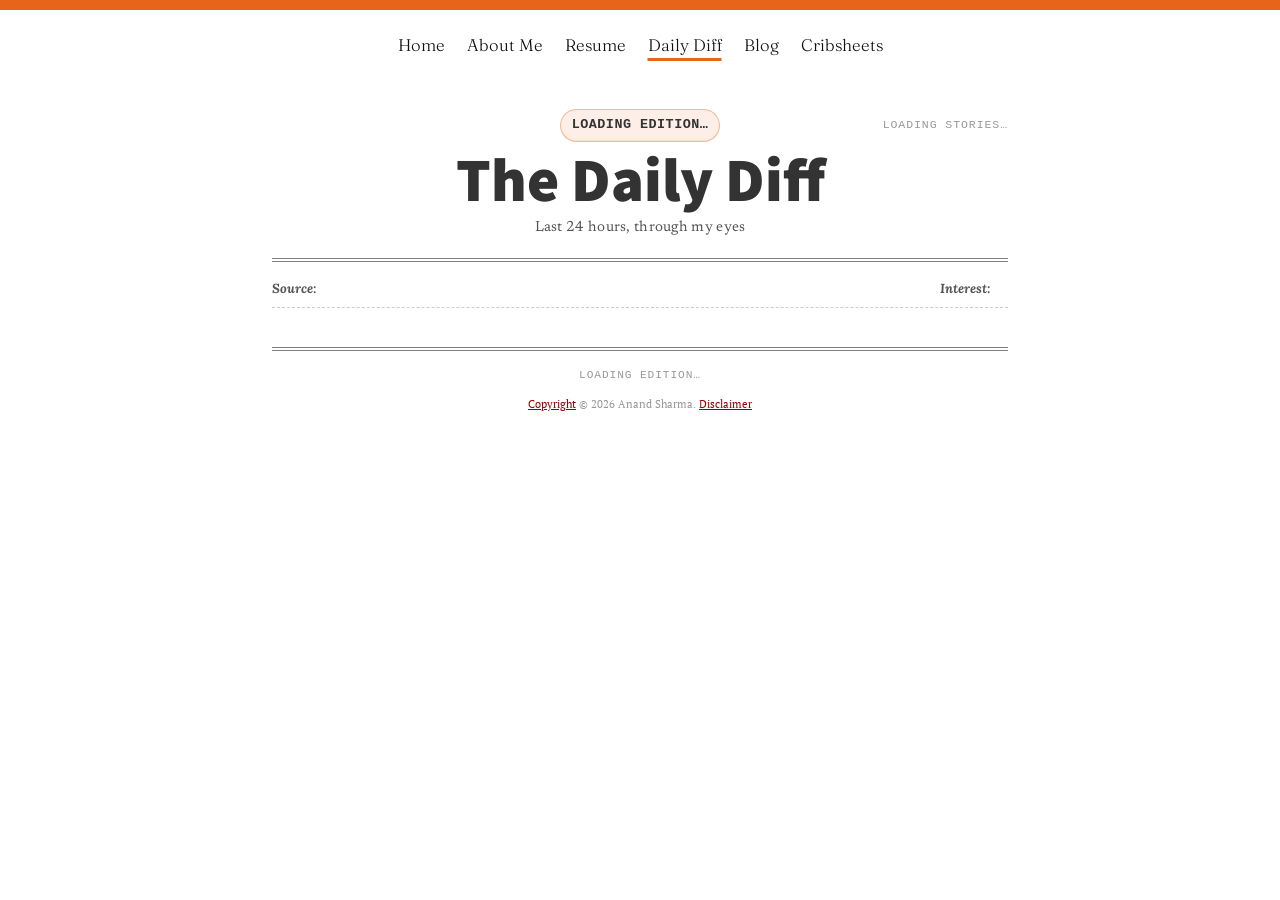
==== index.html @ c84d4506 "Order the site nav like the Home page menu Home | About Me | Resume | Daily Diff | Blog | Cribsheets" ====
<!DOCTYPE html>
<html lang="en">
<head>
  <meta charset="utf-8">
  <meta name="viewport" content="width=device-width, initial-scale=1">
  <title>The Daily Diff | Anand Sharma</title>
  <meta name="description" content="The Daily Diff by Anand Sharma: a daily newspaper of social posts, threads, and signals worth paying attention to.">
        <link rel="canonical" href="https://dailydiff.indrayam.com/">
        <meta property="og:type" content="website">
        <meta property="og:title" content="The Daily Diff | Anand Sharma">
        <meta property="og:description" content="The Daily Diff by Anand Sharma: a daily newspaper of social posts, threads, and signals worth paying attention to.">
        <meta property="og:url" content="https://dailydiff.indrayam.com/">
        <meta property="og:site_name" content="The Daily Diff">
        <meta property="og:image" content="https://dailydiff.indrayam.com/images/og-daily-diff.png">
        <meta property="og:image:alt" content="The Daily Diff | Anand Sharma">
        <meta name="twitter:card" content="summary_large_image">
        <meta name="twitter:title" content="The Daily Diff | Anand Sharma">
        <meta name="twitter:description" content="The Daily Diff by Anand Sharma: a daily newspaper of social posts, threads, and signals worth paying attention to.">
        <meta name="twitter:image" content="https://dailydiff.indrayam.com/images/og-daily-diff.png">
  <link rel="icon" href="./favicon.ico" sizes="any">
  <link rel="apple-touch-icon" href="./apple-touch-icon.png">
  <meta name="theme-color" content="#e7651a">
  <link rel="stylesheet" href="./styles.css">
</head>
<body>
  <div class="page-container">
    <header class="site-header">
      <nav class="site-nav" aria-label="Site navigation">
        <ul>
          <li><a href="https://indrayam.com/">Home</a></li>
          <li><a href="https://blog.indrayam.com/aboutme.html">About Me</a></li>
          <li><a href="https://resume.indrayam.com/">Resume</a></li>
          <li><a href="https://dailydiff.indrayam.com/" aria-current="page">Daily Diff</a></li>
          <li><a href="https://blog.indrayam.com/">Blog</a></li>
          <li><a href="https://cribsheets.indrayam.com/">Cribsheets</a></li>
        </ul>
      </nav>
    </header>

    <main id="newspaper-sheet" class="newspaper-sheet">
      <header class="masthead">
        <div class="masthead-eyebrow">
          <span class="masthead-eyebrow-left"></span>
          <div class="masthead-date-group">
            <div class="masthead-date-wrap">
              <time id="masthead-date" class="masthead-eyebrow-center" datetime="">Loading edition…</time>
            </div>
            <time id="masthead-updated" class="masthead-date-updated" datetime=""></time>
          </div>
          <div class="masthead-eyebrow-right">
            <span id="masthead-story-count">Loading stories…</span>
          </div>
        </div>

        <div class="masthead-brand">
          <div class="masthead-brand-copy">
            <p class="masthead-name">The Daily Diff</p>
            <p class="masthead-tagline">Last 24 hours, through my eyes</p>
          </div>
        </div>

        <hr class="masthead-rule-thick">

        <div class="filter-bar">
          <div class="filter-group source-filter" id="source-filter-container">
            <span class="filter-label">Source</span>
            <button class="filter-mobile-trigger" type="button" aria-haspopup="listbox" aria-expanded="false" id="source-filter-trigger">
              <span class="filter-trigger-text" id="source-filter-text">All</span>
              <svg class="filter-chevron-icon" xmlns="http://www.w3.org/2000/svg" width="10" height="10" viewBox="0 0 24 24" fill="none" stroke="currentColor" stroke-width="2.5" stroke-linecap="round" stroke-linejoin="round" aria-hidden="true"><path d="m6 9 6 6 6-6"></path></svg>
            </button>
            <div class="filter-options" id="source-filter-options"></div>
          </div>
          <div class="filter-group interest-filter" id="interest-filter-container">
            <span class="filter-label">Interest</span>
            <button class="filter-mobile-trigger" type="button" aria-haspopup="listbox" aria-expanded="false" id="interest-filter-trigger">
              <span class="filter-trigger-text" id="interest-filter-text">All</span>
              <svg class="filter-chevron-icon" xmlns="http://www.w3.org/2000/svg" width="10" height="10" viewBox="0 0 24 24" fill="none" stroke="currentColor" stroke-width="2.5" stroke-linecap="round" stroke-linejoin="round" aria-hidden="true"><path d="m6 9 6 6 6-6"></path></svg>
            </button>
            <div class="filter-options" id="interest-filter-options"></div>
          </div>
        </div>
      </header>

      <div class="no-stories-message" id="no-stories-message" role="status" aria-live="polite" aria-atomic="true">
        <p id="no-stories-copy">No stories match the selected filters in today's edition.</p>
        <button id="retry-edition" class="retry-edition" type="button" hidden>Try again</button>
      </div>

      <p id="edition-status" class="sr-only" role="status" aria-live="polite" aria-atomic="true"></p>

      <section id="stories" class="newspaper-columns"></section>

      <footer class="edition-colophon">
        <div id="edition-colophon-date">Loading edition…</div>
      </footer>
    </main>

    <div class="copyright">
      <a href="http://creativecommons.org/licenses/by-nd-nc/1.0/">Copyright</a> &copy; 2026 Anand Sharma. <a href="https://blog.indrayam.com/disclaimer.html">Disclaimer</a>
    </div>
  </div>

  <script src="./app.js"></script>
</body>
</html>
---- styles.css ----
@import url("https://fonts.googleapis.com/css2?family=Lora:ital,wght@0,400;0,500;0,600;0,700;0,800;0,900;1,400;1,500;1,600;1,700&family=Newsreader:opsz,wght@6..72,400;6..72,500;6..72,600;6..72,700;6..72,800;6..72,900&family=PT+Serif:ital,wght@0,400;0,700;1,400;1,700&family=Source+Sans+Pro:wght@400;600;700;900&family=Fraunces:opsz,wght@9..144,300&display=swap");

:root {
  --bg-page: #ffffff;
  --bg-page-image: none;
  --bg-sheet: #ffffff;
  --bg-well: #ffffff;
  --bg-quote: #fcf7f4;
  --ink: #333333;
  --ink-soft: #555555;
  --ink-faint: #999999;
  --rule: #808080;
  --rule-subtle: #cccccc;
  --accent: #e7651a;
  --accent-soft: rgba(231, 101, 26, 0.1);
  --link: #990000;
  --quote-border: #ebd4c8;
  --shadow-sheet: none;
  --font-display: "Lora", Georgia, "Times New Roman", serif;
  --font-body: "PT Serif", Georgia, "Times New Roman", serif;
  --font-mono: Courier, "Courier New", monospace;
  --sheet-pad: clamp(1rem, 2.5vw, 2.25rem);
  --bg-selection: rgba(231, 101, 26, 0.18);
}

*,
*::before,
*::after {
  box-sizing: border-box;
}

::selection {
  background-color: var(--bg-selection);
  color: inherit;
}

html {
  scroll-behavior: smooth;
  -webkit-font-smoothing: antialiased;
  -moz-osx-font-smoothing: grayscale;
  overflow-x: hidden;
  max-width: 100vw;
}

body {
  margin: 0 0 5px;
  background-color: var(--bg-page);
  background-image: var(--bg-page-image);
  background-repeat: repeat;
  border-top: 10px solid var(--accent);
  color: var(--ink);
  font-family: var(--font-body);
  line-height: 1.6;
  overflow-x: hidden;
  max-width: 100%;
}

a {
  color: var(--link);
  text-decoration: underline;
  text-underline-offset: 0.12em;
}

.page-container {
  width: auto;
  max-width: none;
  margin: 0;
  padding: 0 0 4rem;
}

/* Site header: just the site links, centered, styled like the Home page menu. */
.site-header {
  margin-top: 18px;
  margin-bottom: 14px;
}

.site-nav ul {
  display: flex;
  flex-wrap: wrap;
  justify-content: center;
  gap: 4px 22px;
  margin: 0;
  padding: 0;
  list-style: none;
}

.site-nav a {
  display: inline-block;
  padding: 4px 0;
  color: #111111;
  font-family: Fraunces, Georgia, "Times New Roman", serif;
  font-size: 1.05rem;
  font-weight: 300;
  text-decoration: underline;
  text-decoration-color: transparent;
  text-decoration-thickness: 3px;
  text-underline-offset: 7px;
  transition: text-decoration-color 0.15s ease;
}

.site-nav a:hover,
.site-nav a:focus-visible,
.site-nav a[aria-current="page"] {
  text-decoration-color: var(--accent);
}

.site-nav a:focus-visible {
  outline: none;
}

.story-headline,
.story-byline,
.story-deck {
  overflow-wrap: anywhere;
}

.newspaper-sheet {
  position: relative;
  z-index: 1;
  width: auto;
  --font-display: "Source Sans Pro", Arial, sans-serif;
  --font-body: "Newsreader", Georgia, "Times New Roman", serif;
  font-family: var(--font-body);
  background: var(--bg-sheet);
  border: none;
  box-shadow: var(--shadow-sheet);
  padding: var(--sheet-pad);
  padding-bottom: 0.4rem;
  margin-top: 0;
  overflow: visible;
}

.newspaper-sheet .masthead {
  clear: both;
}

.error-page {
  max-width: 760px;
  margin-top: 0;
  margin-bottom: 10pt;
}

.error-page > h2 {
  font-family: var(--font-display);
  font-size: 1.5rem;
  font-weight: 700;
  line-height: normal;
  margin: 0 0 1rem;
  padding: 0 0 0.35rem;
  border-bottom: 1px dashed var(--rule-subtle);
}

.error-page-hero {
  clear: both;
  margin: 0 auto 1.75rem;
  text-align: center;
}

.error-page-hero img {
  display: block;
  width: 80%;
  max-width: 100%;
  height: auto;
  margin: 0 auto;
}

.error-page-caption {
  width: 80%;
  margin: 0.25rem auto 0;
  color: var(--ink-faint);
  font-size: 0.6rem;
  line-height: 1.3;
}

.error-page-copy {
  font-family: var(--font-body);
}

.error-page .error-code {
  box-sizing: border-box;
  max-width: 100%;
  margin: 1.4rem 0;
  padding: 1rem 1.15rem;
  overflow-x: auto;
  color: var(--ink);
  background: var(--bg-quote);
  border: 1px solid var(--quote-border);
  border-left: 4px solid var(--accent);
  border-radius: 6px;
  font: 0.9rem/1.55 var(--font-mono);
  white-space: pre;
}

.error-page .error-code code {
  font: inherit;
}

.copyright {
  clear: both;
  font-family: var(--font-body);
  font-size: 11px;
  margin-top: 5px;
  text-align: center;
  color: var(--ink-faint);
}

.copyright a {
  color: var(--link);
  text-decoration: underline;
  text-underline-offset: 0.12em;
}

.masthead {
  position: relative;
  text-align: center;
  padding-bottom: 0.45rem;
}

.masthead-eyebrow {
  display: grid;
  grid-template-columns: 1fr auto 1fr;
  align-items: baseline;
  gap: 0.75rem;
  font-family: var(--font-mono);
  font-size: 0.72rem;
  letter-spacing: 0.08em;
  text-transform: uppercase;
  color: var(--ink-faint);
  padding-bottom: 0.35rem;
}

.masthead-eyebrow-left {
  text-align: left;
}

.masthead-eyebrow-center {
  text-align: center;
  font-size: 0.84rem;
  font-style: normal;
  color: var(--ink);
  letter-spacing: 0.035em;
  font-weight: 700;
}

.masthead-date-group {
  display: inline-flex;
  flex-direction: column;
  align-items: center;
  justify-content: center;
  gap: 0.1rem;
  min-width: 0;
}

.masthead-date-wrap {
  display: inline-flex;
  align-items: center;
  justify-content: center;
  min-width: 0;
  padding: 0.28rem 0.7rem 0.3rem;
  border: 1px solid rgba(231, 101, 26, 0.4);
  border-radius: 999px;
  background: var(--accent-soft);
  box-shadow: inset 0 -1px 0 rgba(231, 101, 26, 0.12);
}

.masthead-date-updated {
  font-family: var(--font-mono);
  font-size: 0.62rem;
  text-transform: uppercase;
  color: var(--ink-soft);
  letter-spacing: 0.04em;
  text-align: center;
}

.masthead-eyebrow-right {
  display: inline-flex;
  align-items: center;
  justify-content: flex-end;
  gap: 0.75rem;
  text-align: right;
  justify-self: end;
}

.masthead-brand {
  display: block;
  margin: 0.15rem 0 0.15rem;
}

.masthead-brand-copy {
  text-align: center;
}

.masthead-name {
  font-family: var(--font-display);
  font-weight: 900;
  font-size: clamp(2.5rem, 5vw, 3.85rem);
  letter-spacing: 0;
  margin: 0;
  line-height: 1.02;
  color: var(--ink);
}

.masthead-tagline {
  font-family: var(--font-body);
  font-size: 0.92rem;
  letter-spacing: 0.02em;
  color: var(--ink-soft);
  margin: 0.15rem 0 0;
}

.masthead-rule-thick {
  border: none;
  border-top: 4px double var(--rule);
  margin: 1.1rem 0 0.32rem;
}

.filter-bar {
  --font-display: "Lora", Georgia, "Times New Roman", serif;
  --font-body: "PT Serif", Georgia, "Times New Roman", serif;
  display: flex;
  justify-content: space-between;
  align-items: center;
  flex-wrap: wrap;
  gap: 1rem;
  border-bottom: 1px dashed var(--rule-subtle);
  padding: 0.5rem 0;
  margin-top: 0.5rem;
  margin-bottom: 0.5rem;
}

.filter-group {
  display: flex;
  align-items: center;
  gap: 0.5rem;
  font-family: var(--font-body);
  position: relative;
  min-width: 0;
}

.filter-options {
  display: flex;
  align-items: center;
  gap: 0.25rem;
  flex-wrap: wrap;
  min-width: 0;
}

.filter-mobile-trigger {
  display: none;
}

.source-filter,
.interest-filter {
  display: flex;
  align-items: center;
  gap: 0.5rem;
}

.filter-label {
  font-family: var(--font-display);
  font-size: 0.82rem;
  font-weight: 700;
  font-style: italic;
  color: var(--ink-soft);
  text-transform: none;
  letter-spacing: normal;
  margin-right: 0.6rem;
}

.filter-label::after {
  content: ":";
}

.filter-btn {
  background-color: var(--bg-sheet);
  border: 1px solid var(--rule);
  color: var(--ink-soft);
  font-family: var(--font-body);
  font-size: 0.75rem;
  font-weight: 700;
  text-transform: uppercase;
  letter-spacing: 0.05em;
  padding: 0.25rem 0.75rem;
  cursor: pointer;
  transition: color 0.2s ease, background-color 0.2s ease, border-color 0.2s ease;
  border-radius: 0;
}

.filter-btn:hover {
  color: var(--ink);
  background-color: var(--bg-well);
  border-color: var(--accent);
}

.filter-btn.active,
.filter-btn.active:hover,
.filter-btn.active:focus {
  color: var(--bg-sheet);
  background-color: var(--accent);
  border-color: var(--accent);
}

.no-stories-message {
  display: none;
  text-align: center;
  padding: 3rem 1rem;
  font-family: var(--font-body);
  font-style: italic;
  color: var(--ink-soft);
  border-bottom: 1px dashed var(--rule-subtle);
}

.no-stories-message p {
  margin: 0 auto 1rem;
  max-width: 34rem;
}

.no-stories-message[data-state="error"] {
  color: var(--link);
}

.retry-edition {
  min-height: 2.25rem;
  padding: 0.45rem 0.9rem;
  border: 1px solid var(--accent);
  border-radius: 0;
  background: var(--accent);
  color: var(--bg-sheet);
  font: 700 0.78rem var(--font-body);
  cursor: pointer;
}

.retry-edition:hover,
.retry-edition:focus-visible {
  background: var(--link);
  border-color: var(--link);
}

.retry-edition:disabled {
  cursor: wait;
  opacity: 0.7;
}

.sr-only {
  position: absolute;
  width: 1px;
  height: 1px;
  padding: 0;
  margin: -1px;
  overflow: hidden;
  clip: rect(0, 0, 0, 0);
  white-space: nowrap;
  border: 0;
}

.newspaper-columns {
  display: block;
}

.story-group {
  display: grid;
  align-items: start;
  gap: 1.6rem;
}

.top-stories {
  grid-template-columns: 1fr;
}

.featured-stories {
  grid-template-columns: repeat(2, minmax(0, 1fr));
  column-rule: 1px solid var(--rule-subtle);
  column-gap: 1.6rem;
  align-items: stretch;
  row-gap: 1.25rem;
}

.standard-stories {
  grid-template-columns: repeat(3, minmax(0, 1fr));
  column-rule: 1px solid var(--rule-subtle);
  column-gap: 1.6rem;
  align-items: stretch;
  row-gap: 1.25rem;
}

.story-group + .story-group {
  margin-top: 1.5rem;
  padding-top: 0.25rem;
  border-top: 1px solid var(--rule-subtle);
}

.story {
  margin: 0 0 1.1rem;
  padding-bottom: 1rem;
  border-bottom: 1px dashed var(--rule-subtle);
}

.story:last-child {
  border-bottom: none;
}

.featured-stories > .story,
.standard-stories > .story {
  margin-bottom: 0;
  padding-bottom: 0.5rem;
  border-bottom: none;
}

.story.is-lead {
  padding: 1.35rem 1.25rem 1.25rem;
  border-top: 4px solid var(--accent);
  border-bottom: 4px double var(--accent);
  margin-bottom: 0.25rem;
  background: var(--accent-soft);
}

.story-kicker {
  display: block;
  margin: 0 0 0.35rem;
  font-family: var(--font-display);
  font-size: 0.66rem;
  font-weight: 700;
  letter-spacing: 0.09em;
  text-transform: uppercase;
  color: var(--accent);
}

.story.is-lead .story-kicker {
  font-size: 0.75rem;
}

.story-headline {
  font-family: var(--font-display);
  font-weight: 700;
  font-size: 1.08rem;
  line-height: 1.32;
  letter-spacing: 0.005em;
  margin: 0 0 0.4rem;
  padding-bottom: 0.28rem;
  border-bottom: 1px dashed var(--rule-subtle);
}

.story-headline a {
  color: var(--ink);
  text-decoration: none;
  transition: color 0.15s ease;
}

.story-headline a:hover {
  color: var(--link);
  text-decoration: none;
}

.story.is-lead .story-headline {
  font-size: clamp(1.5rem, 3vw, 2.1rem);
  line-height: 1.1;
  margin: 0 0 0.5rem;
}

.story.is-feature .story-headline {
  font-size: clamp(1.2rem, 2.4vw, 1.6rem);
}

.story.is-standard .story-kicker {
  font-size: 0.62rem;
  letter-spacing: 0.08em;
}

.story.is-standard .story-headline {
  font-size: clamp(0.96rem, 1.92vw, 1.28rem);
  line-height: 1.22;
}

.story-byline {
  font-size: 0.68rem;
  letter-spacing: 0.02em;
  text-transform: uppercase;
  color: var(--ink-faint);
  margin-bottom: 0.4rem;
}

.story-source-sep {
  margin: 0 0.35em;
}

.story-source-link {
  color: var(--accent);
  text-decoration: underline;
  text-underline-offset: 0.12em;
  border-bottom: none;
}

.story-deck {
  font-family: var(--font-display);
  font-style: italic;
  color: var(--ink);
  font-size: 0.82rem;
  line-height: 1.5;
  margin: 0 0 0.7rem;
  background-color: var(--bg-quote);
  border: 1px solid var(--quote-border);
  border-left: 4px solid var(--accent);
  padding: 0.55rem 0.75rem;
}

.story.is-lead .story-deck {
  font-size: 1.05rem;
  margin: 0.15rem 0 0.85rem;
  padding: 0.8rem 1rem;
}

.story.is-feature .story-deck {
  font-size: 0.98rem;
  margin: 0.15rem 0 0.85rem;
  padding: 0.7rem 0.9rem;
}

.story-body {
  font-size: 0.92rem;
  line-height: 1.55;
}

.story.is-standard .story-body {
  font-size: 1rem;
}

.story.is-feature .story-body {
  font-size: 1.1rem;
}

.story.is-lead .story-body {
  font-size: 1.18rem;
  column-count: 2;
  column-gap: 1.75rem;
}

.story-body p {
  margin: 0 0 0.6em;
}

.story-body p:last-child {
  margin-bottom: 0;
}

.story.is-lead .story-body > p:first-child::first-letter {
  font-family: var(--font-display);
  font-weight: 800;
  text-transform: uppercase;
  float: left;
  font-size: 2.6em;
  line-height: 0.82;
  padding: 0.03em 0.08em 0 0;
  color: var(--accent);
}

.edition-colophon {
  text-align: center;
  margin-top: 1.5rem;
  padding-top: 1rem;
  border-top: 4px double var(--rule);
  font-family: var(--font-mono);
  font-size: 0.7rem;
  letter-spacing: 0.08em;
  text-transform: uppercase;
  color: var(--ink-faint);
}

.edition-colophon a {
  color: var(--link);
  text-decoration: underline;
  text-underline-offset: 0.15em;
}

[data-hidden="true"] {
  display: none !important;
}

/* Live blog width: 60% column on desktop, 10px insets on phones.
   Match the live blog header flow in https://blog.indrayam.com/style.css. */
@media screen and (min-width: 900px) {
  .site-header {
    margin-left: auto;
    margin-right: auto;
    max-width: 760px;
  }

  .newspaper-sheet {
    margin-left: auto;
    margin-right: auto;
    max-width: 760px;
  }
}

@media screen and (min-width: 1280px) {
  .newspaper-sheet {
    max-width: calc(60% + 32px);
  }
}

@media screen and (max-width: 899px) {
  .site-header,
  .newspaper-sheet {
    margin-left: 10px;
    margin-right: 10px;
    max-width: none;
  }
}

@media (max-width: 1000px) {
  .standard-stories {
    grid-template-columns: repeat(2, minmax(0, 1fr));
  }
}

@media (max-width: 720px) {
  .story.is-lead .story-body {
    column-count: 1;
  }
}

@media (max-width: 899px) {
  .masthead-eyebrow {
    display: flex;
    flex-wrap: wrap;
    align-items: center;
    justify-content: center;
    gap: 0.35rem 0;
  }

  .masthead-eyebrow-left {
    display: none;
  }

  .masthead-date-group {
    order: 2;
    width: 100%;
    gap: 0.05rem;
  }

  .masthead-eyebrow-center {
    font-size: clamp(0.7rem, 1.6vw, 0.8rem);
    letter-spacing: 0.02em;
  }

  .masthead-date-updated {
    font-size: 0.55rem;
    letter-spacing: 0.03em;
  }

  .masthead-eyebrow-right {
    order: 1;
    width: 100%;
    justify-content: flex-end;
    text-align: right;
  }
}

@media (max-width: 640px) {
  .featured-stories,
  .standard-stories {
    grid-template-columns: 1fr;
  }
}

@media (max-width: 600px) {
  .newspaper-sheet {
    padding: 1.25rem 0.75rem 0.4rem;
  }

  .filter-bar {
    flex-direction: row;
    align-items: center;
    justify-content: space-between;
    flex-wrap: wrap;
    gap: 1rem 1.5rem;
  }

  .filter-group {
    flex: 1 1 calc(50% - 0.75rem);
  }

  .filter-label {
    font-size: 0.72rem;
  }

  .filter-mobile-trigger {
    display: flex;
    align-items: center;
    gap: 0.4rem;
    background: var(--bg-sheet);
    border: 1px solid var(--rule);
    color: var(--ink);
    font-family: var(--font-body);
    font-size: 0.72rem;
    font-weight: 700;
    text-transform: uppercase;
    letter-spacing: 0.05em;
    padding: 0.35rem 0.6rem;
    min-height: 2.25rem;
    max-width: 100%;
    cursor: pointer;
    border-radius: 0;
  }

  .filter-options {
    display: none;
    position: absolute;
    top: 100%;
    left: 0;
    z-index: 100;
    margin-top: 0.35rem;
    background-color: var(--bg-sheet);
    border: 1px solid var(--rule);
    border-radius: 0;
    box-shadow: 0 4px 12px rgba(0, 0, 0, 0.15);
    padding: 0.25rem;
    min-width: 130px;
    flex-direction: column;
    align-items: stretch;
    gap: 0.15rem;
    max-width: calc(100vw - 3rem);
    max-height: 50vh;
    overflow-y: auto;
  }

  .interest-filter .filter-options {
    left: auto;
    right: 0;
  }

  .filter-group.open .filter-options {
    display: flex;
  }

  .filter-options .filter-btn {
    text-align: left;
    padding: 0.45rem 0.75rem;
    font-size: 0.72rem;
    width: 100%;
    border: none;
    background: transparent;
  }

  .filter-options .filter-btn.active,
  .filter-options .filter-btn.active:hover,
  .filter-options .filter-btn.active:focus {
    background-color: var(--accent);
    color: var(--bg-sheet);
  }
}

@media (max-width: 480px) {
  .masthead-date-wrap {
    padding: 0;
    border: 0;
    border-radius: 0;
    background: transparent;
    box-shadow: none;
  }
}

@media print {
  @page {
    size: A4 landscape;
    margin: 0;
  }

  * {
    print-color-adjust: exact !important;
  }

  html,
  body {
    background: var(--bg-sheet) !important;
    background-image: none !important;
    border-top: none !important;
  }

  .filter-bar,
  .no-stories-message {
    display: none !important;
  }

  .site-header {
    margin-bottom: 0.5rem;
  }

  .newspaper-sheet {
    box-shadow: none !important;
    border: none !important;
    margin-top: 0;
  }

  .standard-stories {
    grid-template-columns: repeat(3, minmax(0, 1fr)) !important;
  }

  .featured-stories {
    grid-template-columns: repeat(2, minmax(0, 1fr)) !important;
  }

  .story.is-lead .story-body {
    column-count: 2 !important;
  }
}
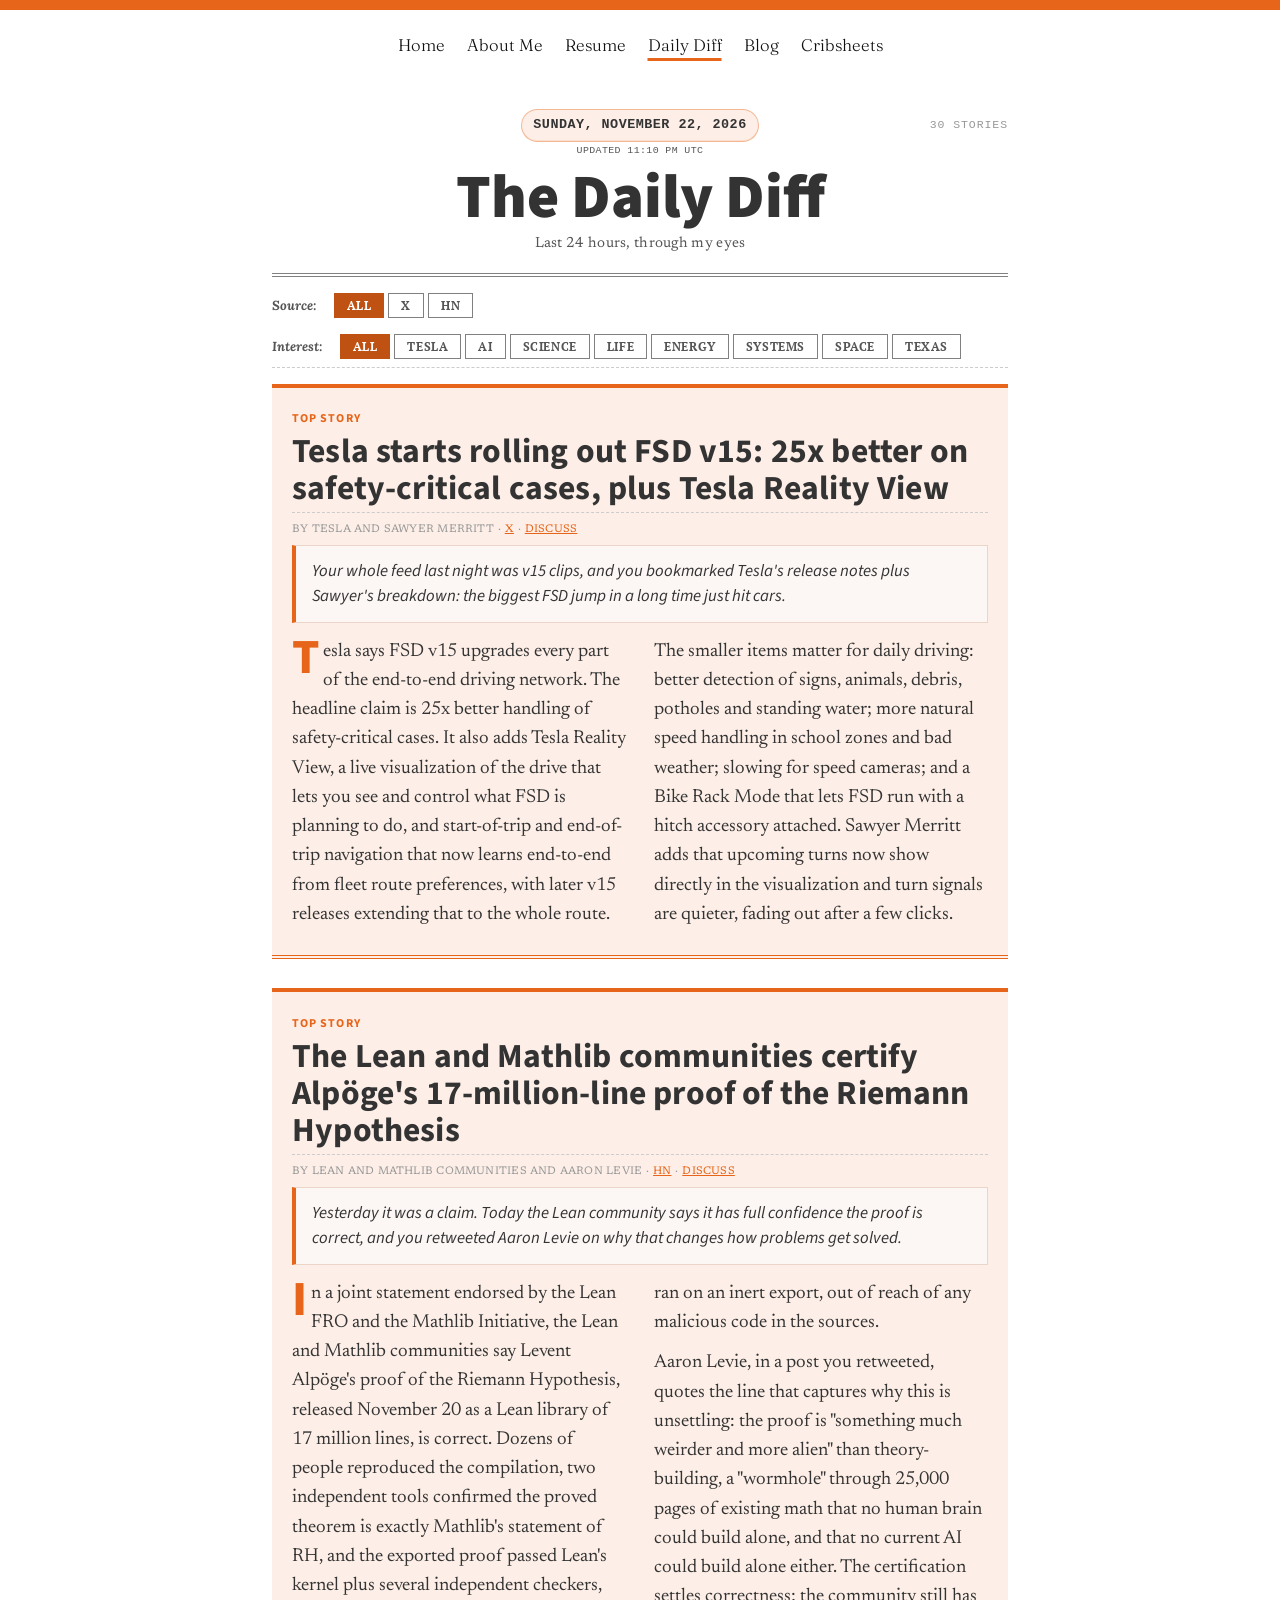
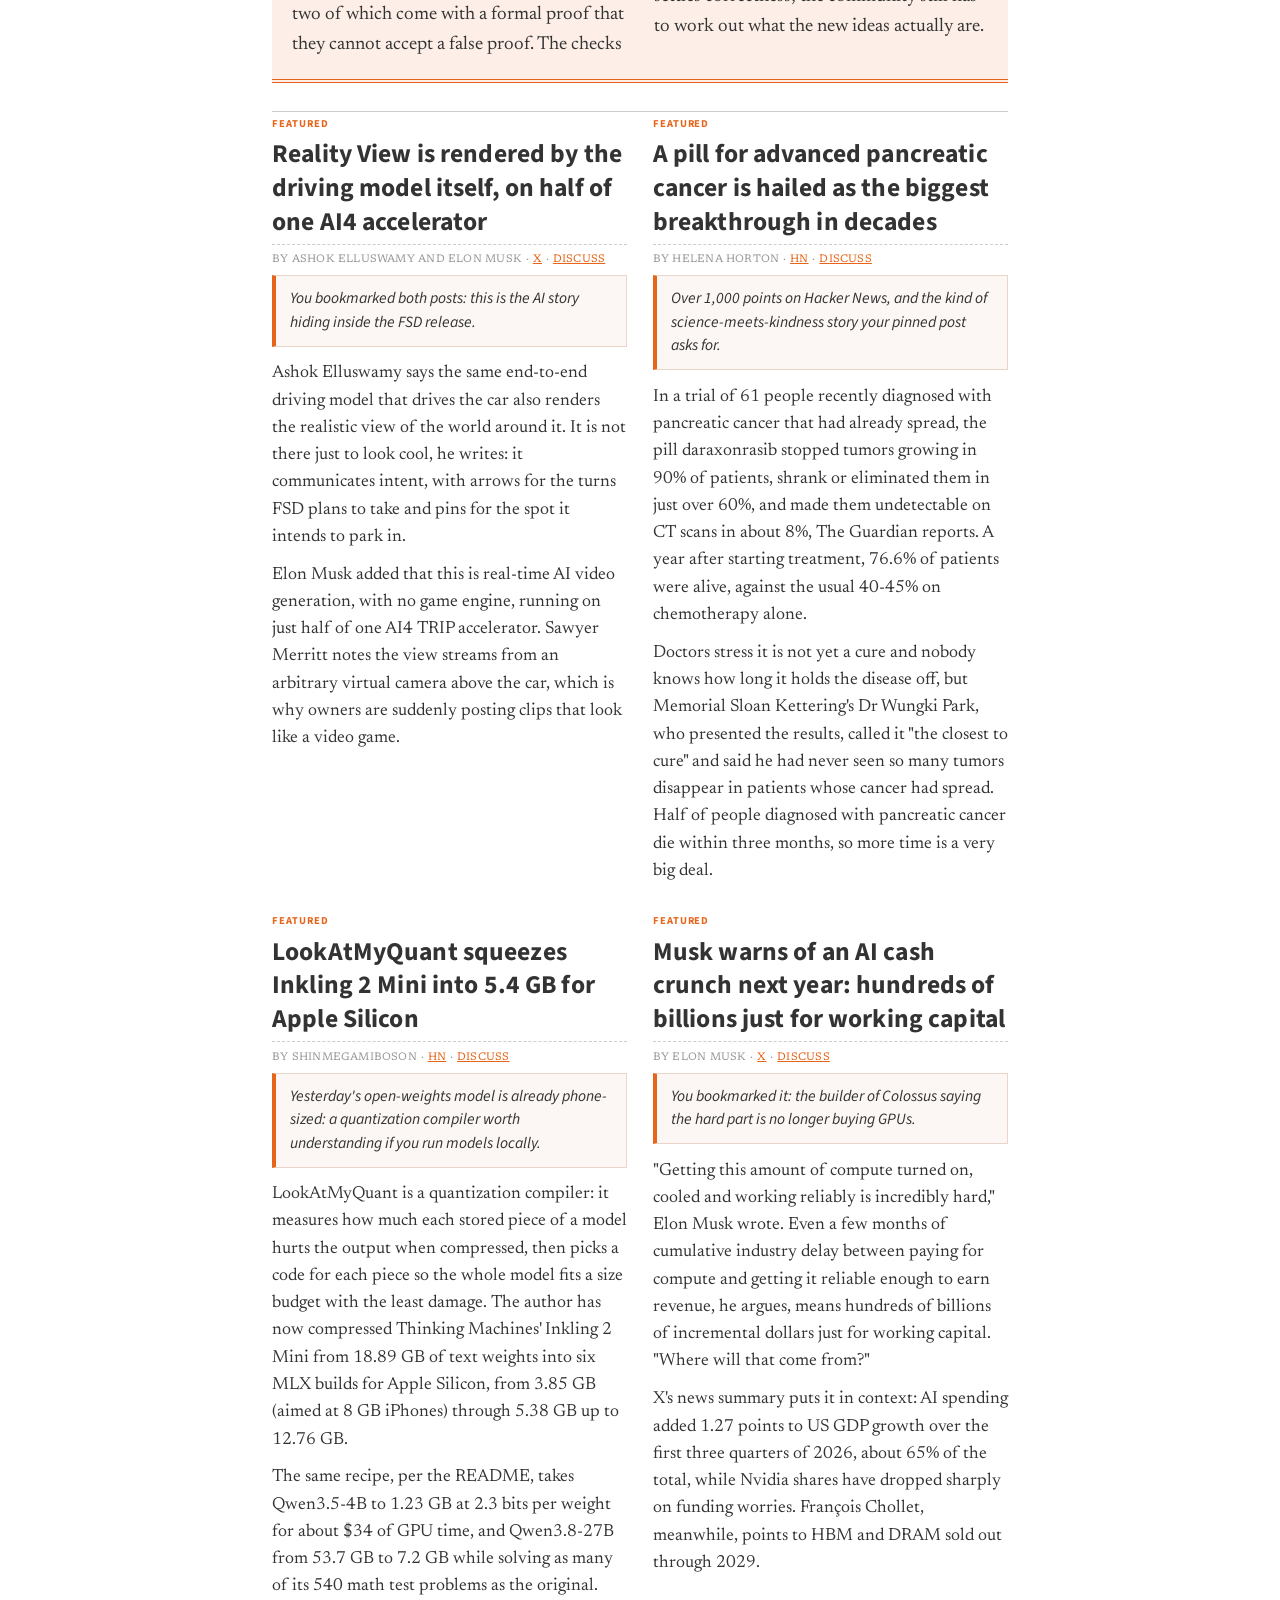
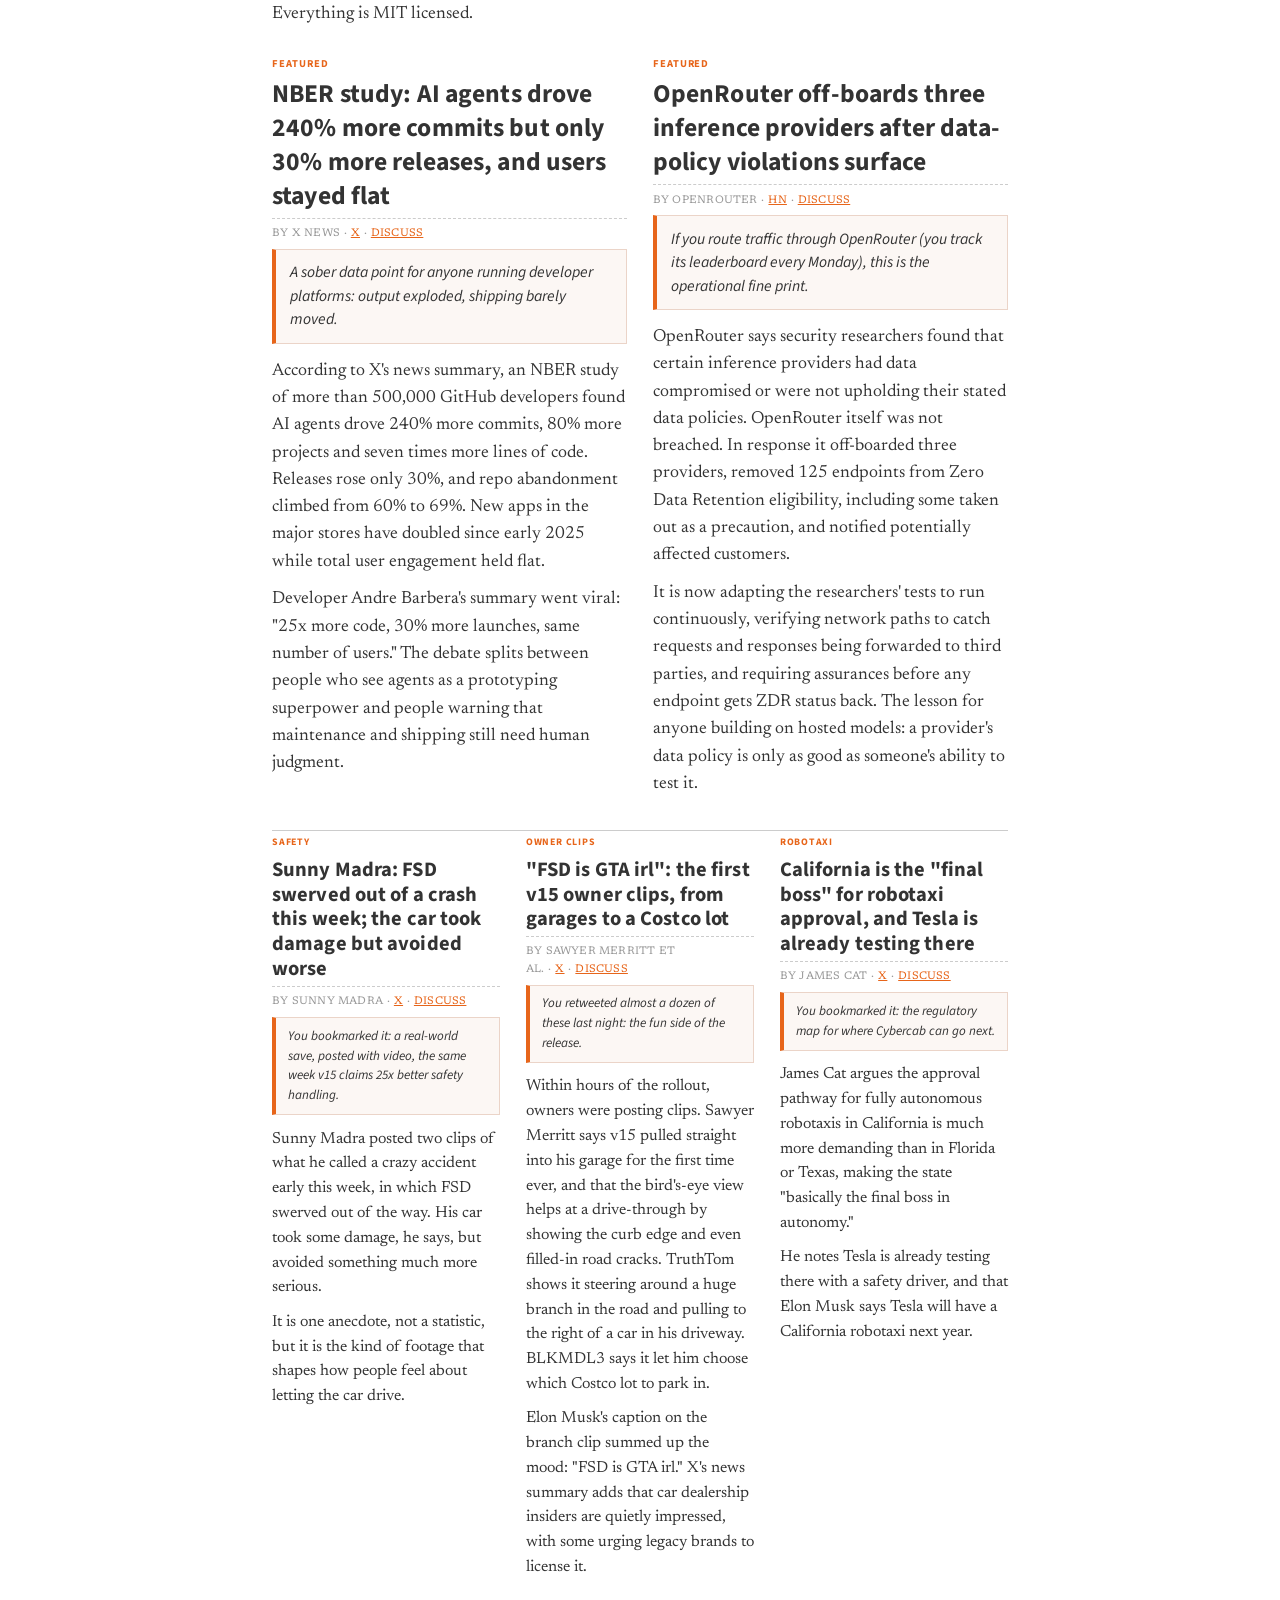
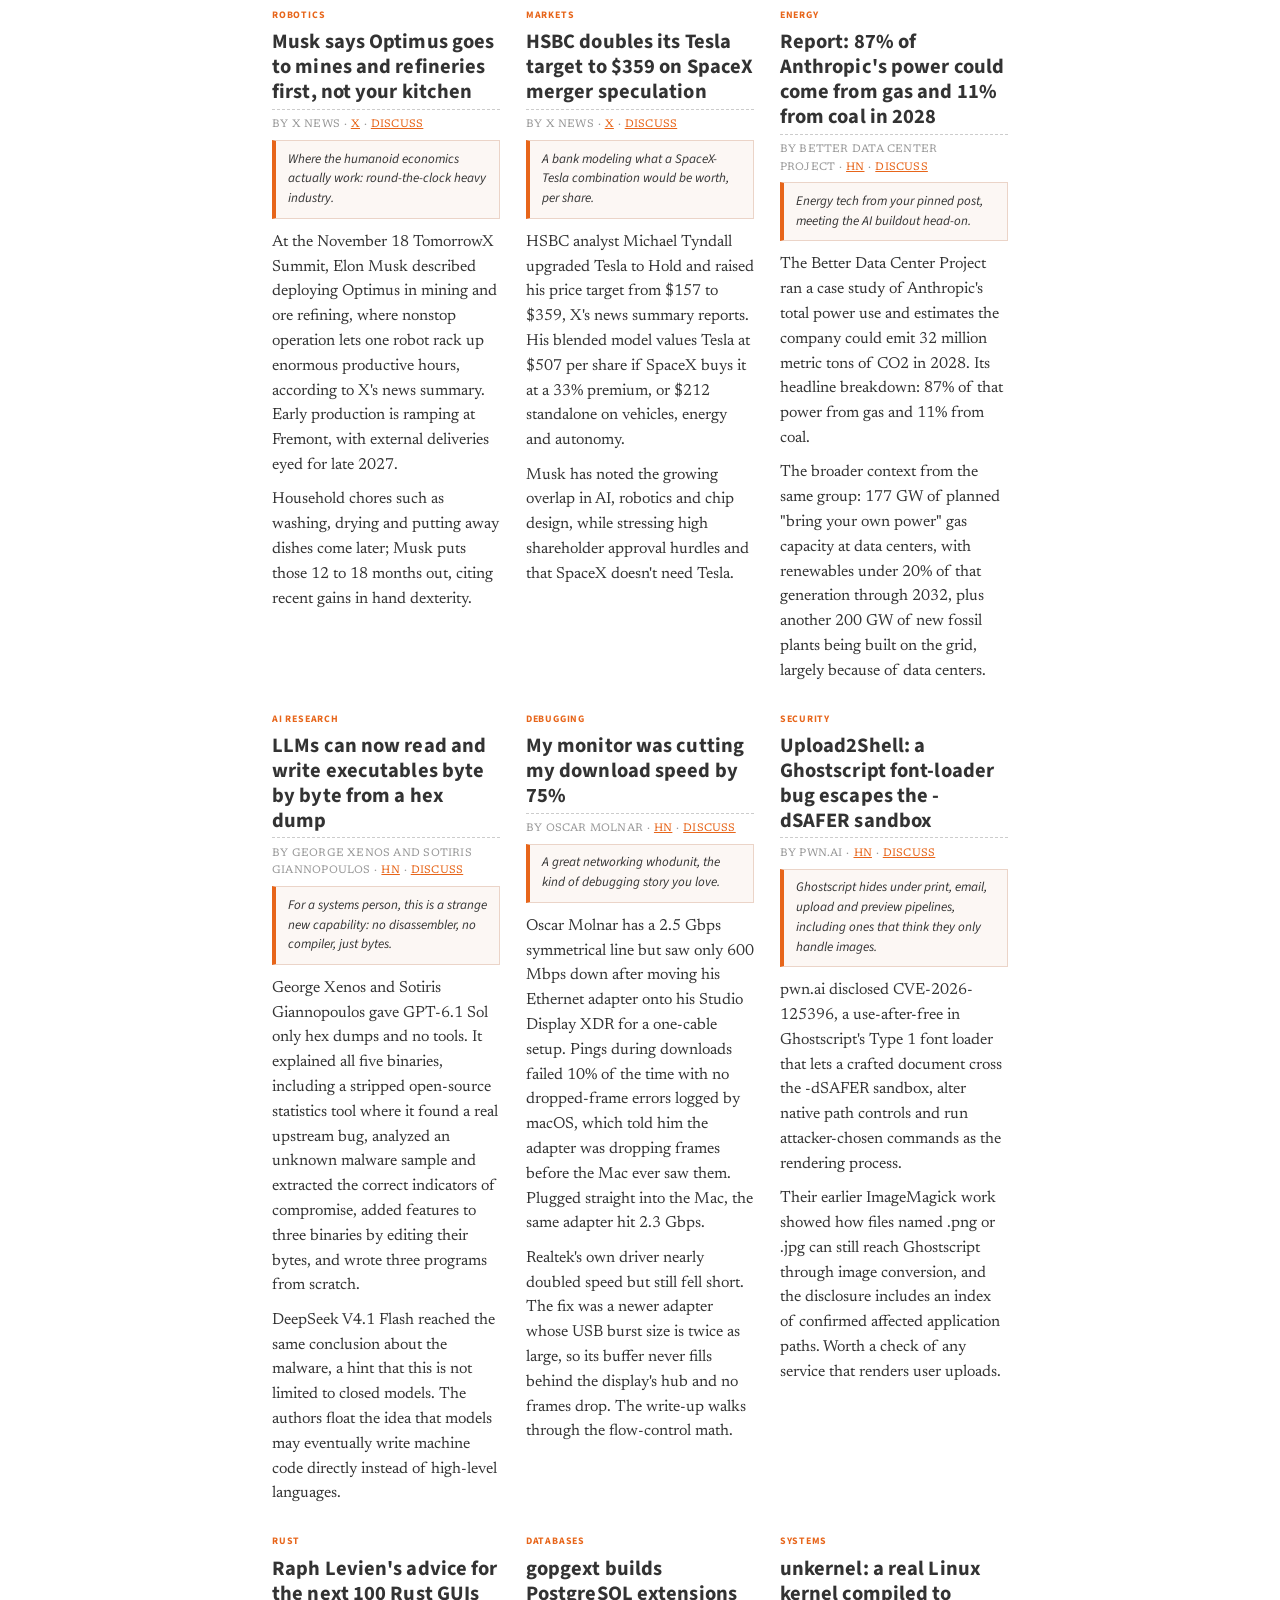
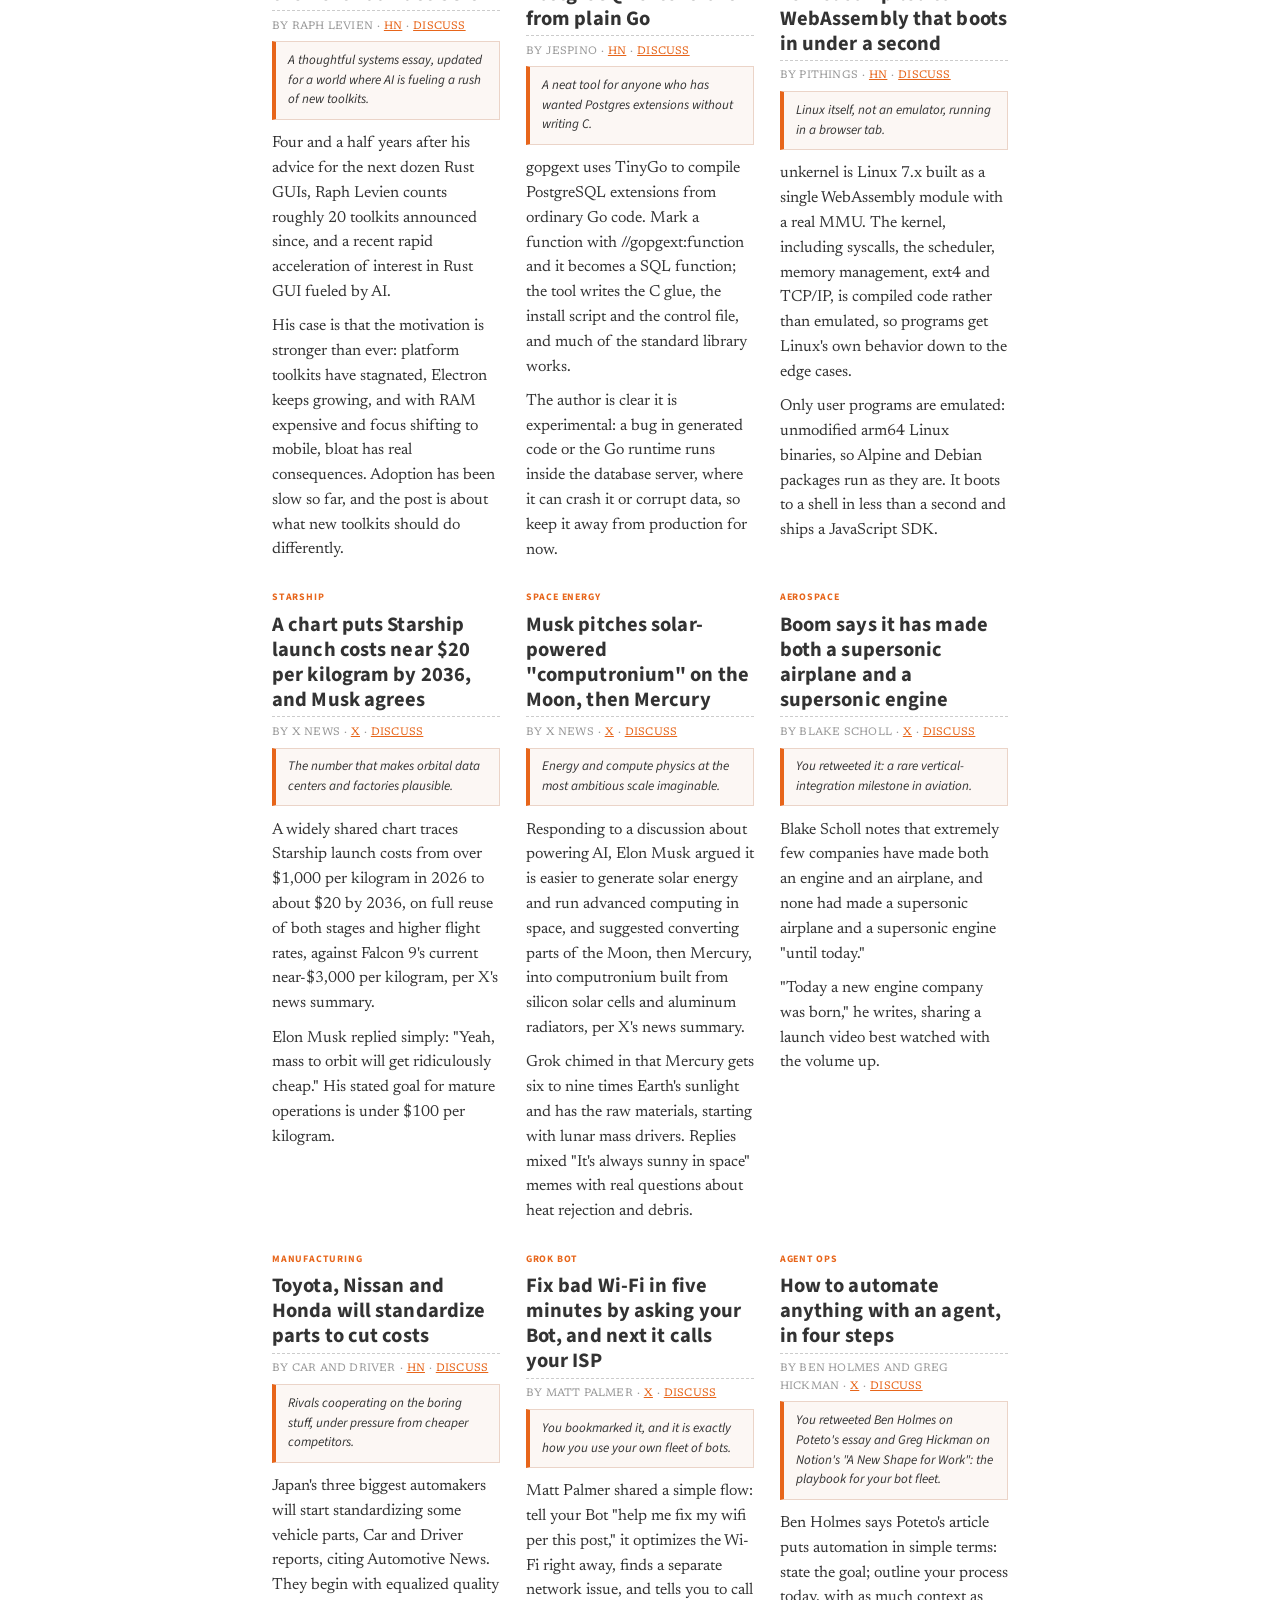
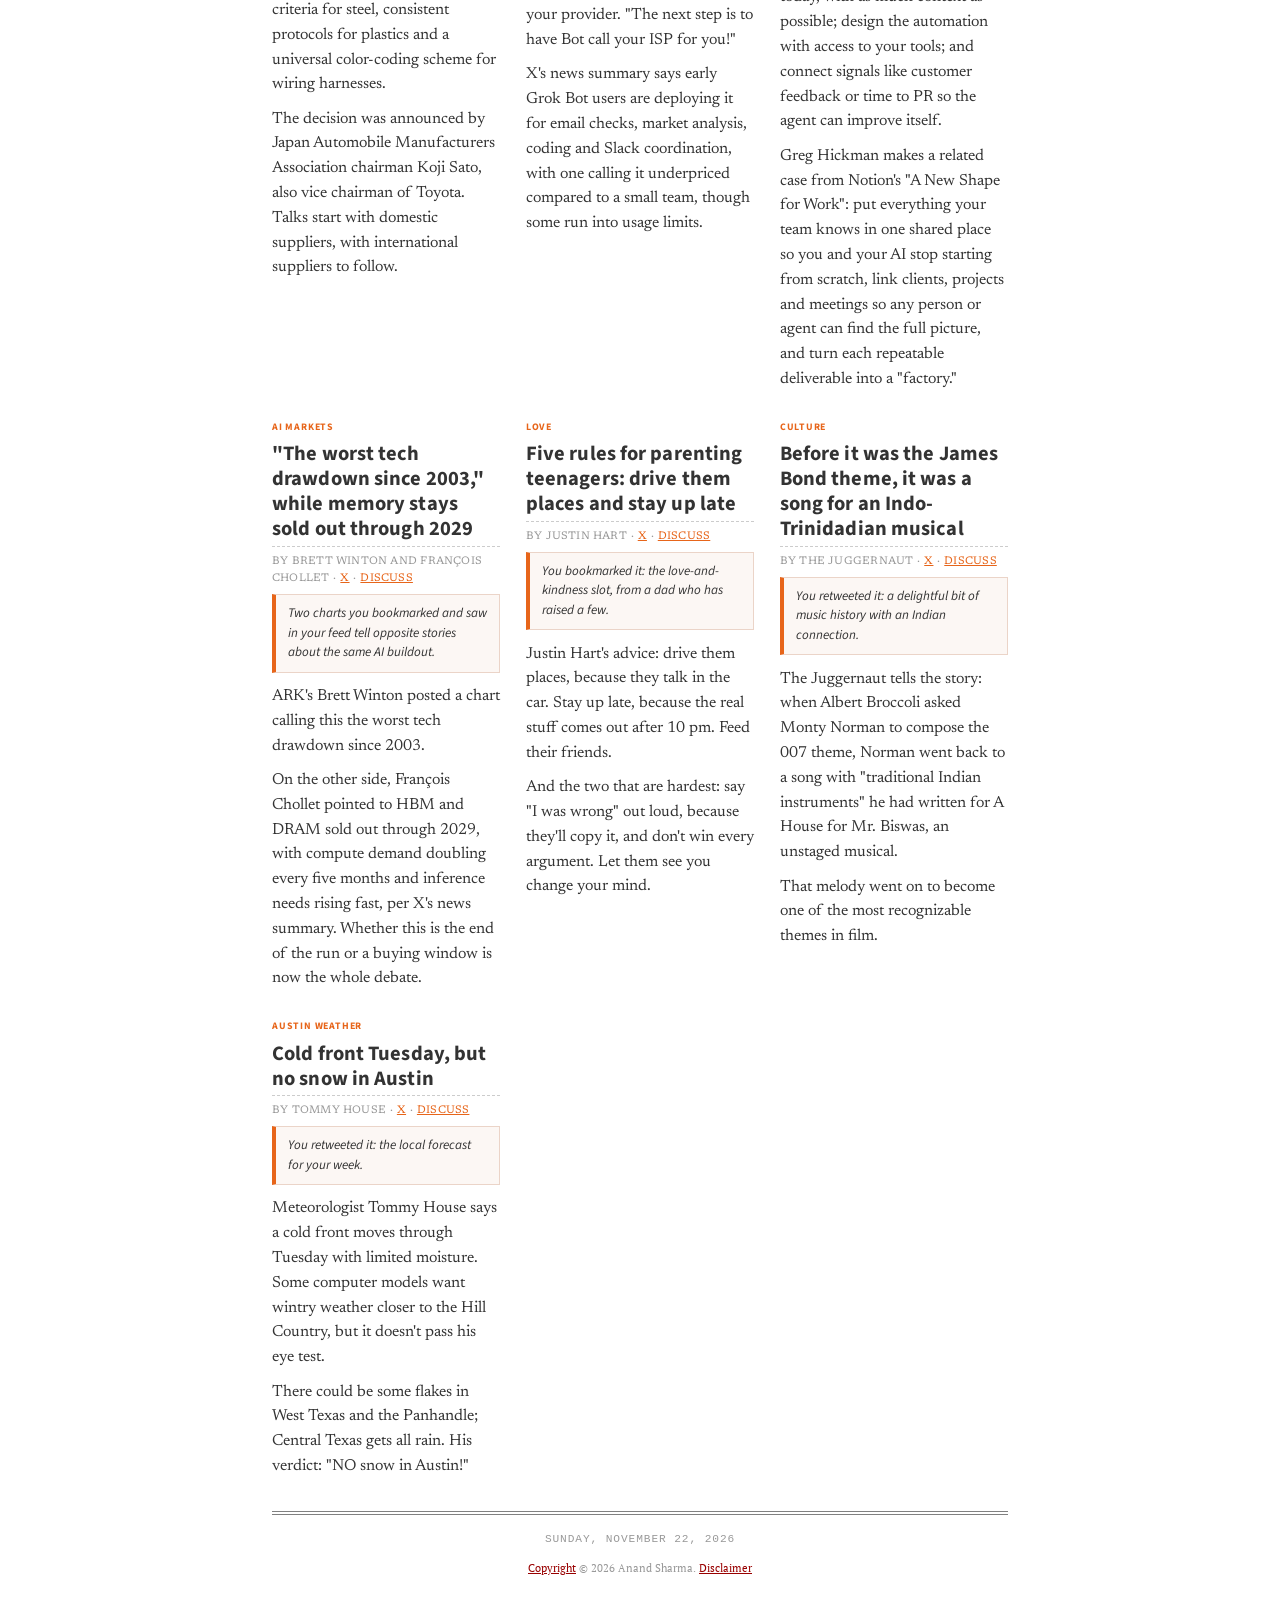
==== commit c58f58b9: "Keep filter focus, expose aria-pressed, fix chip contrast, load fonts via link - Filters are built o" ====
--- a/index.html
+++ b/index.html
@@ -20,6 +20,9 @@
   <link rel="icon" href="./favicon.ico" sizes="any">
   <link rel="apple-touch-icon" href="./apple-touch-icon.png">
   <meta name="theme-color" content="#e7651a">
+  <link rel="preconnect" href="https://fonts.googleapis.com">
+  <link rel="preconnect" href="https://fonts.gstatic.com" crossorigin>
+  <link rel="stylesheet" href="https://fonts.googleapis.com/css2?family=Fraunces:opsz,wght@9..144,300&amp;family=Lora:ital,wght@0,400;0,700;0,800;0,900;1,400;1,700&amp;family=Newsreader:opsz,wght@6..72,400;6..72,700;6..72,900&amp;family=PT+Serif:ital,wght@0,400;0,700;1,400;1,700&amp;family=Source+Sans+Pro:wght@400;700;900&amp;display=swap">
   <link rel="stylesheet" href="./styles.css">
 </head>
 <body>
--- a/styles.css
+++ b/styles.css
@@ -1,5 +1,3 @@
-@import url("https://fonts.googleapis.com/css2?family=Lora:ital,wght@0,400;0,500;0,600;0,700;0,800;0,900;1,400;1,500;1,600;1,700&family=Newsreader:opsz,wght@6..72,400;6..72,500;6..72,600;6..72,700;6..72,800;6..72,900&family=PT+Serif:ital,wght@0,400;0,700;1,400;1,700&family=Source+Sans+Pro:wght@400;600;700;900&family=Fraunces:opsz,wght@9..144,300&display=swap");
-
 :root {
   --bg-page: #ffffff;
   --bg-page-image: none;
@@ -13,6 +11,8 @@
   --rule-subtle: #cccccc;
   --accent: #e7651a;
   --accent-soft: rgba(231, 101, 26, 0.1);
+  /* Darker shade of --accent for white text on the active filter (4.5:1+). */
+  --accent-strong: #bf5213;
   --link: #990000;
   --quote-border: #ebd4c8;
   --shadow-sheet: none;
@@ -396,8 +396,8 @@
 .filter-btn.active:hover,
 .filter-btn.active:focus {
   color: var(--bg-sheet);
-  background-color: var(--accent);
-  border-color: var(--accent);
+  background-color: var(--accent-strong);
+  border-color: var(--accent-strong);
 }
 
 .no-stories-message {
@@ -844,7 +844,7 @@
   .filter-options .filter-btn.active,
   .filter-options .filter-btn.active:hover,
   .filter-options .filter-btn.active:focus {
-    background-color: var(--accent);
+    background-color: var(--accent-strong);
     color: var(--bg-sheet);
   }
 }
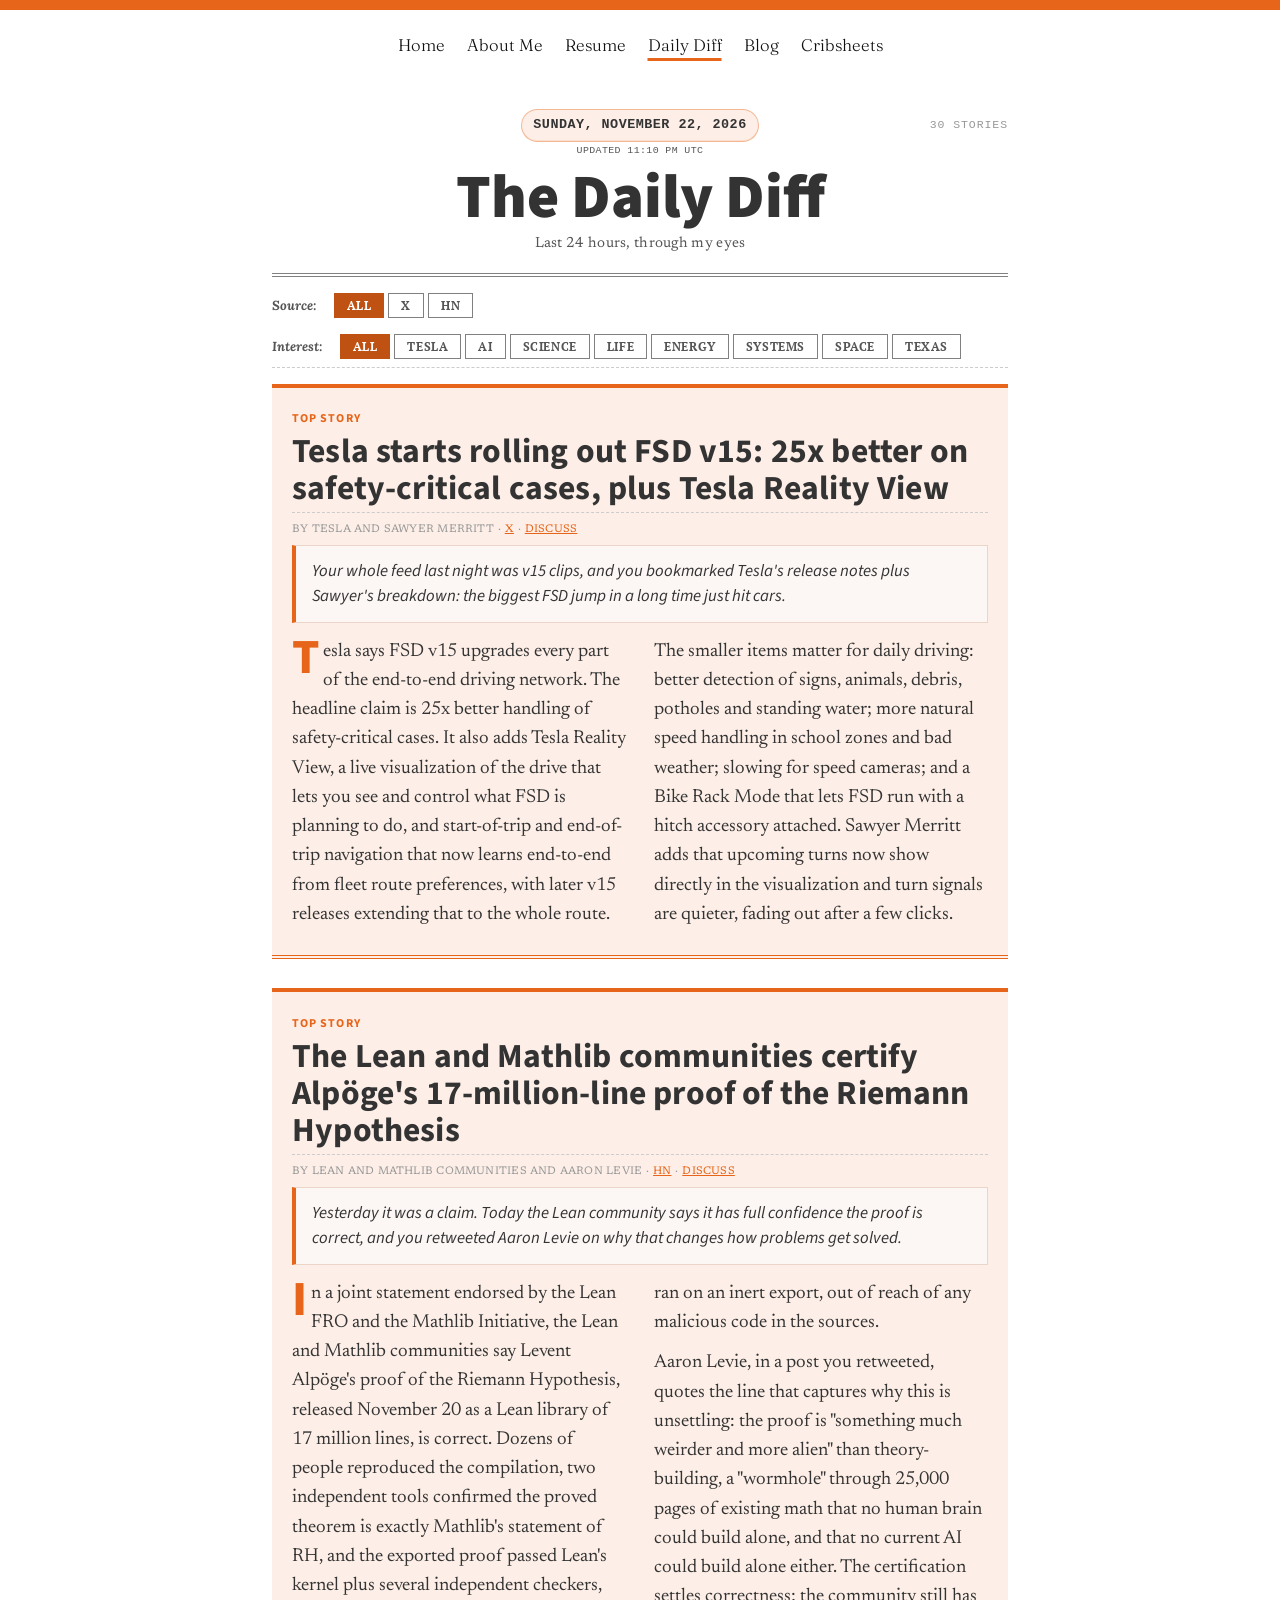
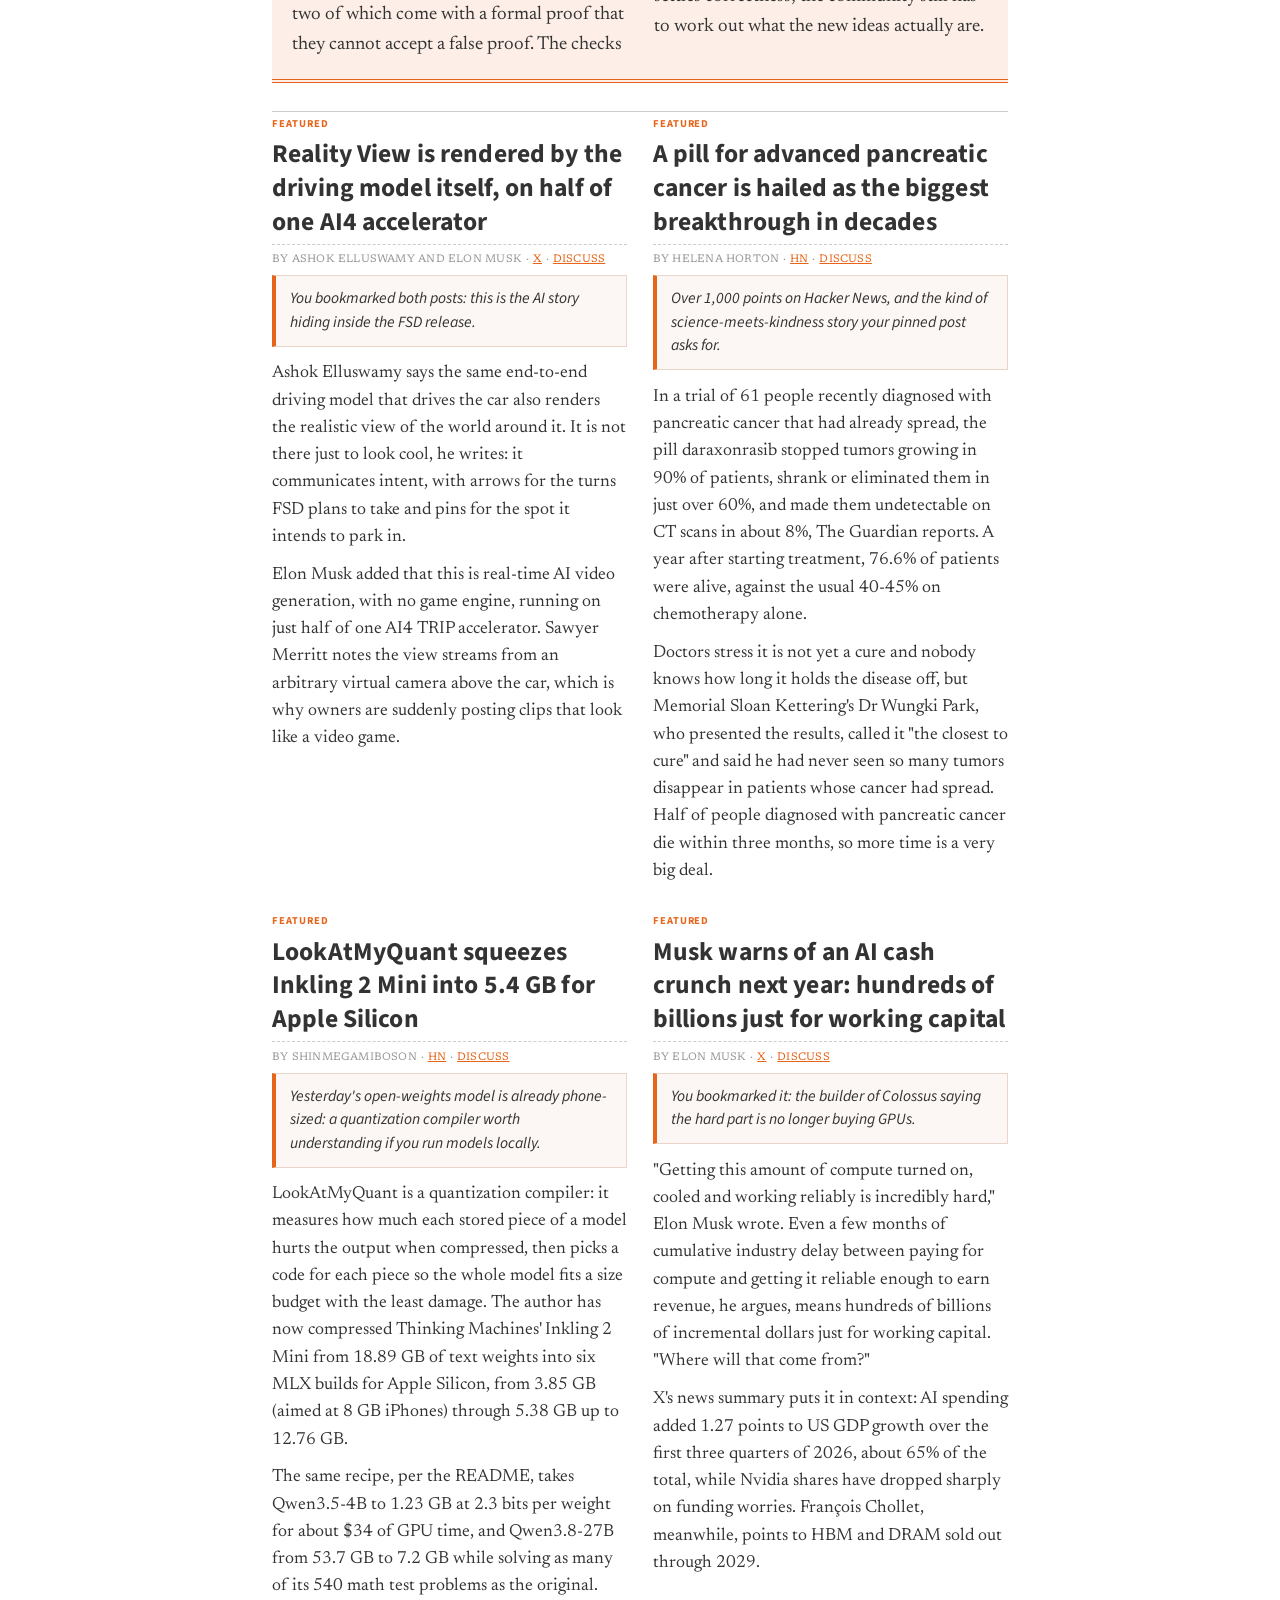
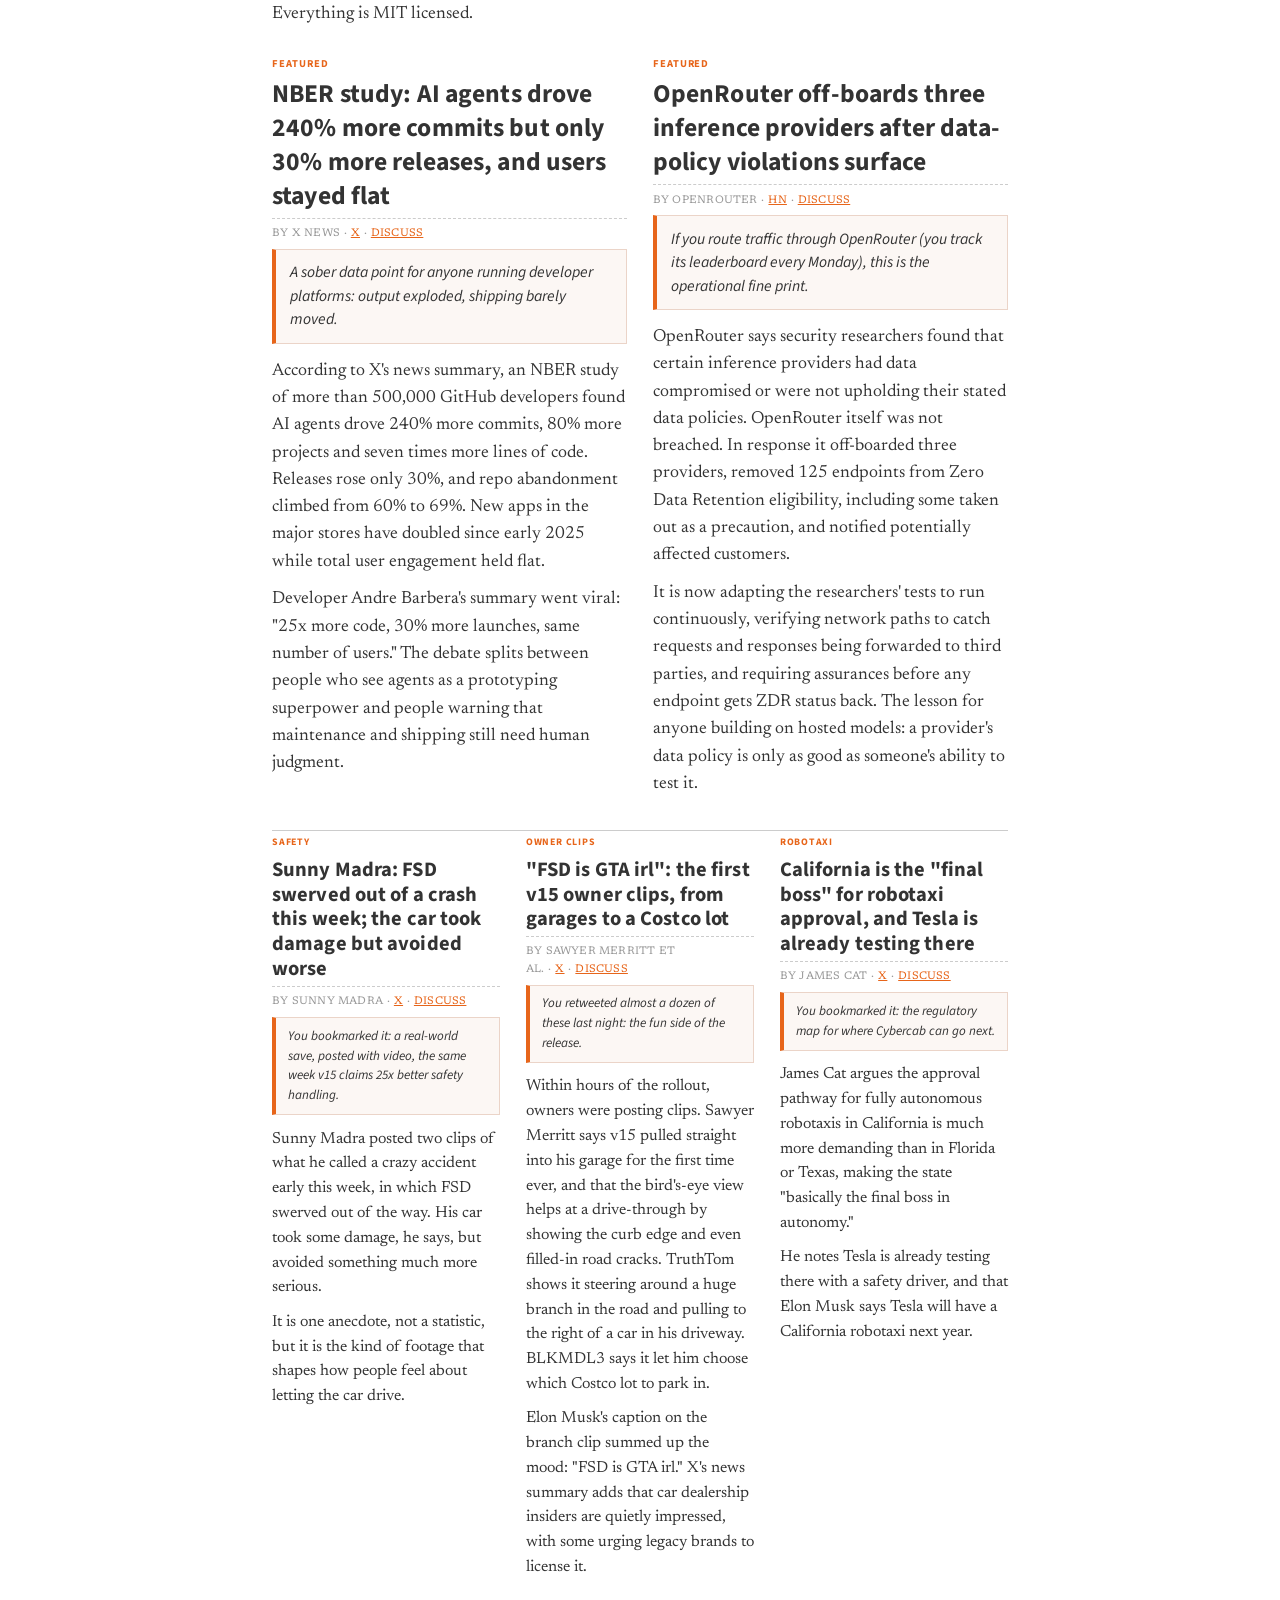
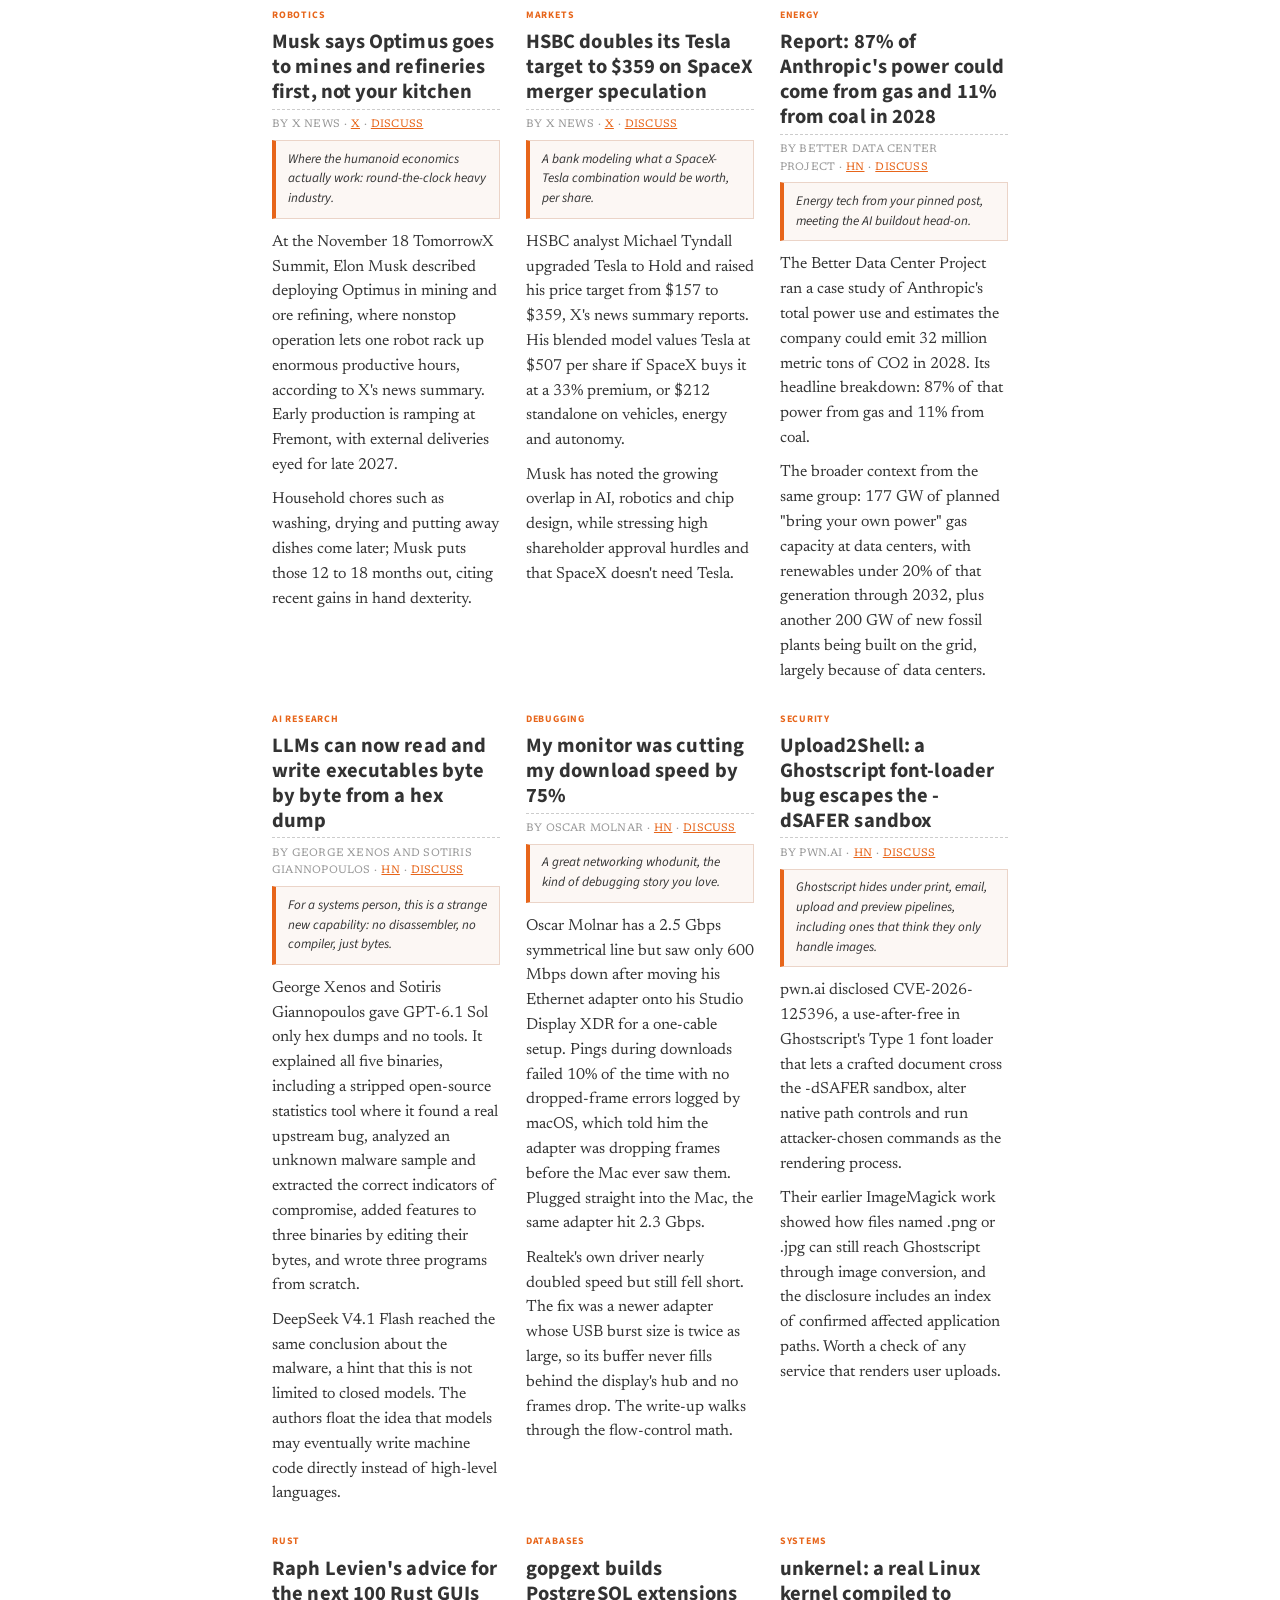
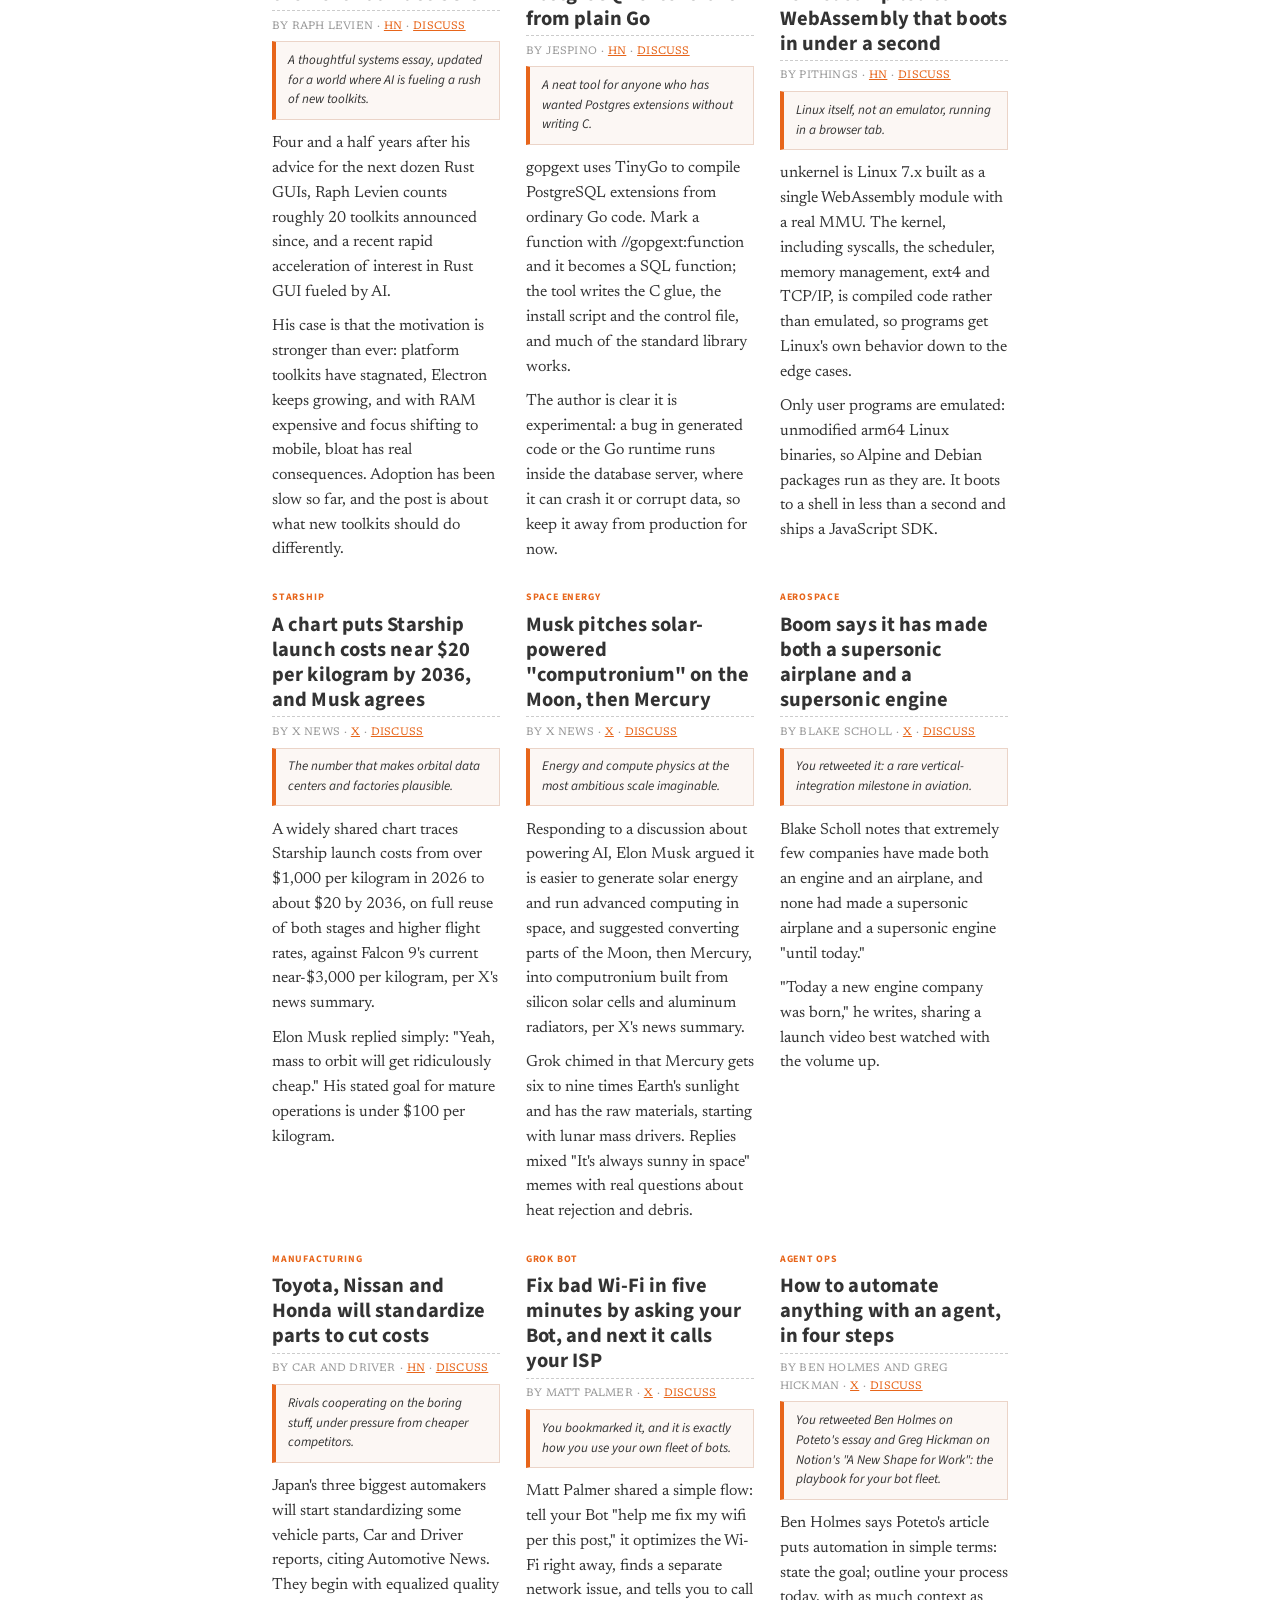
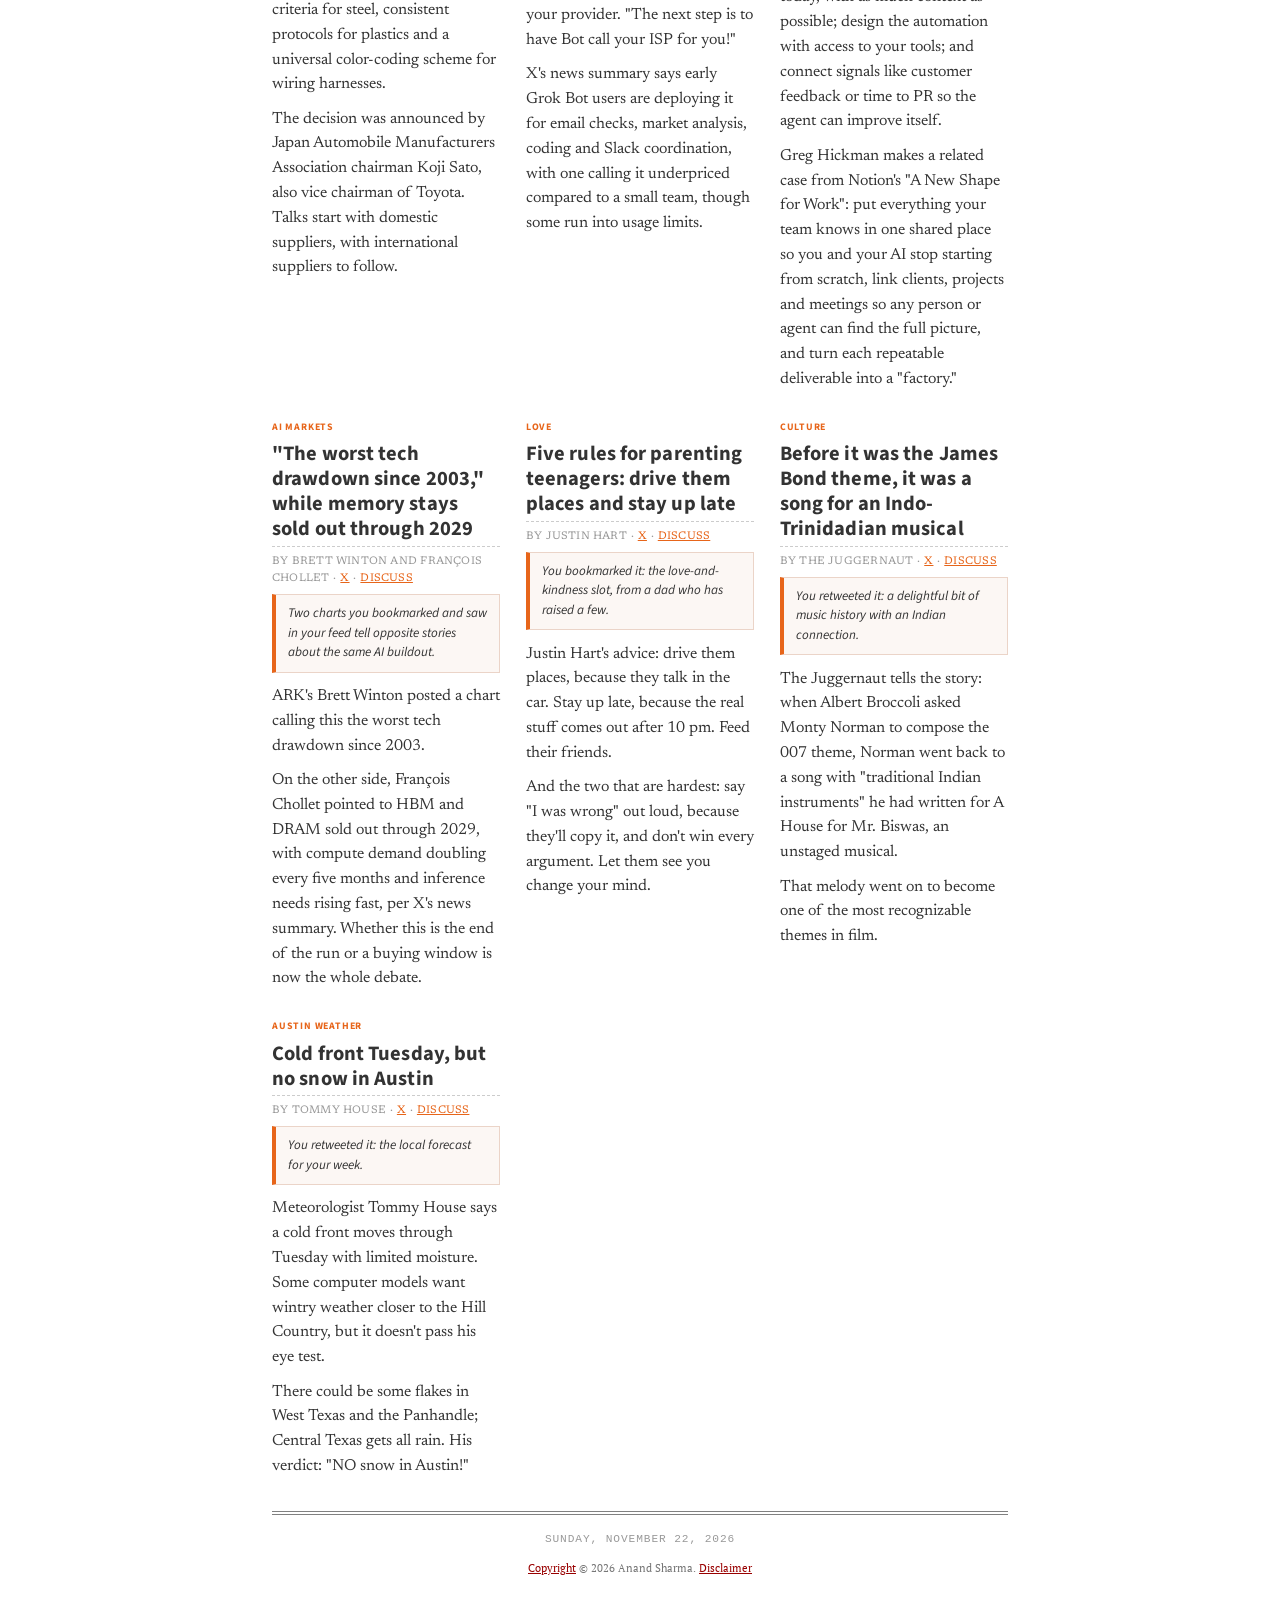
==== commit 84b12938: "Masthead h1, edition.json preload, footer landmark, nav focus ring - The masthead name is the page's" ====
--- a/index.html
+++ b/index.html
@@ -24,6 +24,7 @@
   <link rel="preconnect" href="https://fonts.gstatic.com" crossorigin>
   <link rel="stylesheet" href="https://fonts.googleapis.com/css2?family=Fraunces:opsz,wght@9..144,300&amp;family=Lora:ital,wght@0,400;0,700;0,800;0,900;1,400;1,700&amp;family=Newsreader:opsz,wght@6..72,400;6..72,700;6..72,900&amp;family=PT+Serif:ital,wght@0,400;0,700;1,400;1,700&amp;family=Source+Sans+Pro:wght@400;700;900&amp;display=swap">
   <link rel="stylesheet" href="./styles.css">
+  <link rel="preload" href="./edition.json" as="fetch" crossorigin>
 </head>
 <body>
   <div class="page-container">
@@ -57,7 +58,7 @@
 
         <div class="masthead-brand">
           <div class="masthead-brand-copy">
-            <p class="masthead-name">The Daily Diff</p>
+            <h1 class="masthead-name">The Daily Diff</h1>
             <p class="masthead-tagline">Last 24 hours, through my eyes</p>
           </div>
         </div>
@@ -67,7 +68,7 @@
         <div class="filter-bar">
           <div class="filter-group source-filter" id="source-filter-container">
             <span class="filter-label">Source</span>
-            <button class="filter-mobile-trigger" type="button" aria-haspopup="listbox" aria-expanded="false" id="source-filter-trigger">
+            <button class="filter-mobile-trigger" type="button" aria-expanded="false" aria-controls="source-filter-options" id="source-filter-trigger">
               <span class="filter-trigger-text" id="source-filter-text">All</span>
               <svg class="filter-chevron-icon" xmlns="http://www.w3.org/2000/svg" width="10" height="10" viewBox="0 0 24 24" fill="none" stroke="currentColor" stroke-width="2.5" stroke-linecap="round" stroke-linejoin="round" aria-hidden="true"><path d="m6 9 6 6 6-6"></path></svg>
             </button>
@@ -75,7 +76,7 @@
           </div>
           <div class="filter-group interest-filter" id="interest-filter-container">
             <span class="filter-label">Interest</span>
-            <button class="filter-mobile-trigger" type="button" aria-haspopup="listbox" aria-expanded="false" id="interest-filter-trigger">
+            <button class="filter-mobile-trigger" type="button" aria-expanded="false" aria-controls="interest-filter-options" id="interest-filter-trigger">
               <span class="filter-trigger-text" id="interest-filter-text">All</span>
               <svg class="filter-chevron-icon" xmlns="http://www.w3.org/2000/svg" width="10" height="10" viewBox="0 0 24 24" fill="none" stroke="currentColor" stroke-width="2.5" stroke-linecap="round" stroke-linejoin="round" aria-hidden="true"><path d="m6 9 6 6 6-6"></path></svg>
             </button>
@@ -98,9 +99,9 @@
       </footer>
     </main>
 
-    <div class="copyright">
-      <a href="http://creativecommons.org/licenses/by-nd-nc/1.0/">Copyright</a> &copy; 2026 Anand Sharma. <a href="https://blog.indrayam.com/disclaimer.html">Disclaimer</a>
-    </div>
+    <footer class="copyright">
+      <a href="https://creativecommons.org/licenses/by-nd-nc/1.0/">Copyright</a> &copy; 2026 Anand Sharma. <a href="https://blog.indrayam.com/disclaimer.html">Disclaimer</a>
+    </footer>
   </div>
 
   <script src="./app.js"></script>
--- a/styles.css
+++ b/styles.css
@@ -105,7 +105,8 @@
 }
 
 .site-nav a:focus-visible {
-  outline: none;
+  outline: 2px solid #e7651a;
+  outline-offset: 4px;
 }
 
 .story-headline,
@@ -198,10 +199,10 @@
 .copyright {
   clear: both;
   font-family: var(--font-body);
-  font-size: 11px;
+  font-size: 0.6875rem;
   margin-top: 5px;
   text-align: center;
-  color: var(--ink-faint);
+  color: #767676;
 }
 
 .copyright a {
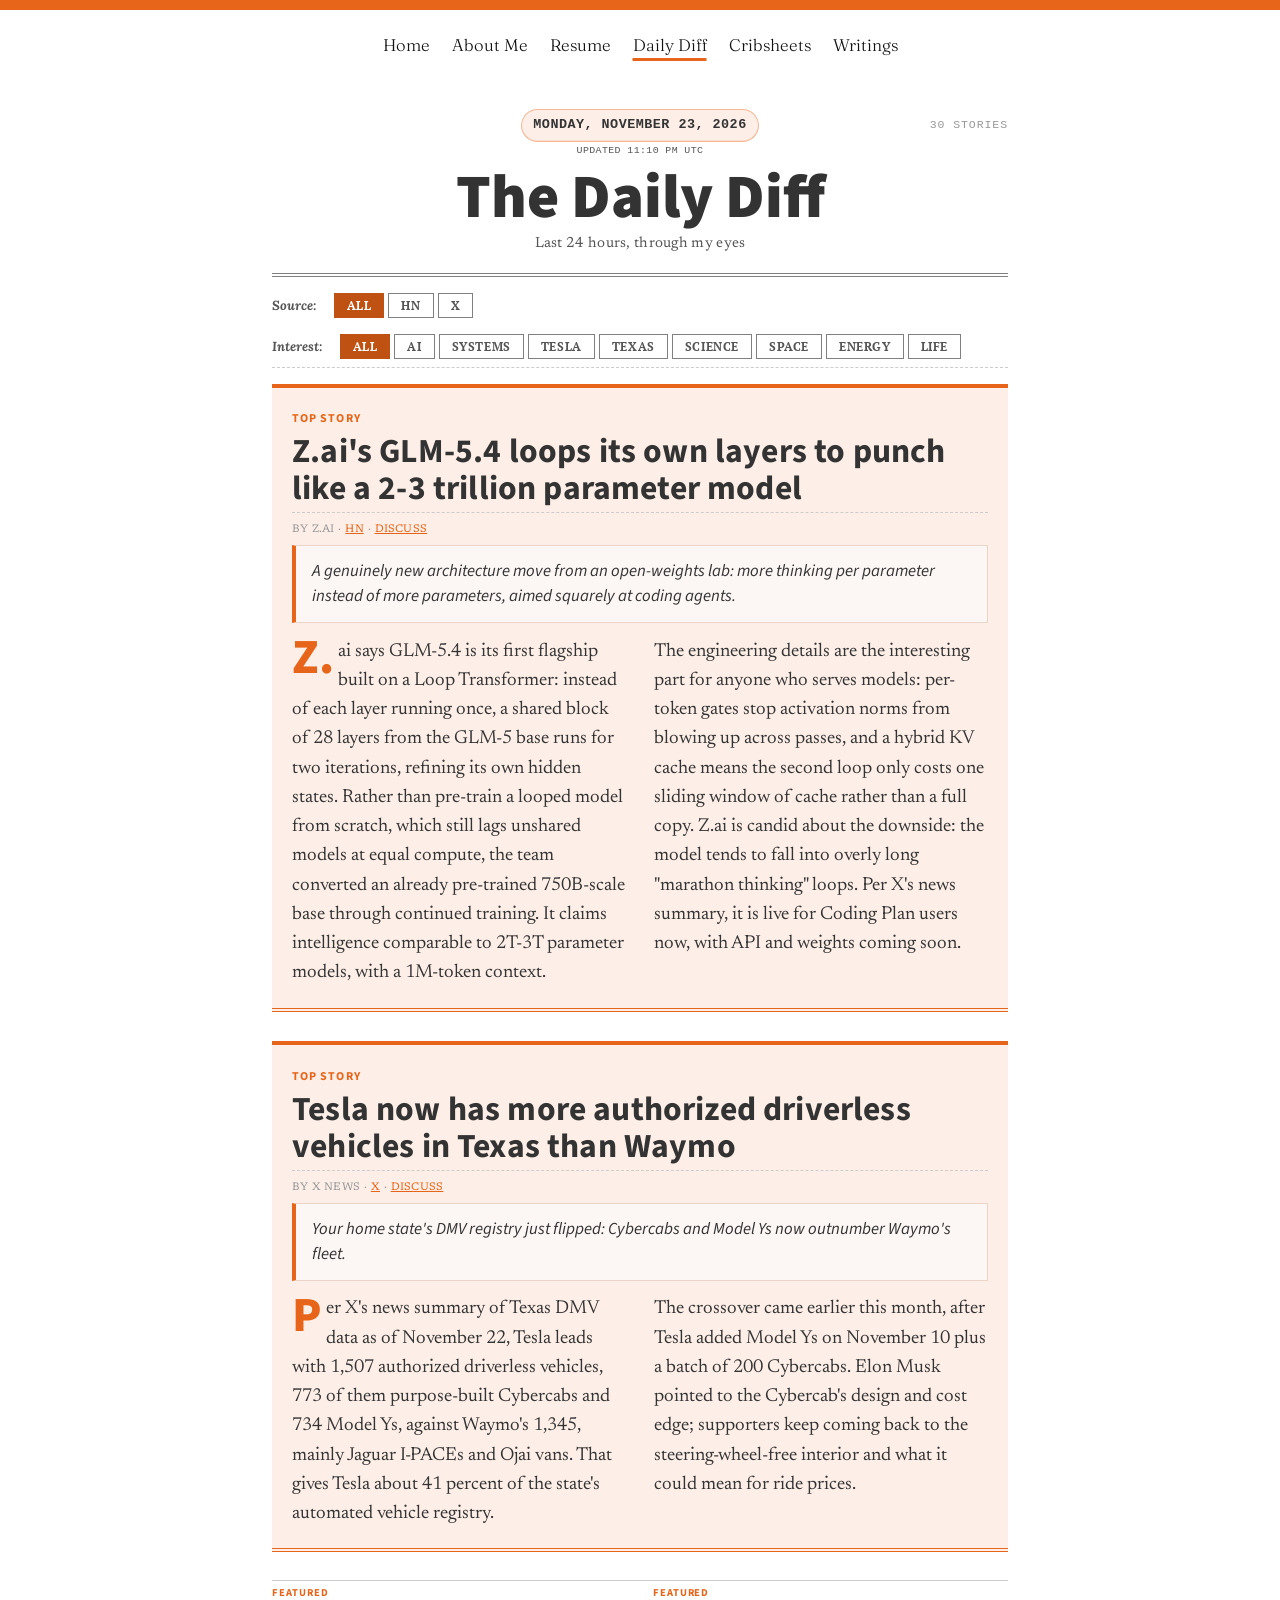
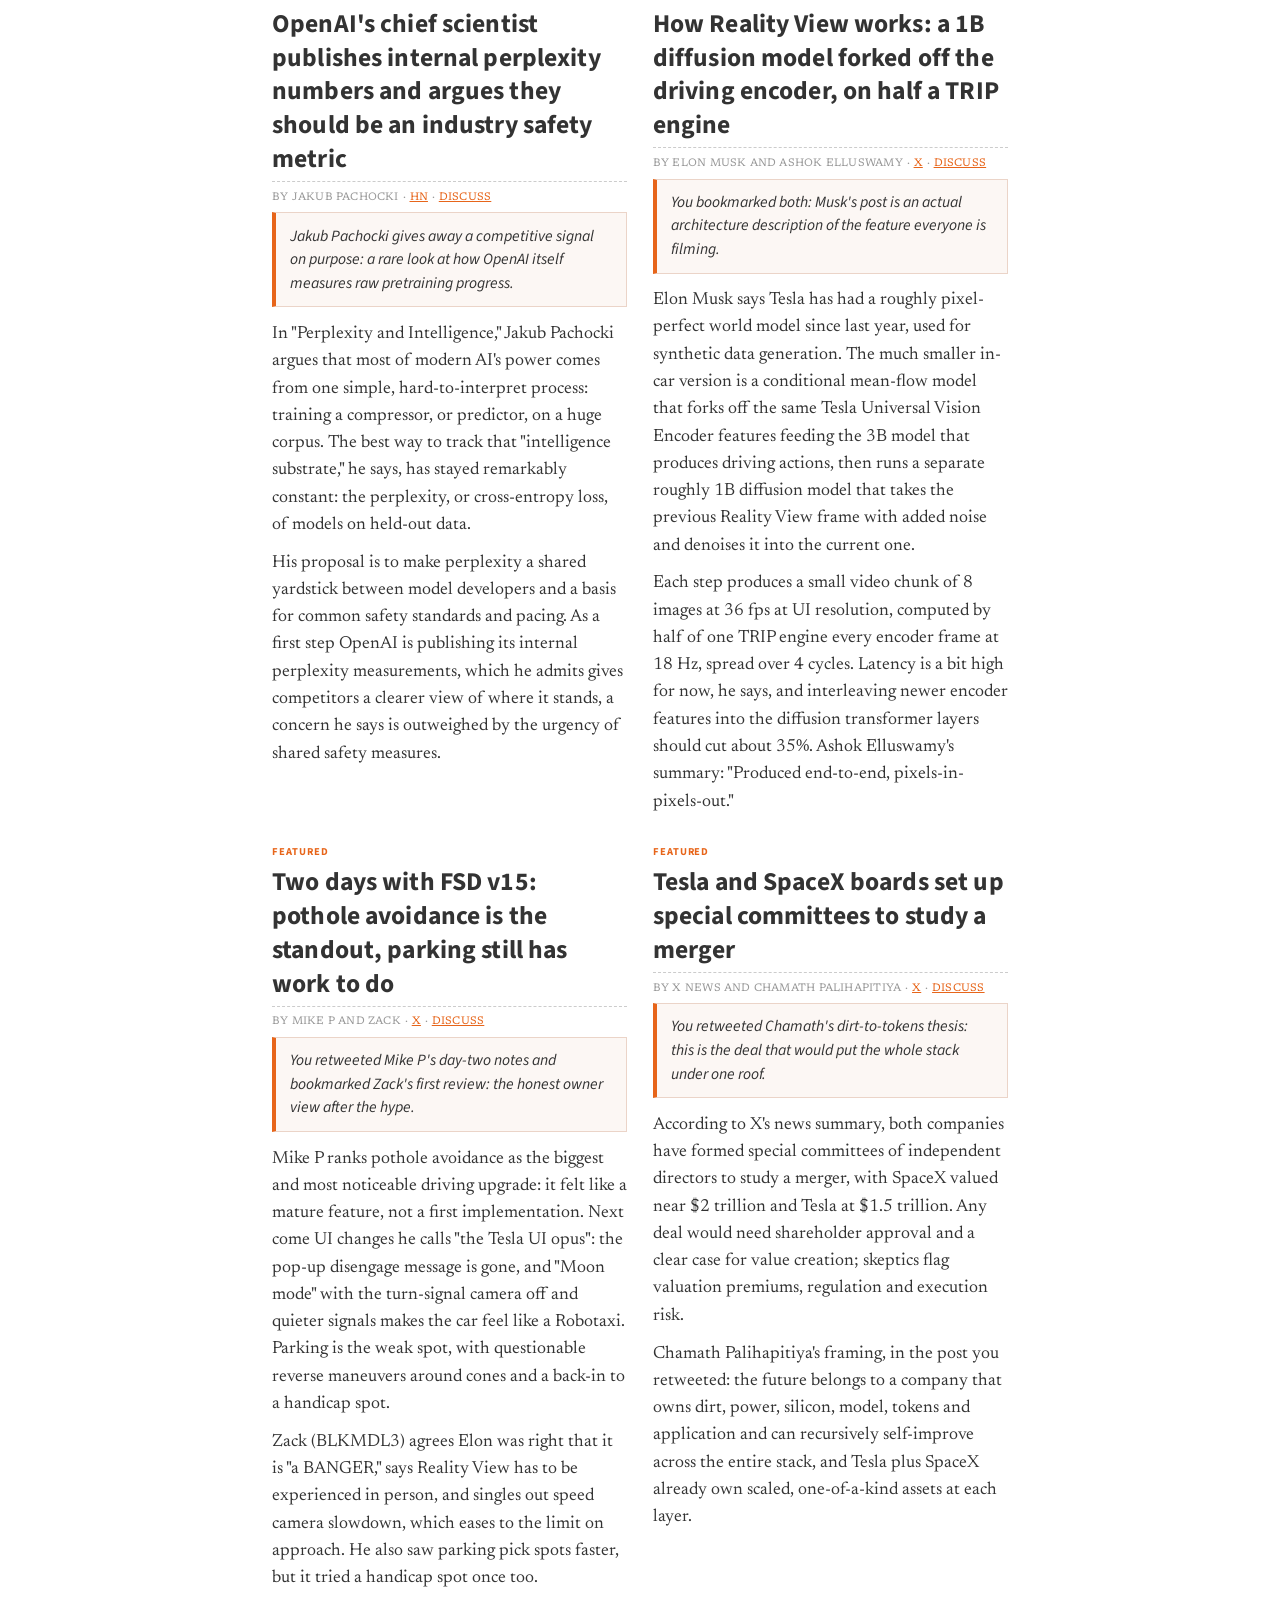
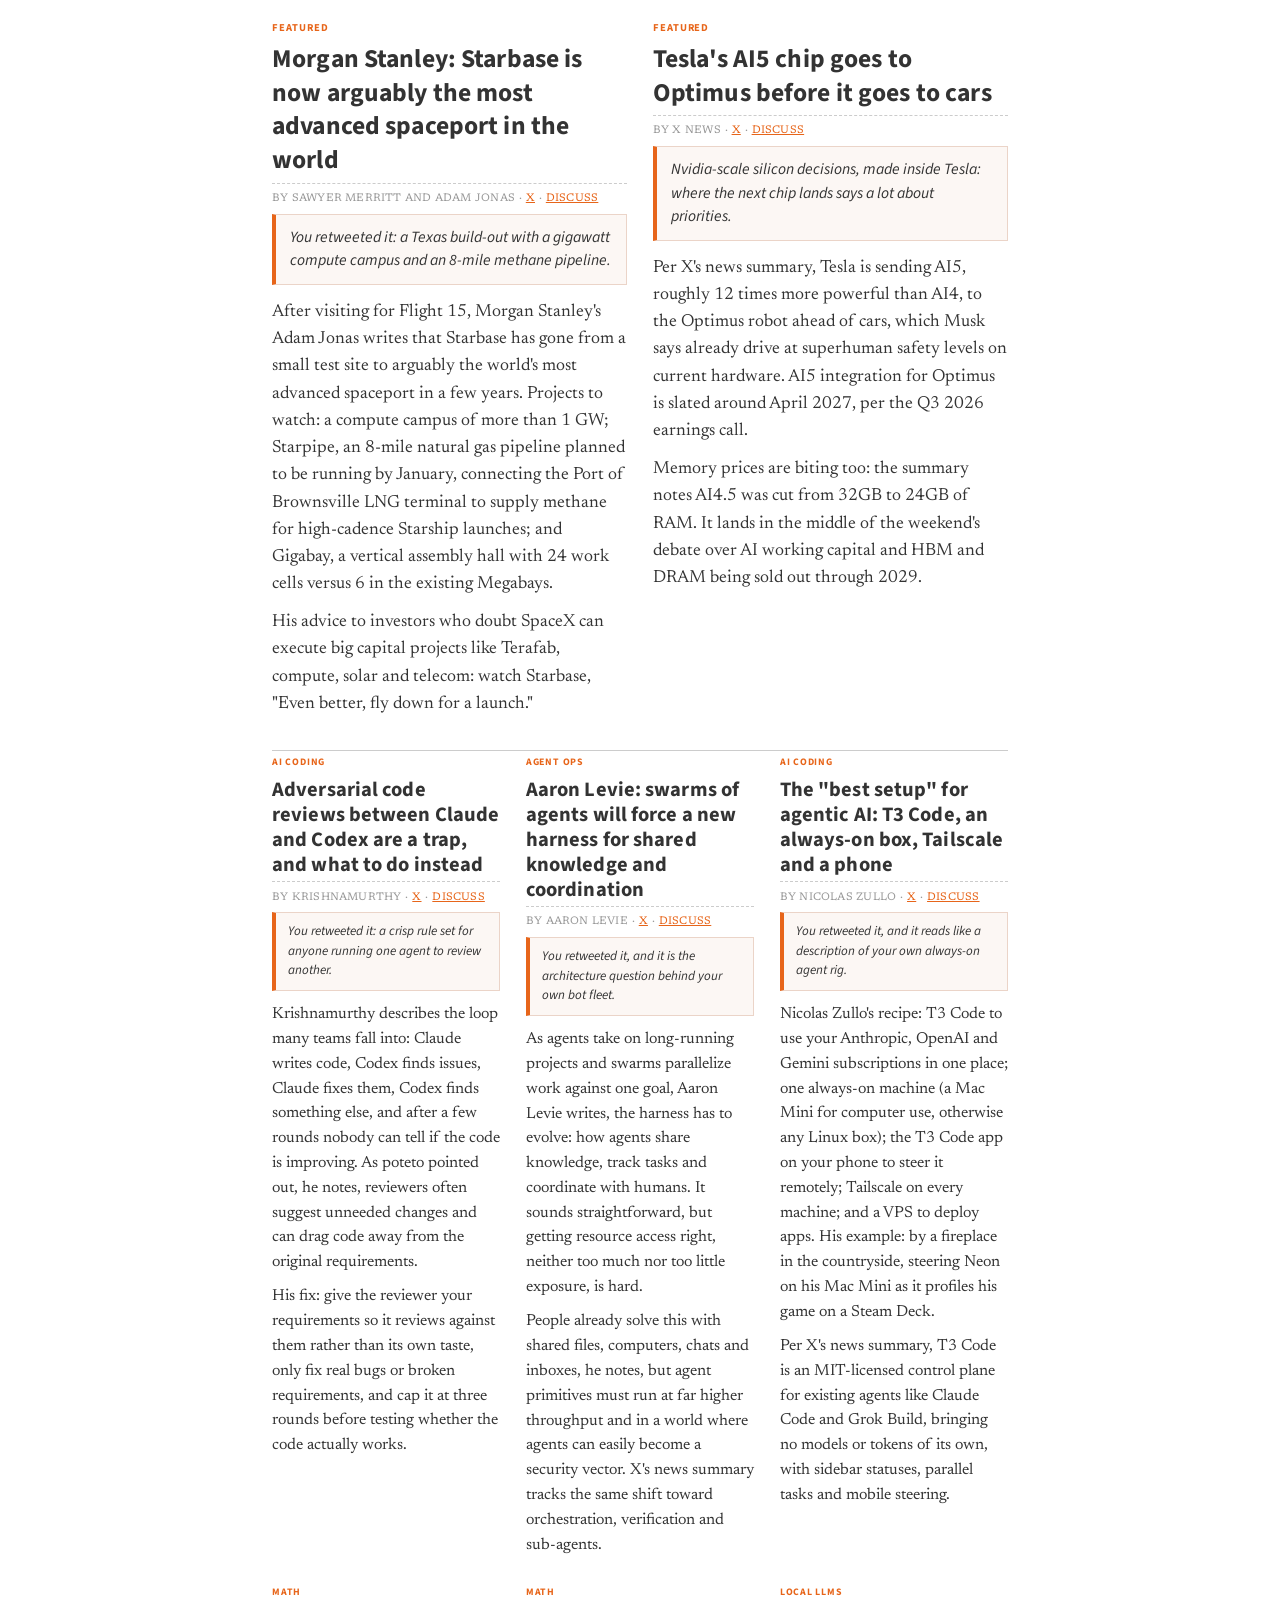
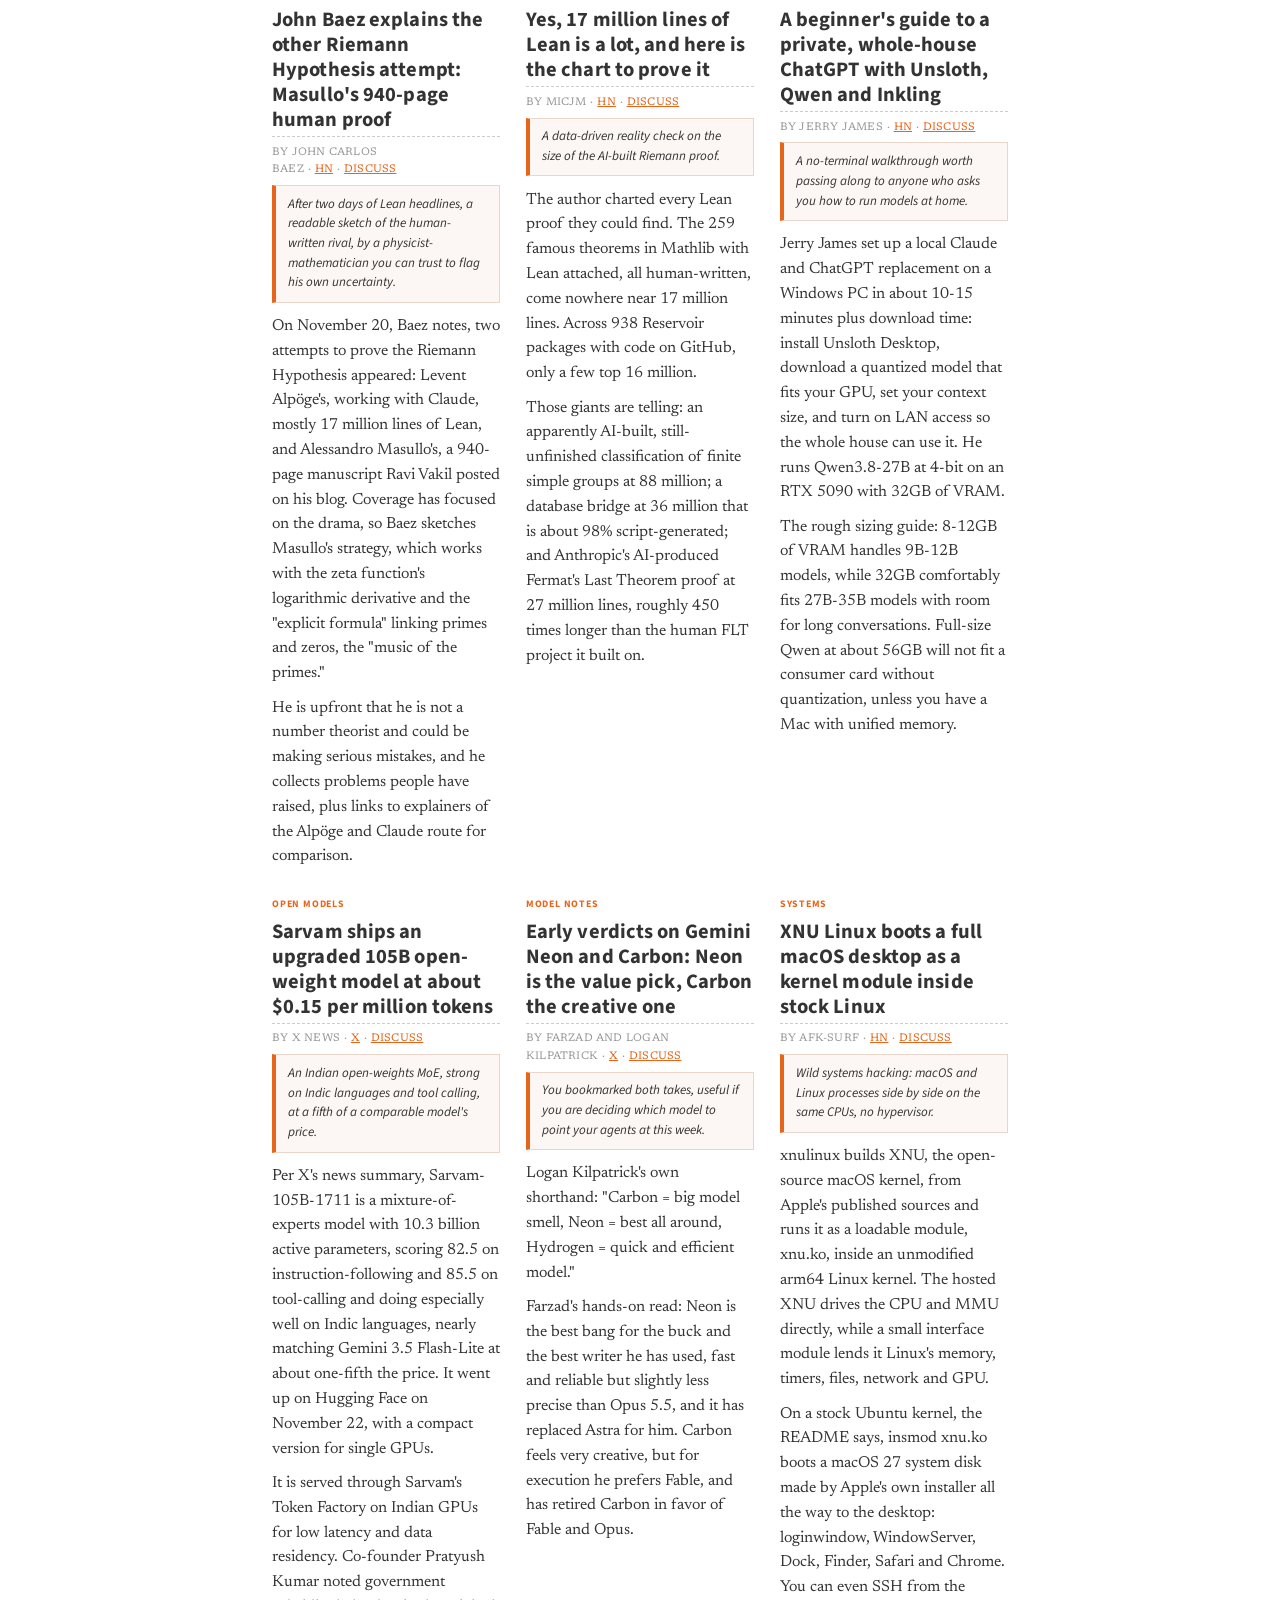
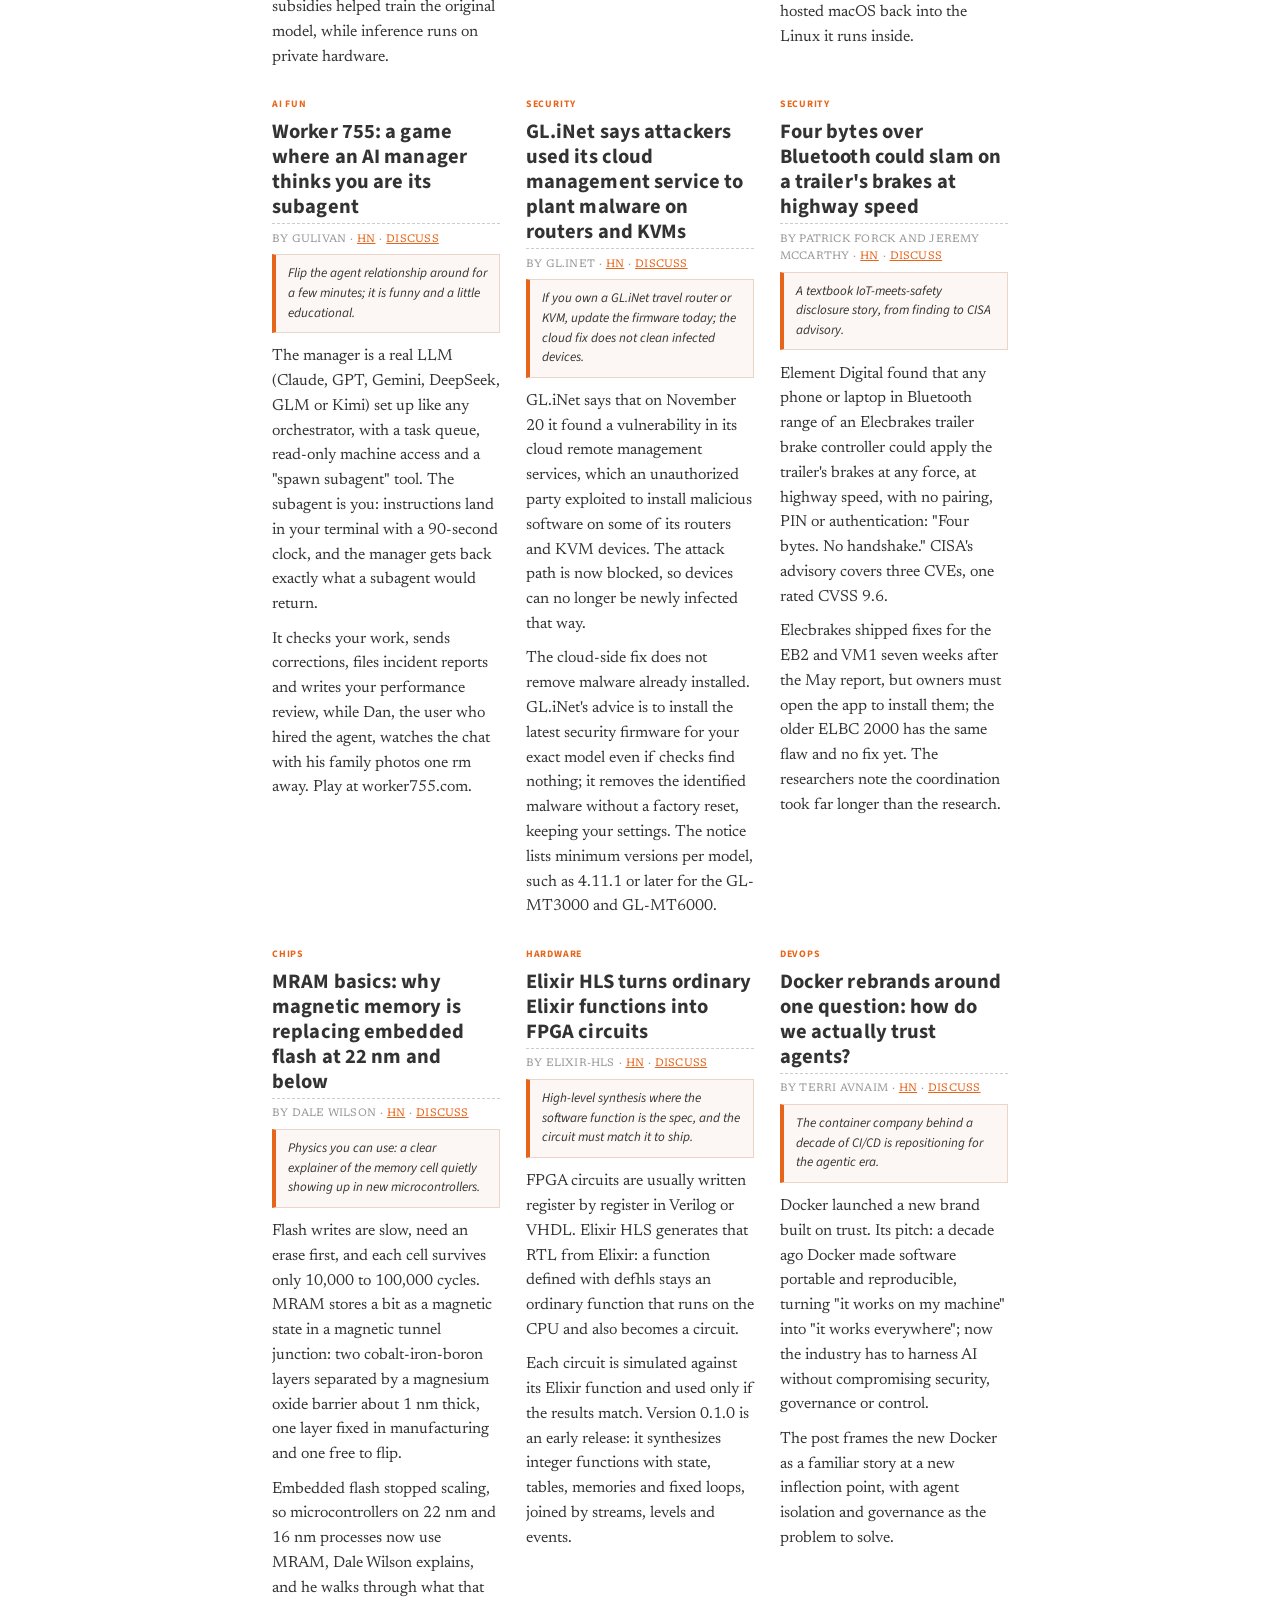
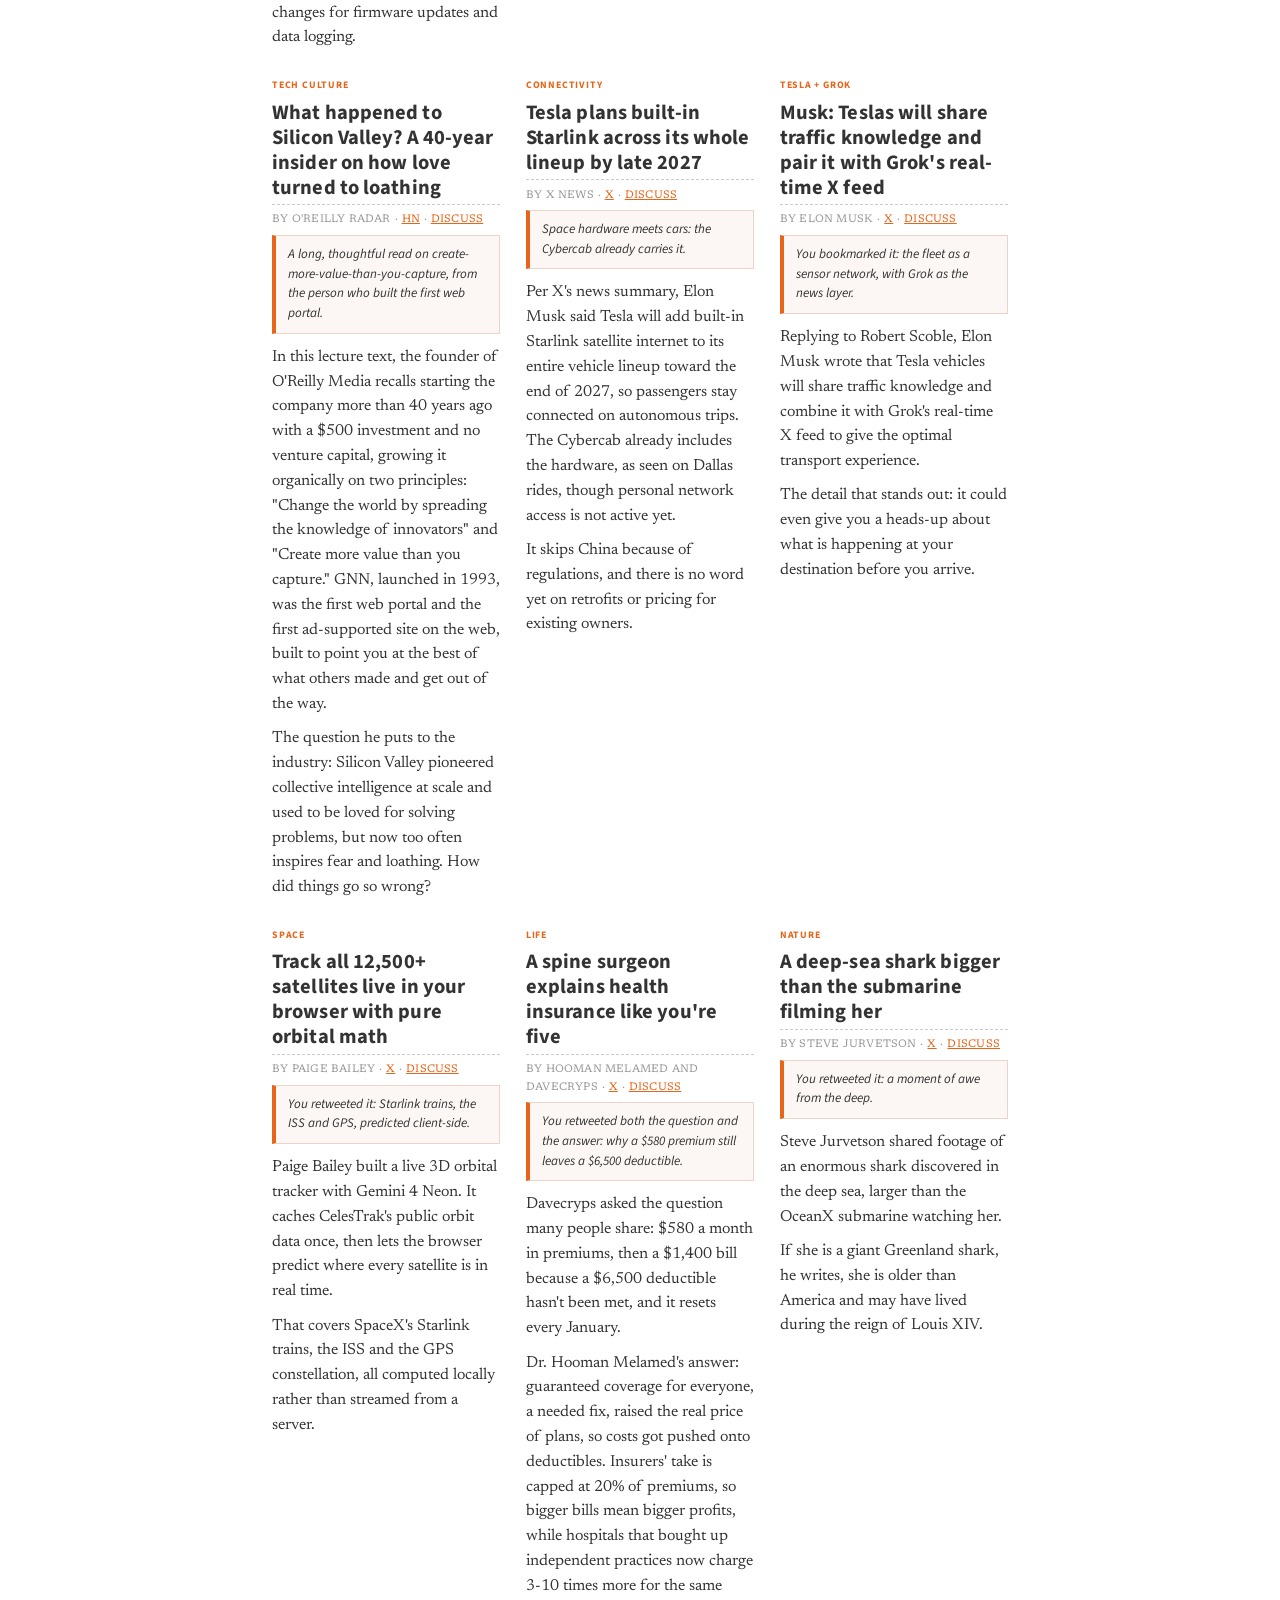
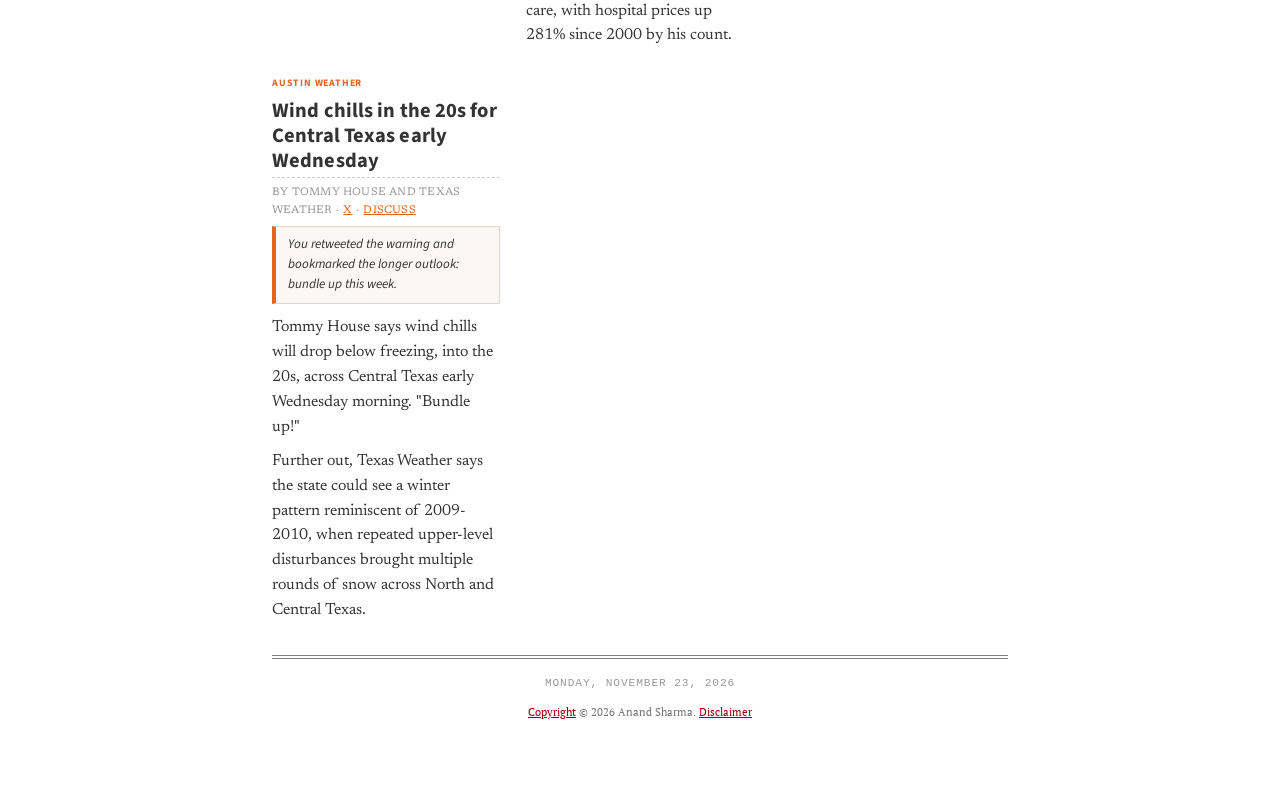
==== commit 070a821c: "Site nav: list Cribsheets before Writings (was Blog) Co-Authored-By: Claude Opus 5.5 <noreply@anthro" ====
--- a/index.html
+++ b/index.html
@@ -35,8 +35,8 @@
           <li><a href="https://blog.indrayam.com/aboutme.html">About Me</a></li>
           <li><a href="https://resume.indrayam.com/">Resume</a></li>
           <li><a href="https://dailydiff.indrayam.com/" aria-current="page">Daily Diff</a></li>
-          <li><a href="https://blog.indrayam.com/">Blog</a></li>
           <li><a href="https://cribsheets.indrayam.com/">Cribsheets</a></li>
+          <li><a href="https://blog.indrayam.com/">Writings</a></li>
         </ul>
       </nav>
     </header>
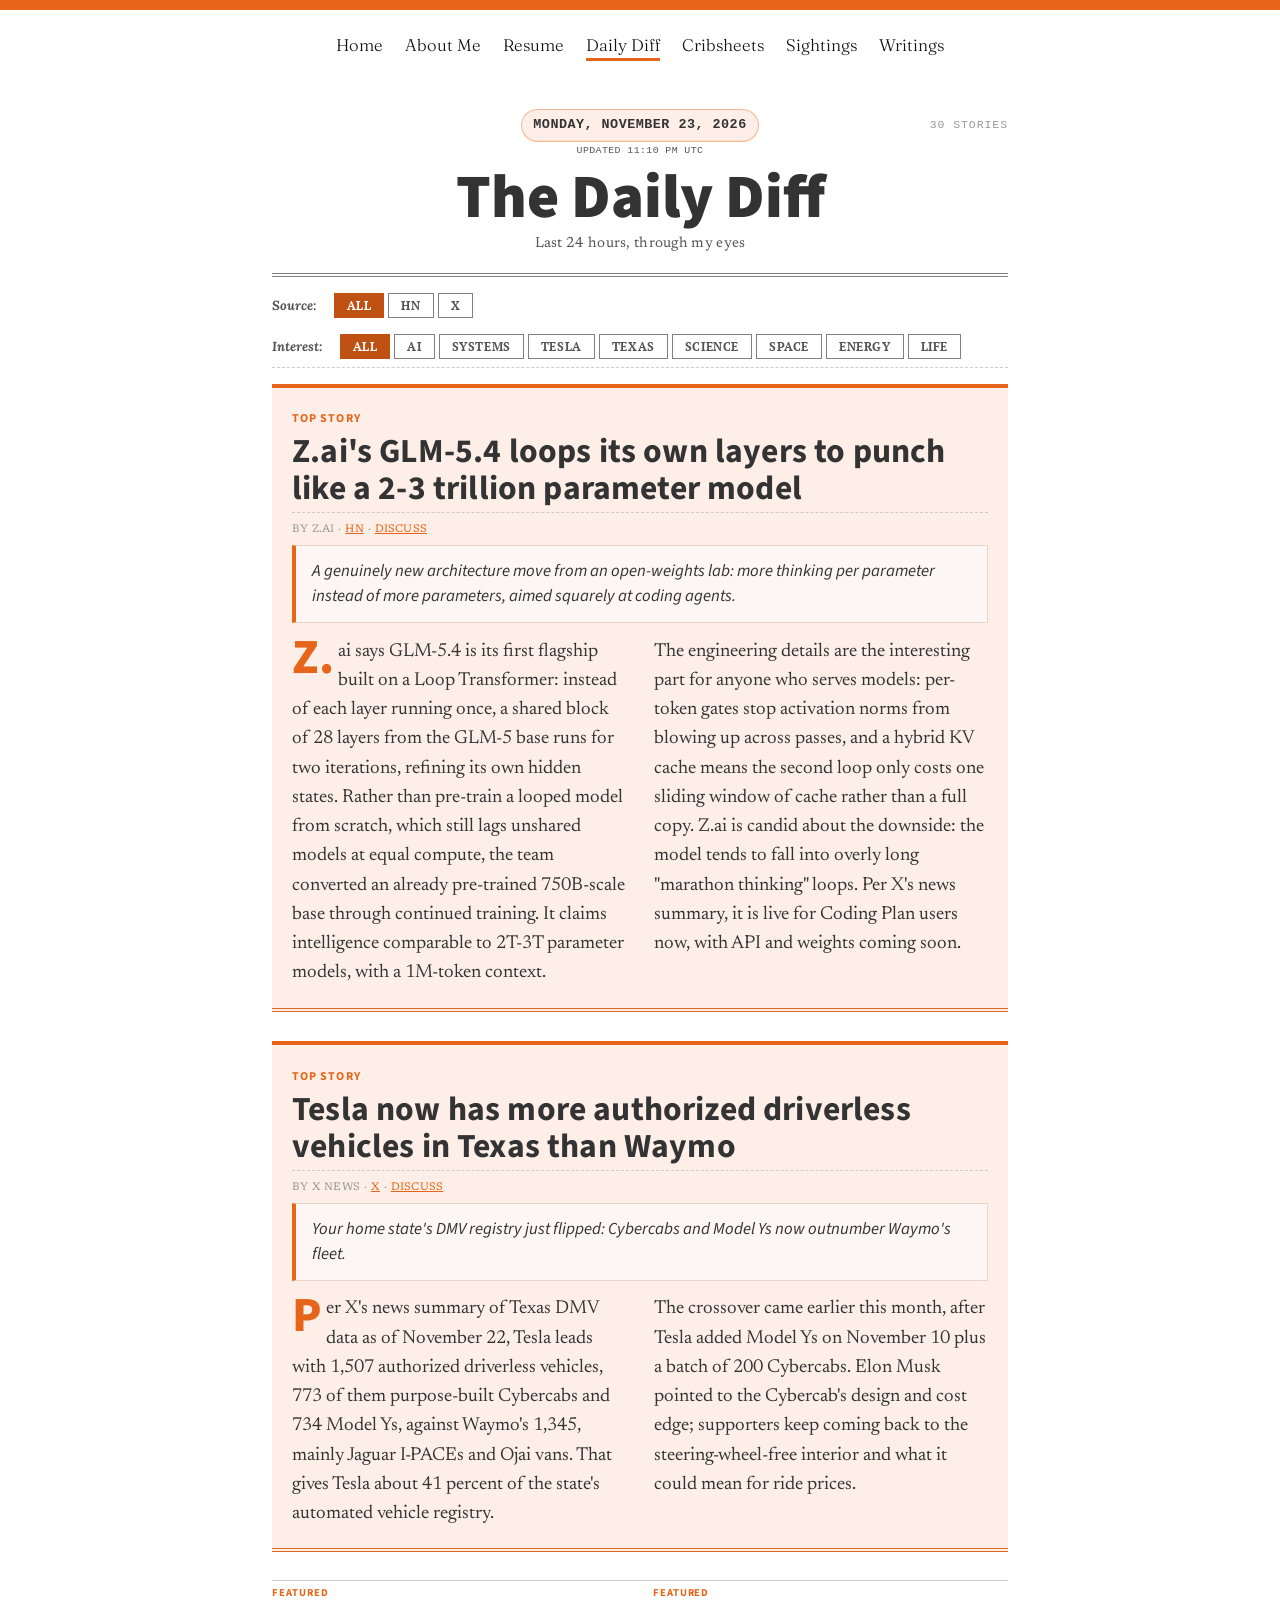
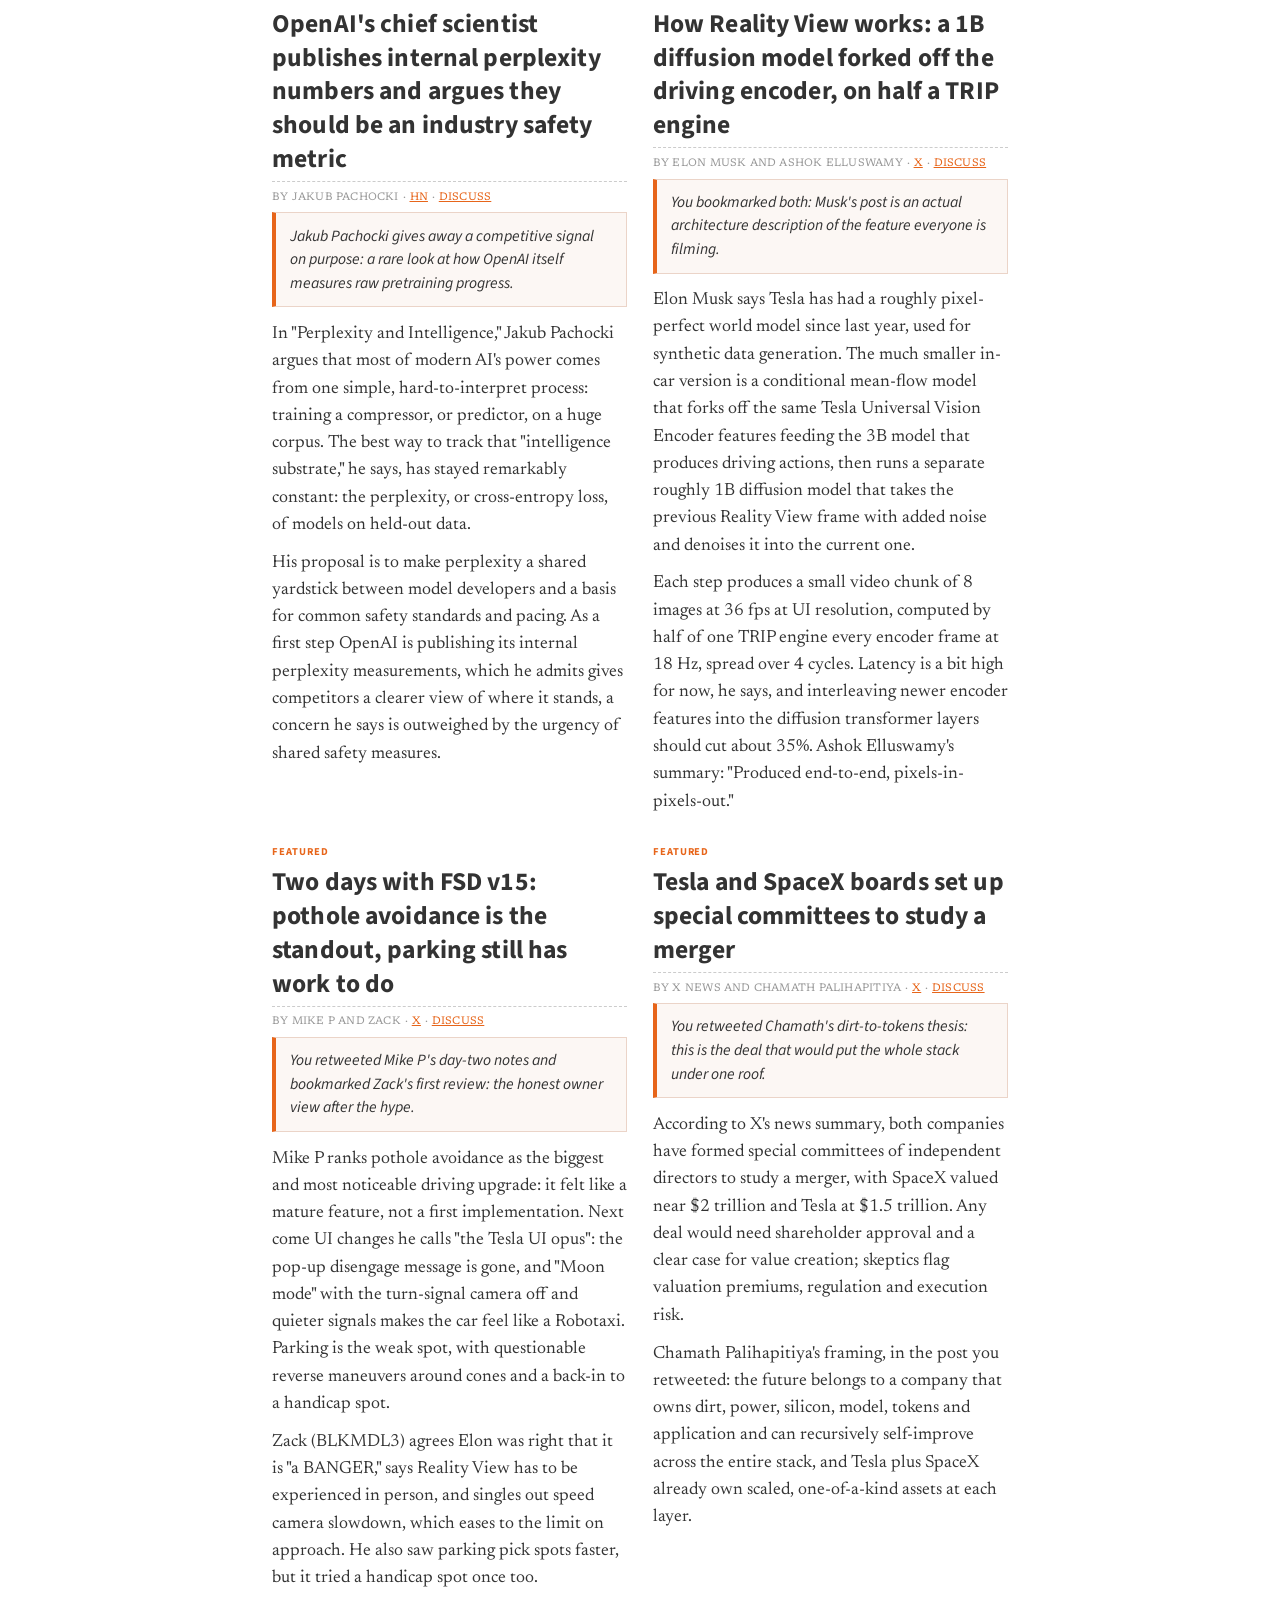
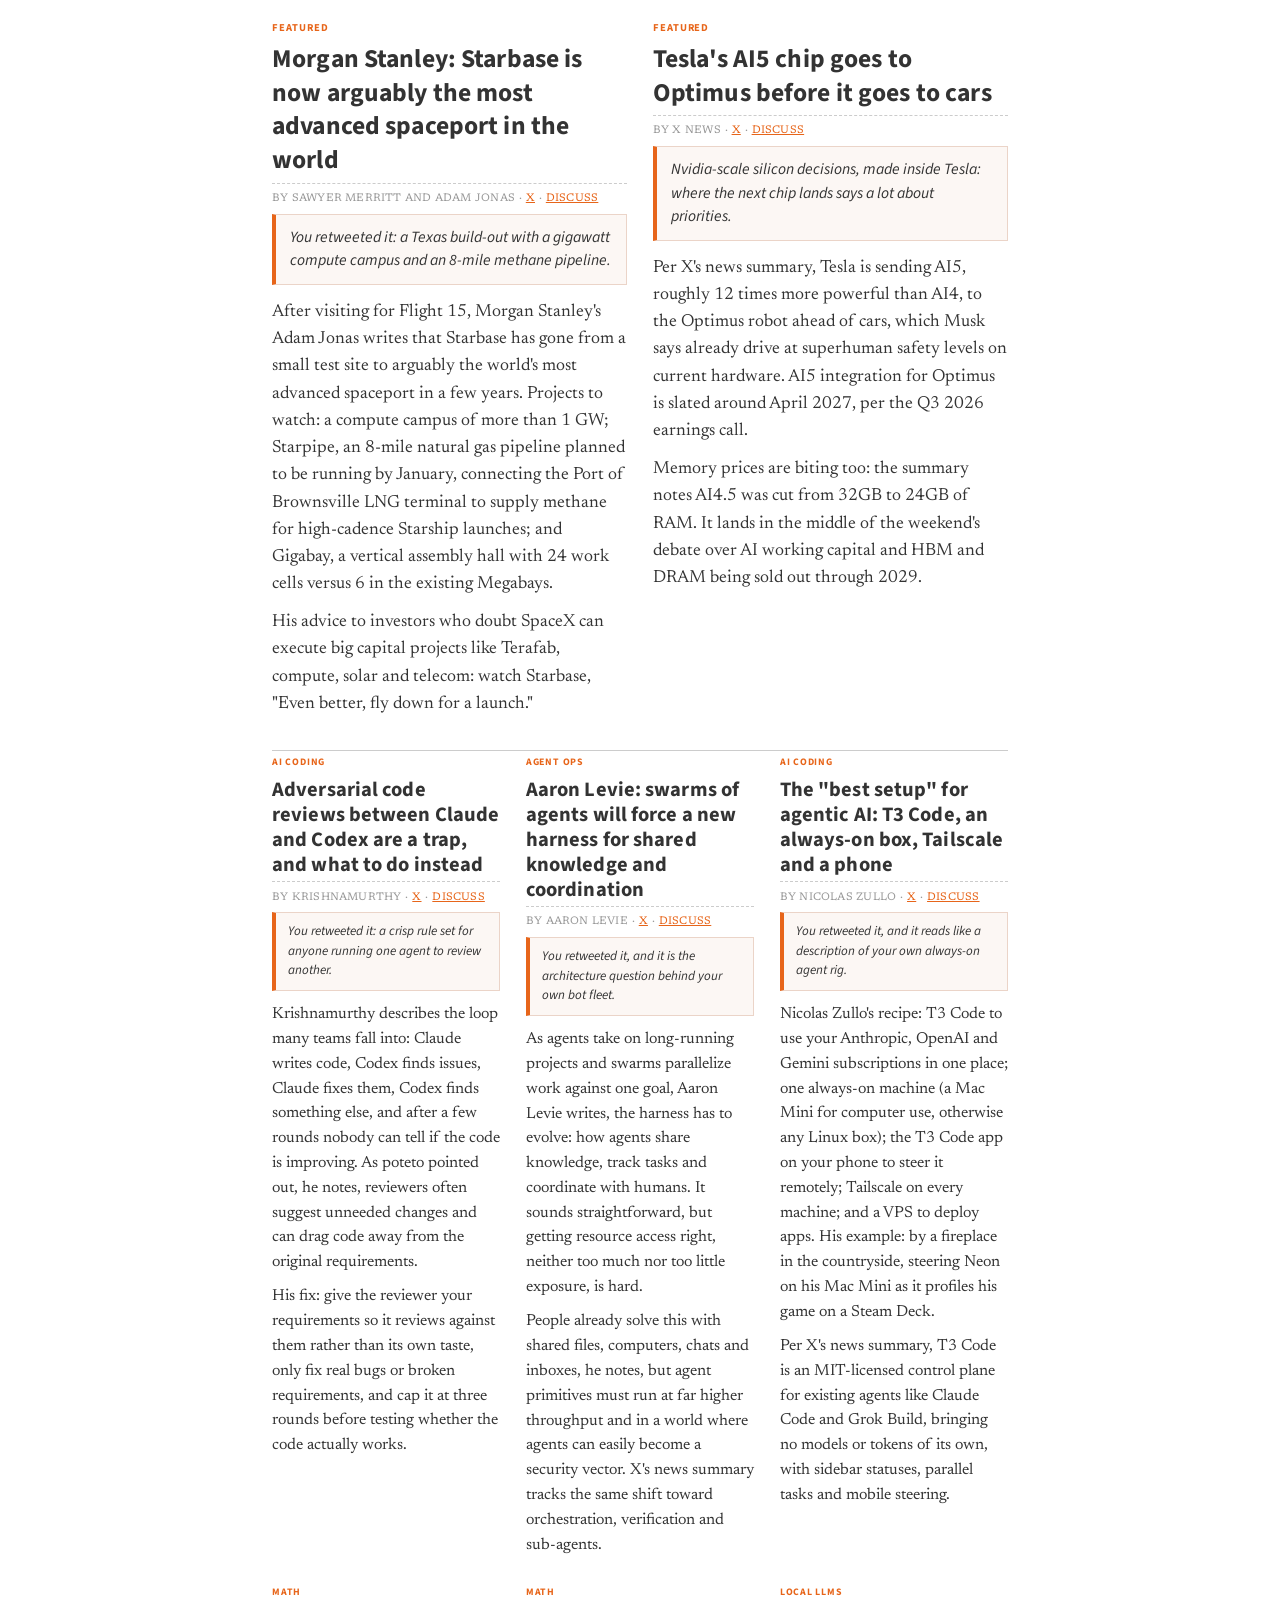
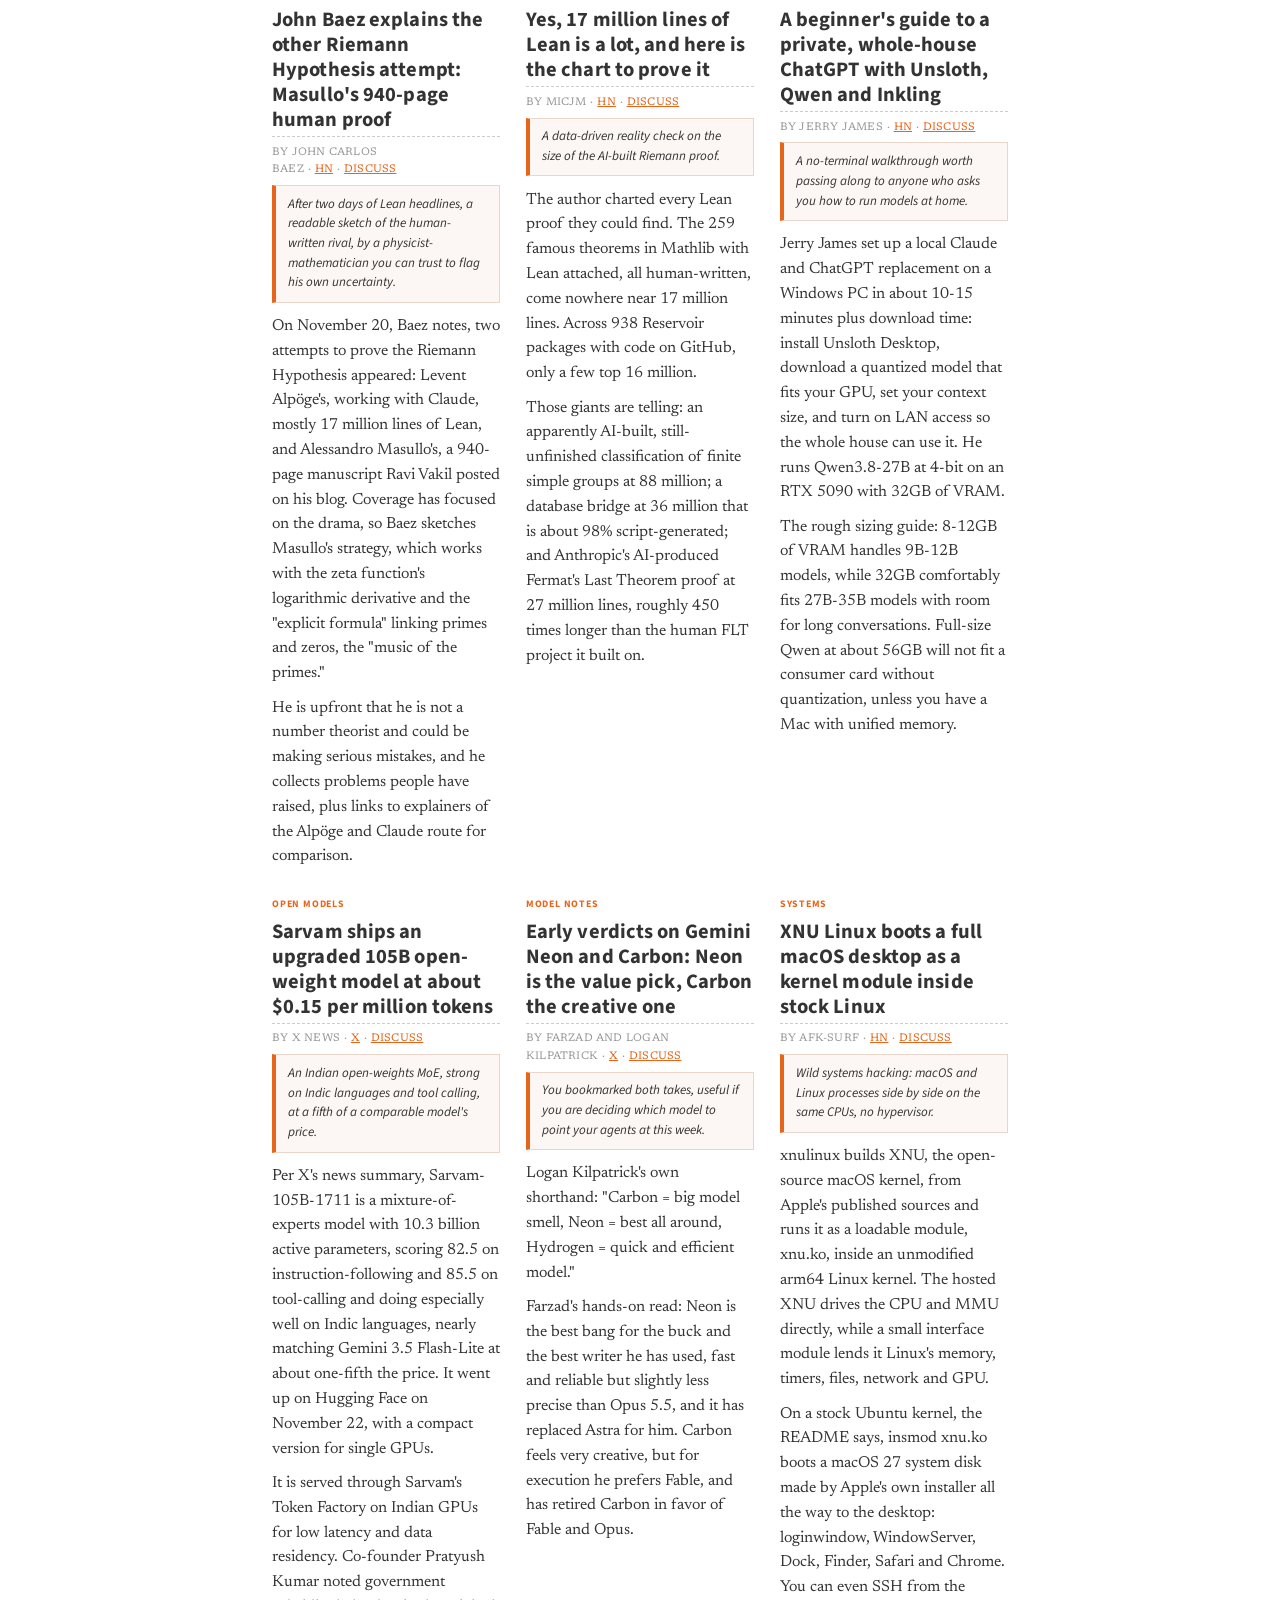
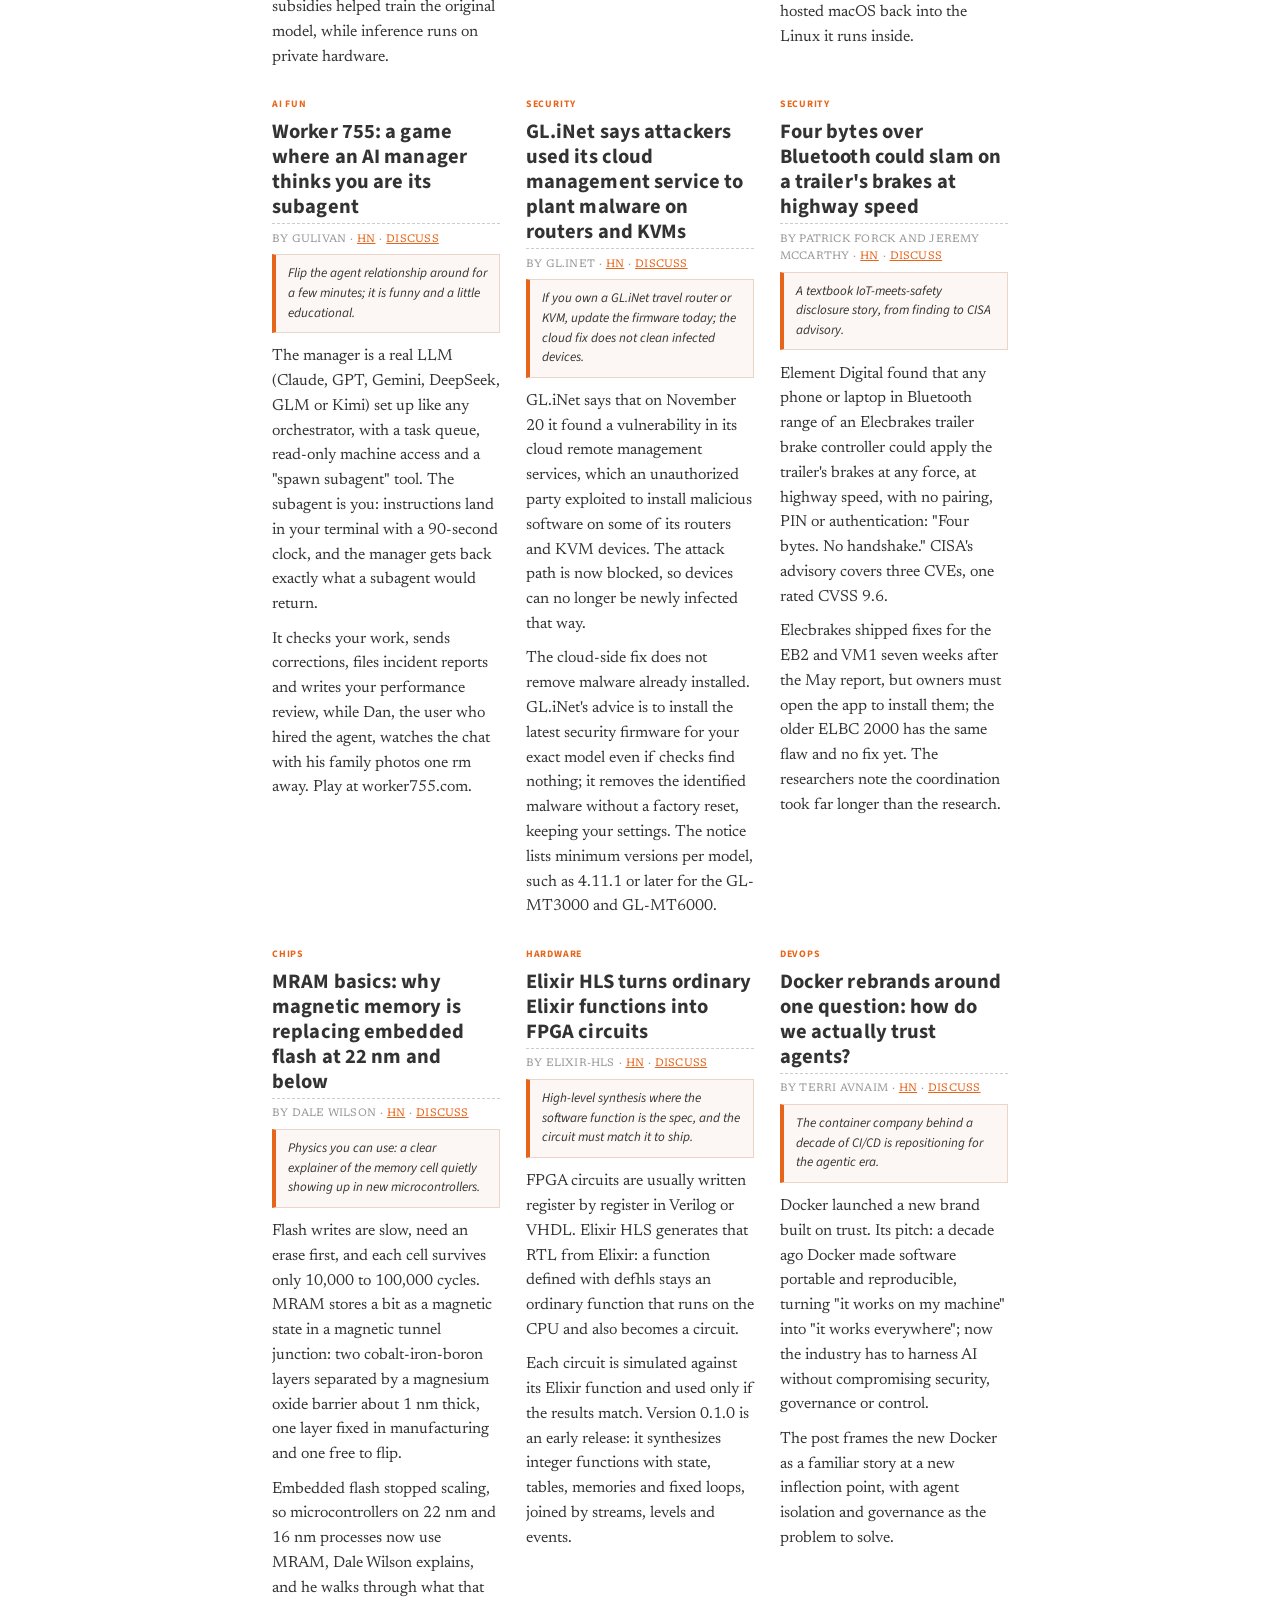
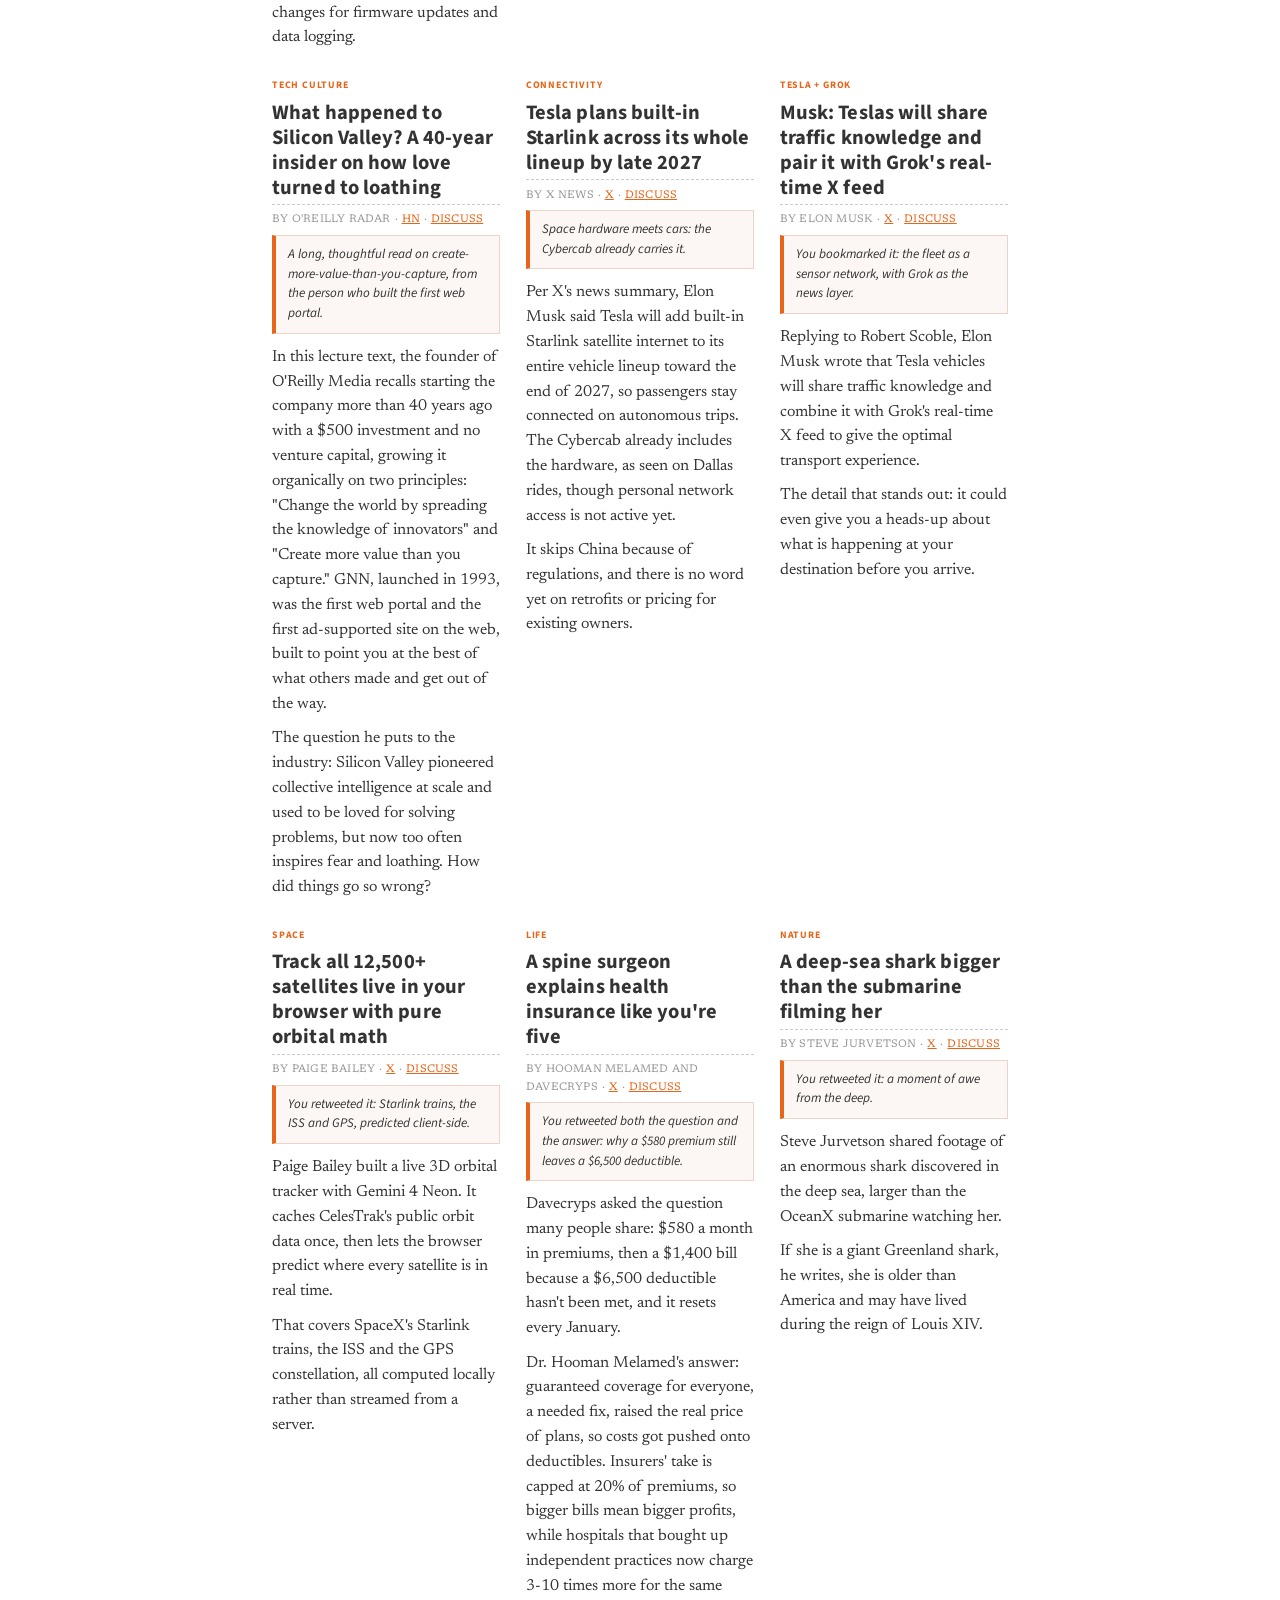
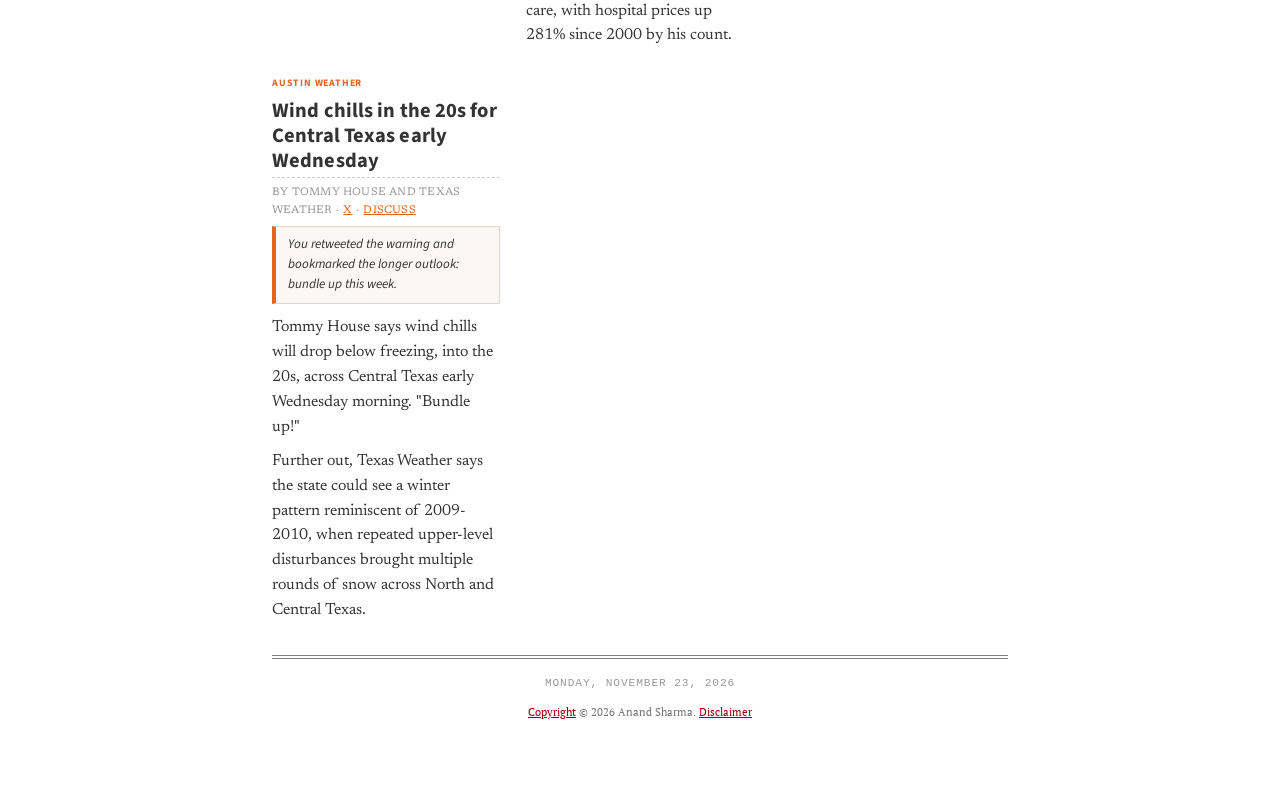
==== commit 77e83547: "Add Sightings to the site nav Sightings (sightings.indrayam.com) joins the shared nav after Cribshee" ====
--- a/index.html
+++ b/index.html
@@ -17,8 +17,8 @@
         <meta name="twitter:title" content="The Daily Diff | Anand Sharma">
         <meta name="twitter:description" content="The Daily Diff by Anand Sharma: a daily newspaper of social posts, threads, and signals worth paying attention to.">
         <meta name="twitter:image" content="https://dailydiff.indrayam.com/images/og-daily-diff.png">
-  <link rel="icon" href="./favicon.ico" sizes="any">
-  <link rel="apple-touch-icon" href="./apple-touch-icon.png">
+  <link rel="icon" href="/favicon.ico" sizes="any">
+  <link rel="apple-touch-icon" href="/apple-touch-icon.png">
   <meta name="theme-color" content="#e7651a">
   <link rel="preconnect" href="https://fonts.googleapis.com">
   <link rel="preconnect" href="https://fonts.gstatic.com" crossorigin>
@@ -36,6 +36,7 @@
           <li><a href="https://resume.indrayam.com/">Resume</a></li>
           <li><a href="https://dailydiff.indrayam.com/" aria-current="page">Daily Diff</a></li>
           <li><a href="https://cribsheets.indrayam.com/">Cribsheets</a></li>
+          <li><a href="https://sightings.indrayam.com/">Sightings</a></li>
           <li><a href="https://blog.indrayam.com/">Writings</a></li>
         </ul>
       </nav>
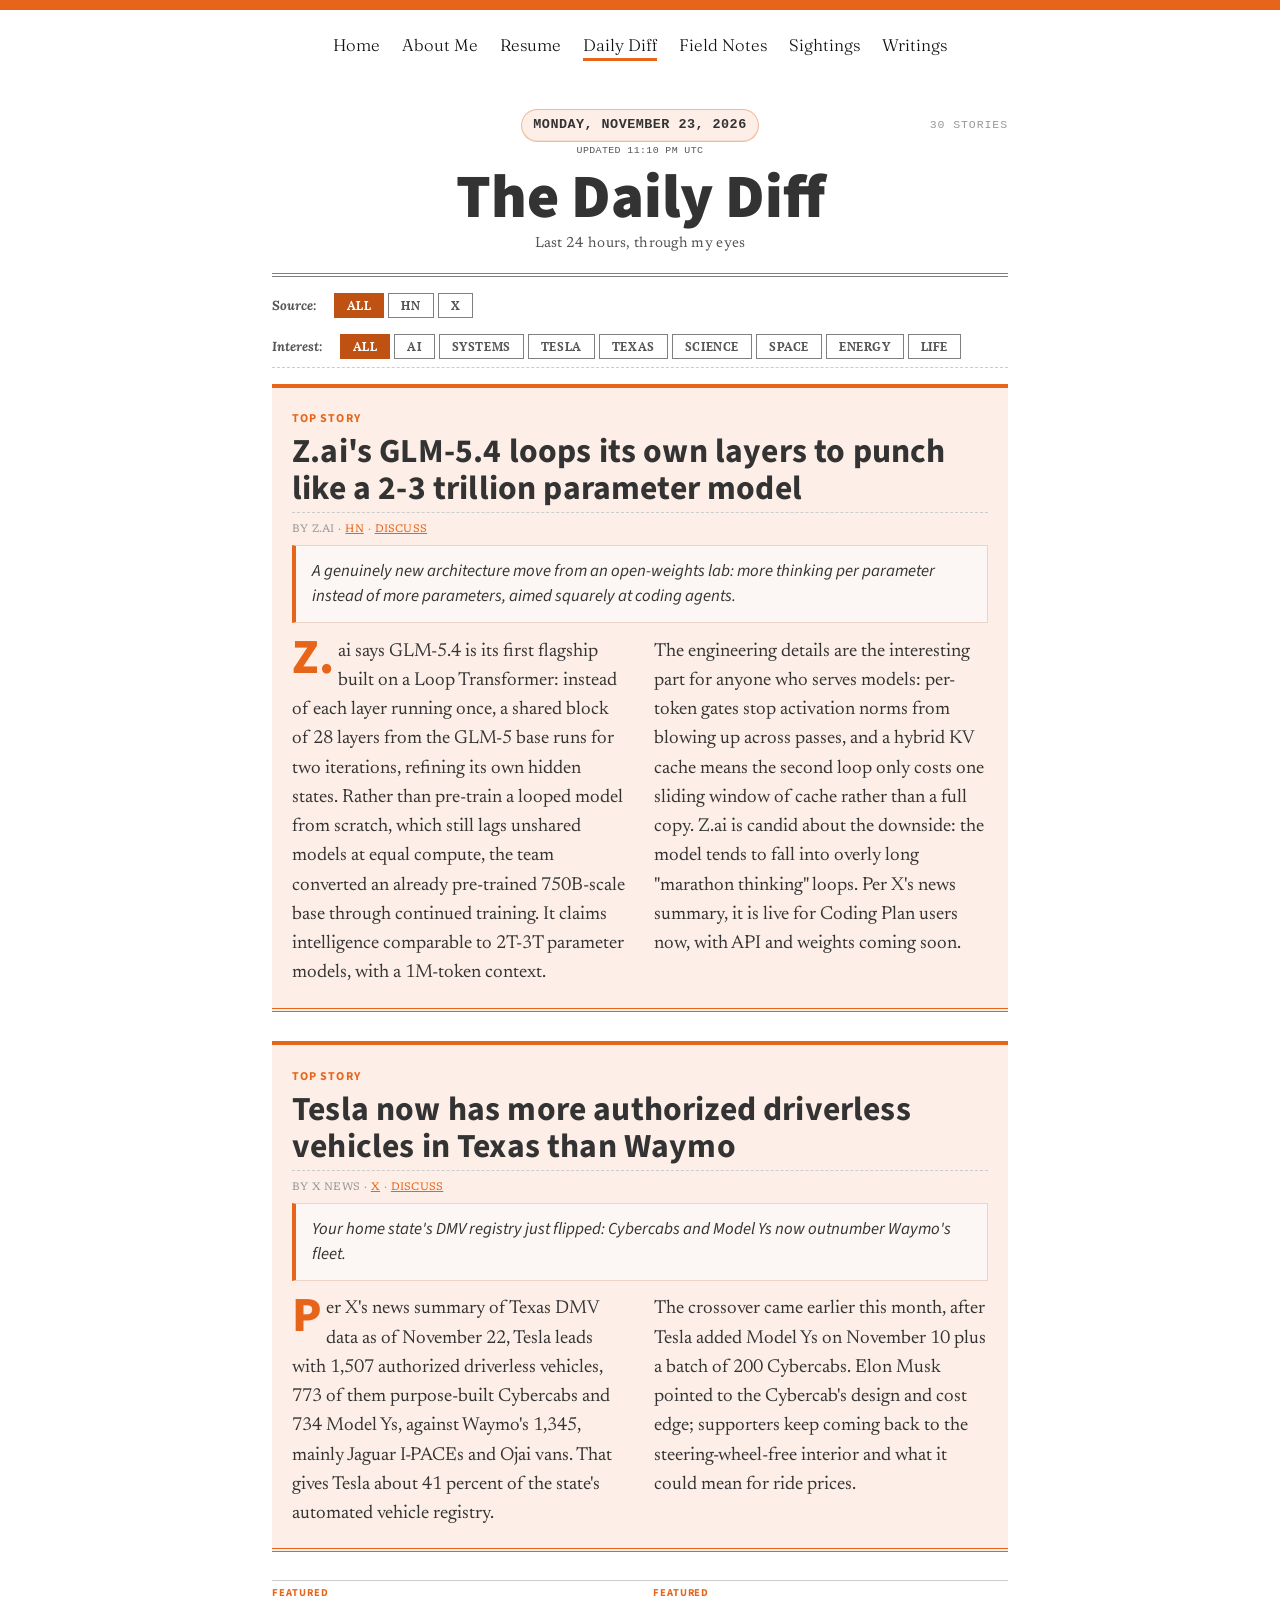
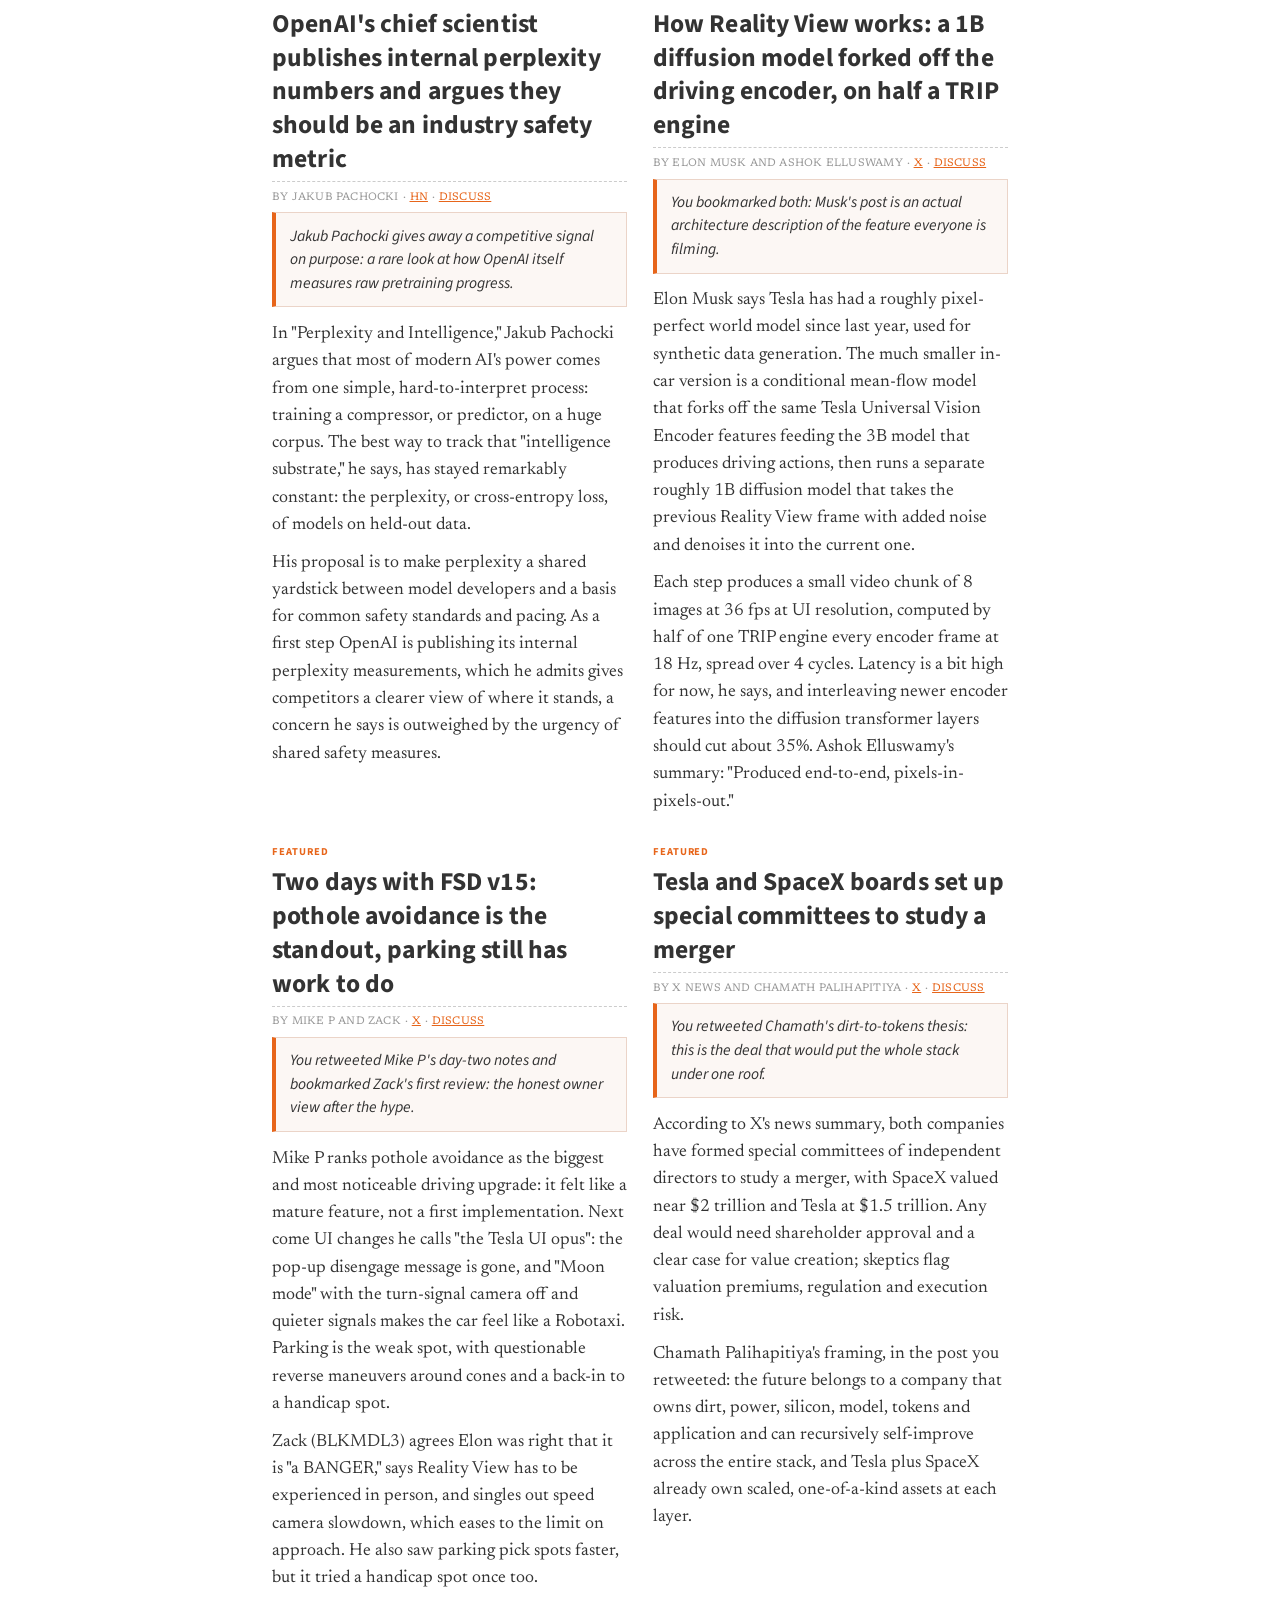
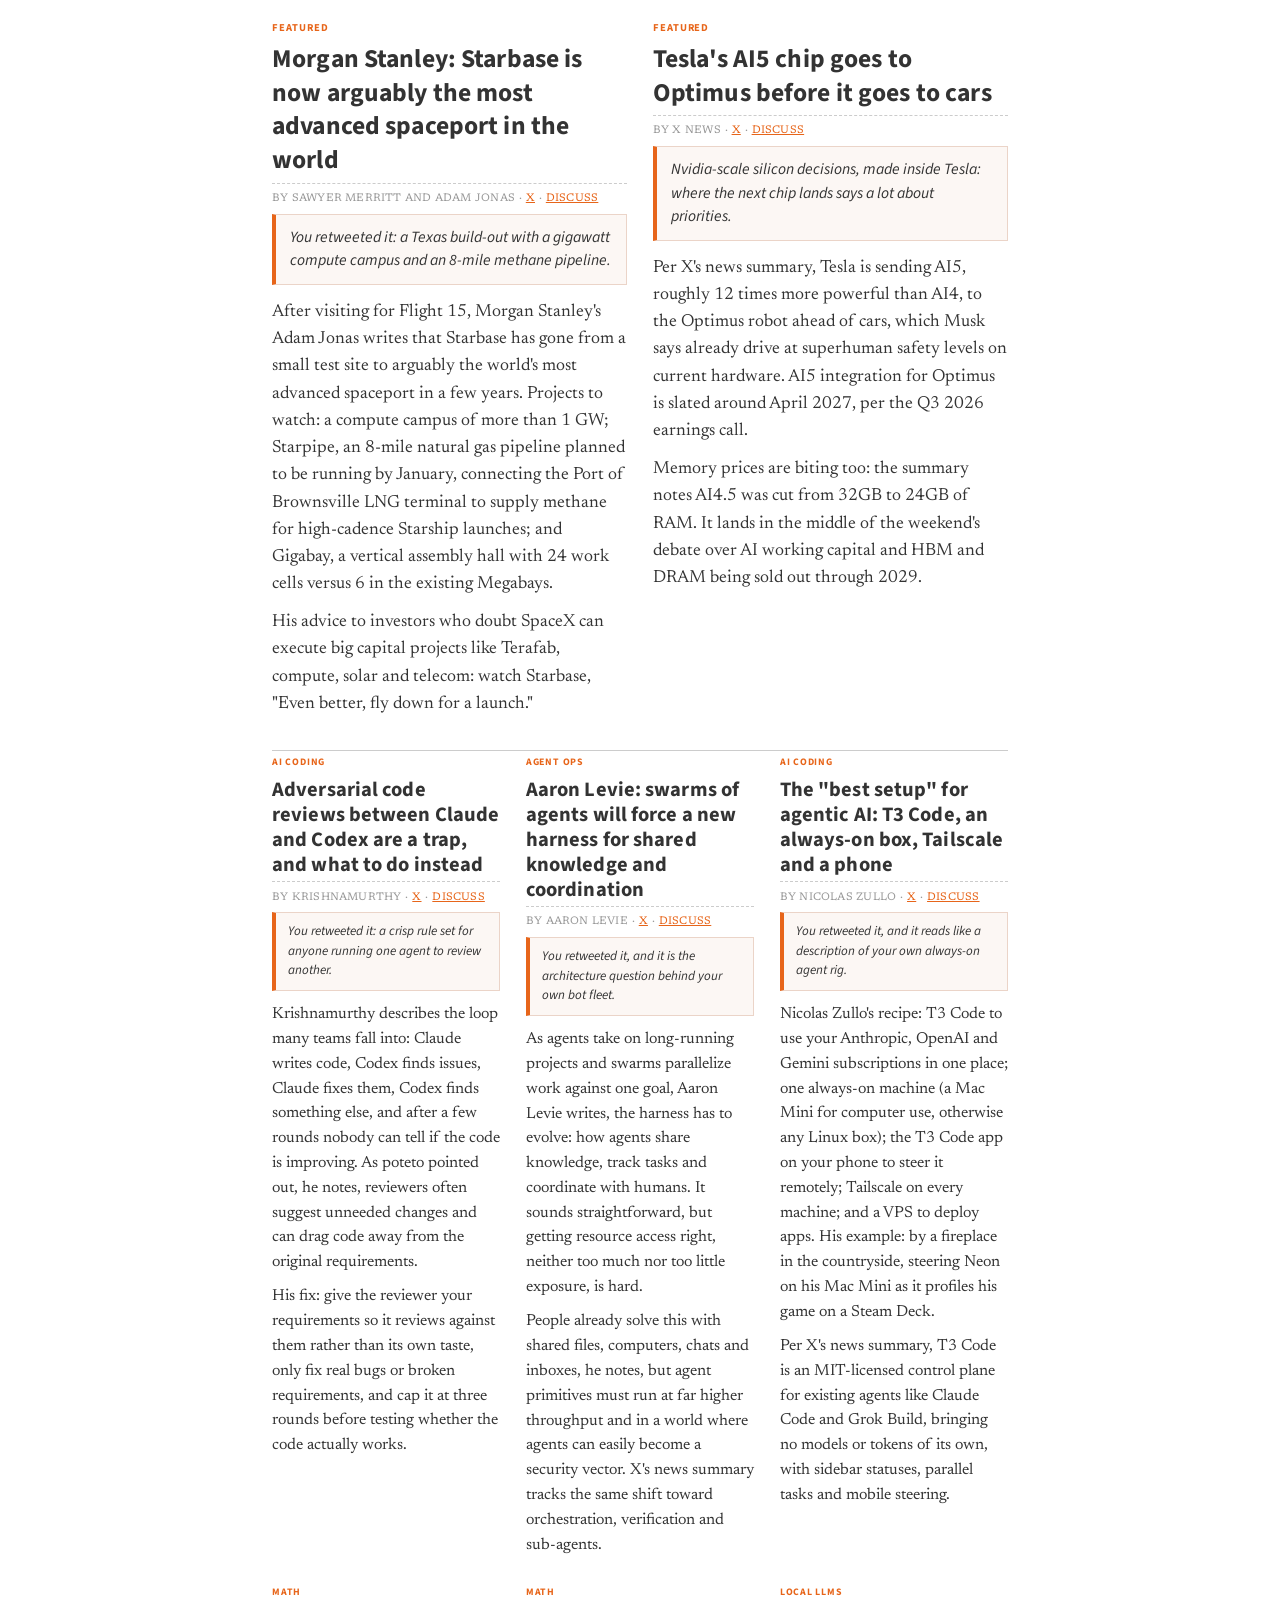
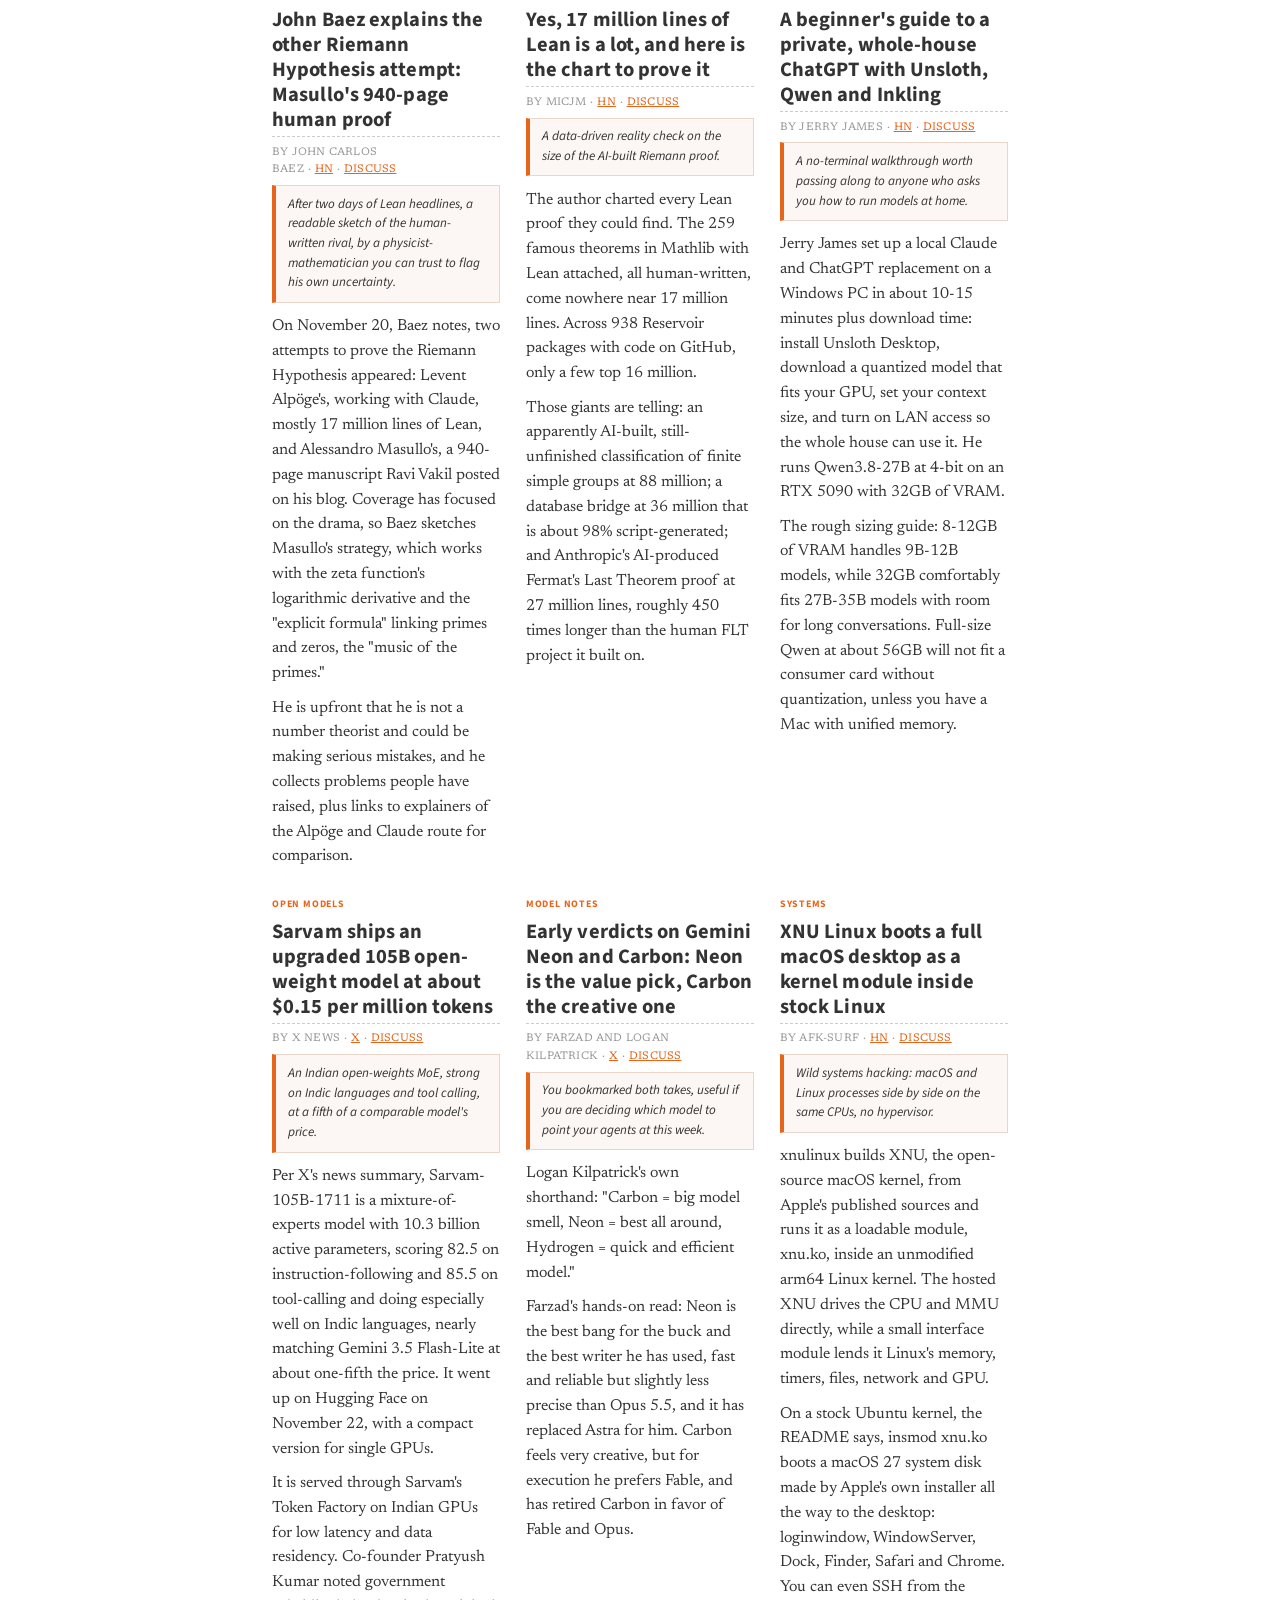
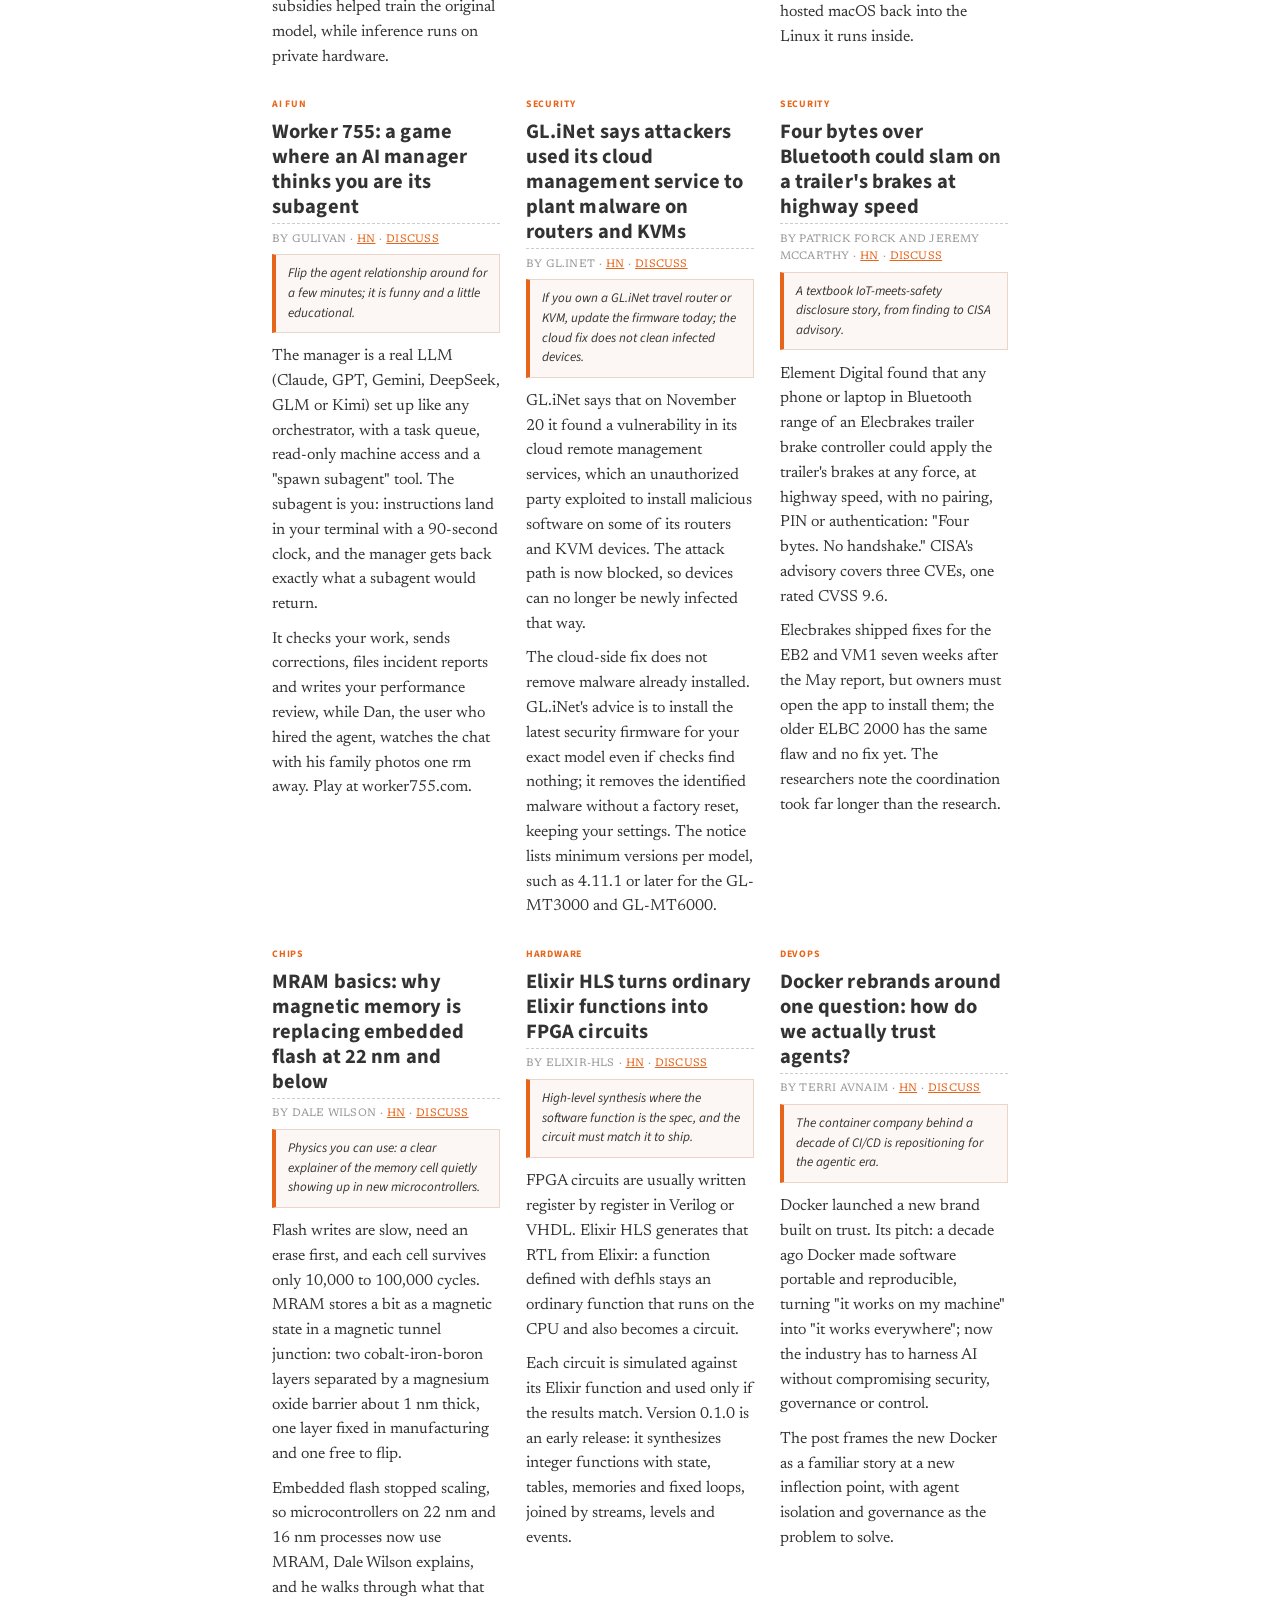
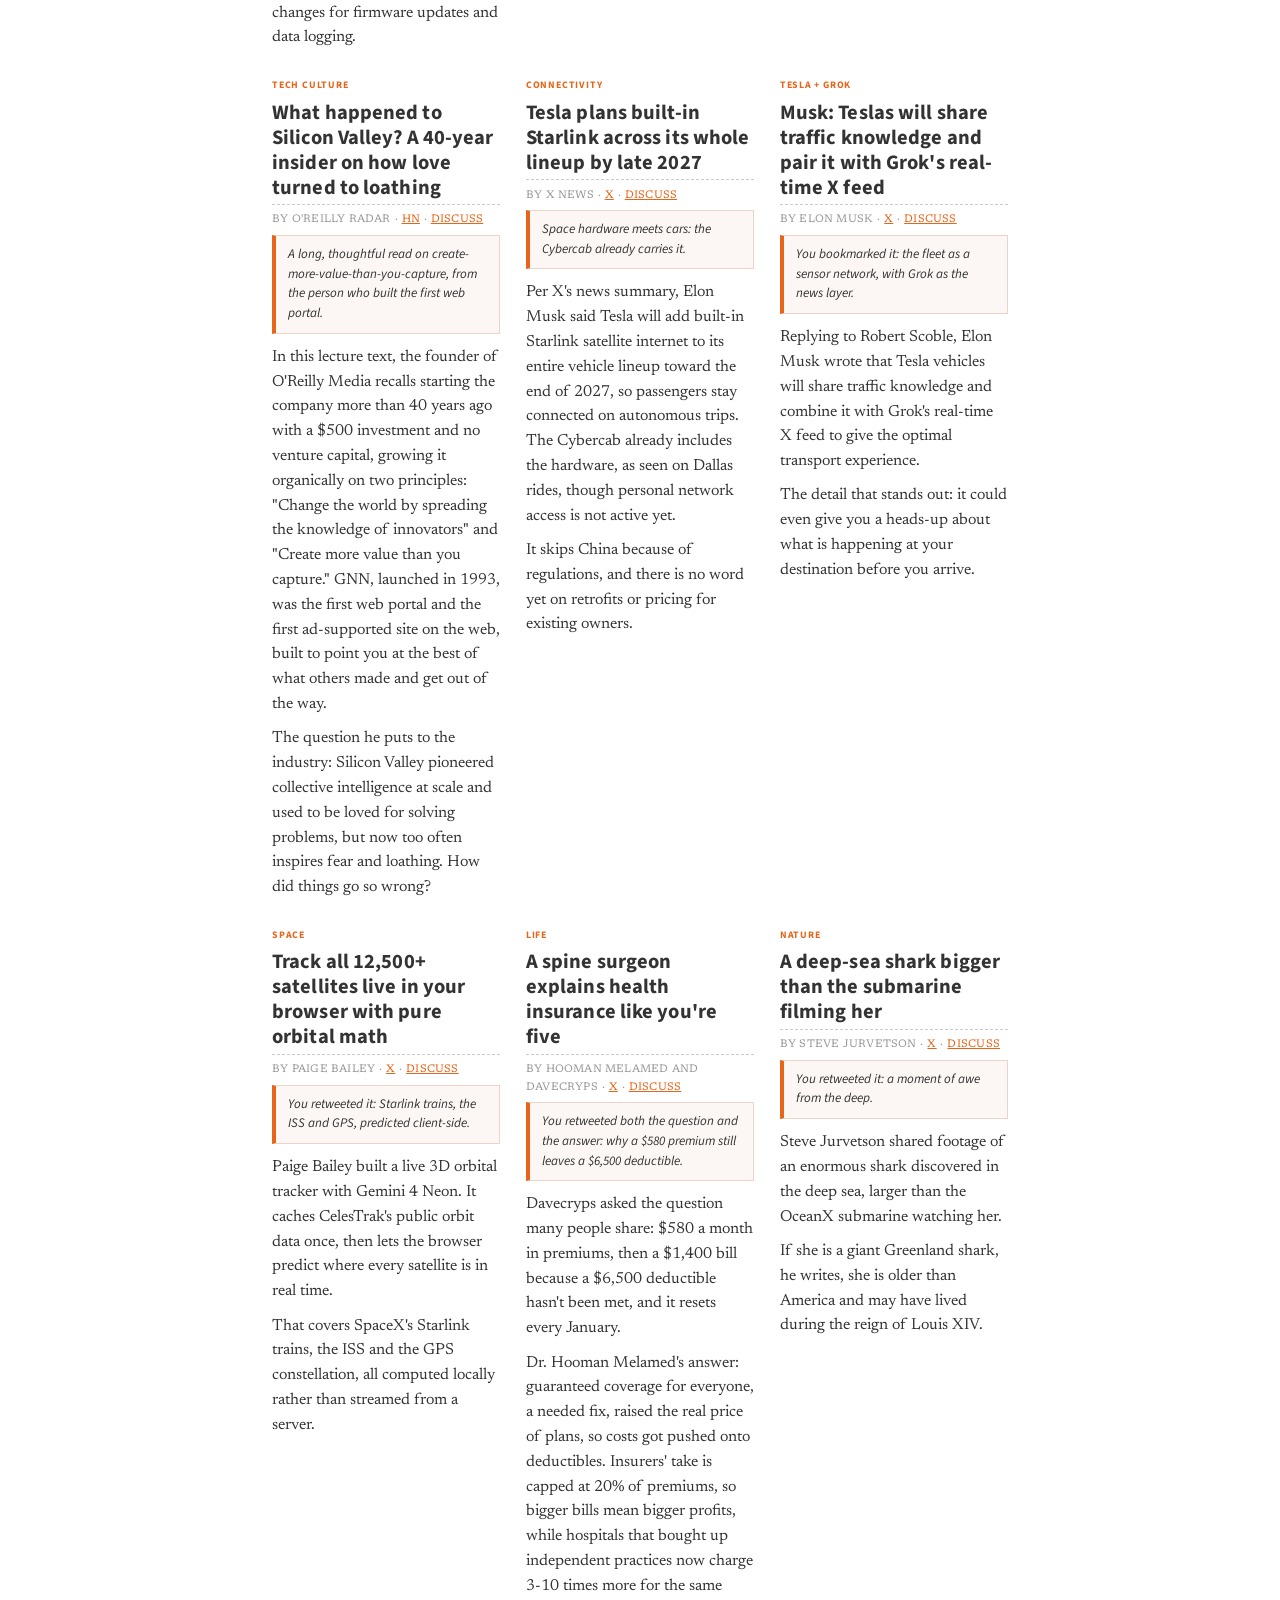
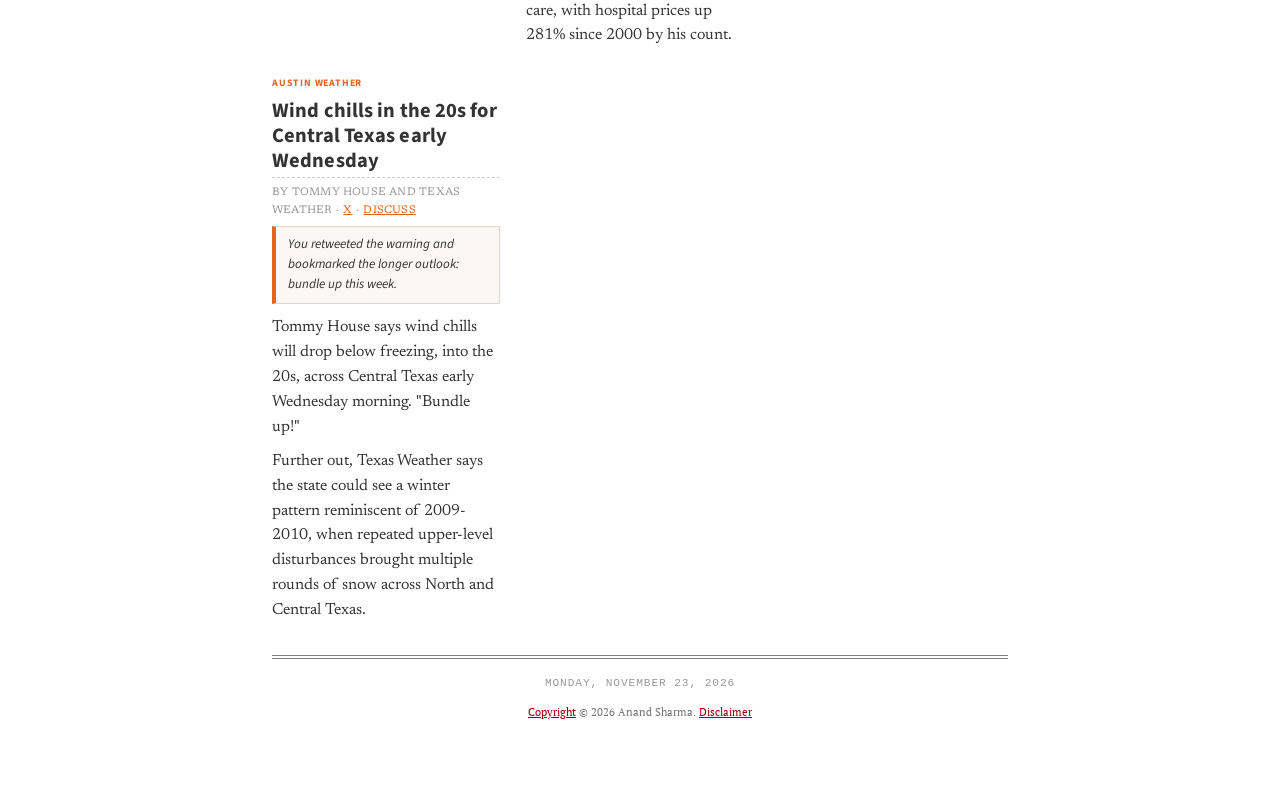
==== commit 4244f543: "Rebrand Cribsheets to Field Notes The explainer site is now Field Notes at fieldnotes.indrayam.com; " ====
--- a/index.html
+++ b/index.html
@@ -35,7 +35,7 @@
           <li><a href="https://blog.indrayam.com/aboutme.html">About Me</a></li>
           <li><a href="https://resume.indrayam.com/">Resume</a></li>
           <li><a href="https://dailydiff.indrayam.com/" aria-current="page">Daily Diff</a></li>
-          <li><a href="https://cribsheets.indrayam.com/">Cribsheets</a></li>
+          <li><a href="https://fieldnotes.indrayam.com/">Field Notes</a></li>
           <li><a href="https://sightings.indrayam.com/">Sightings</a></li>
           <li><a href="https://blog.indrayam.com/">Writings</a></li>
         </ul>
